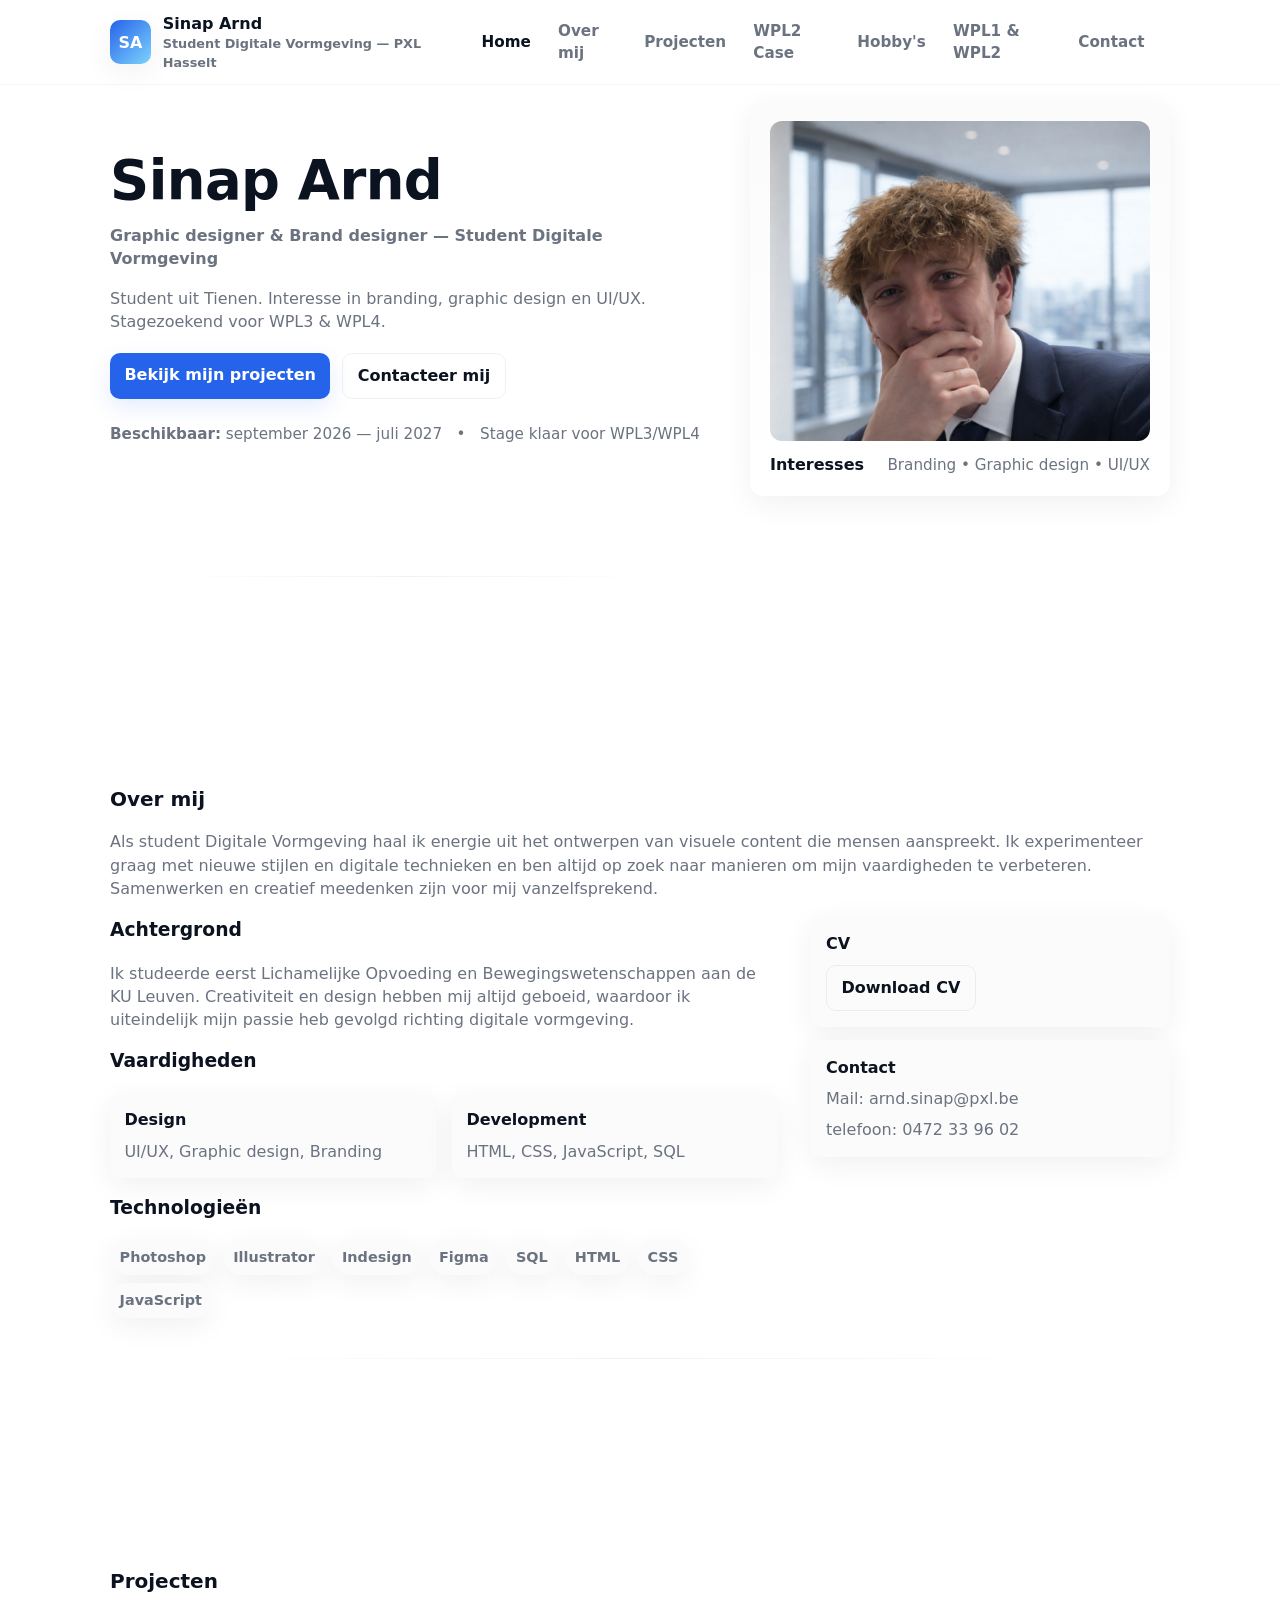
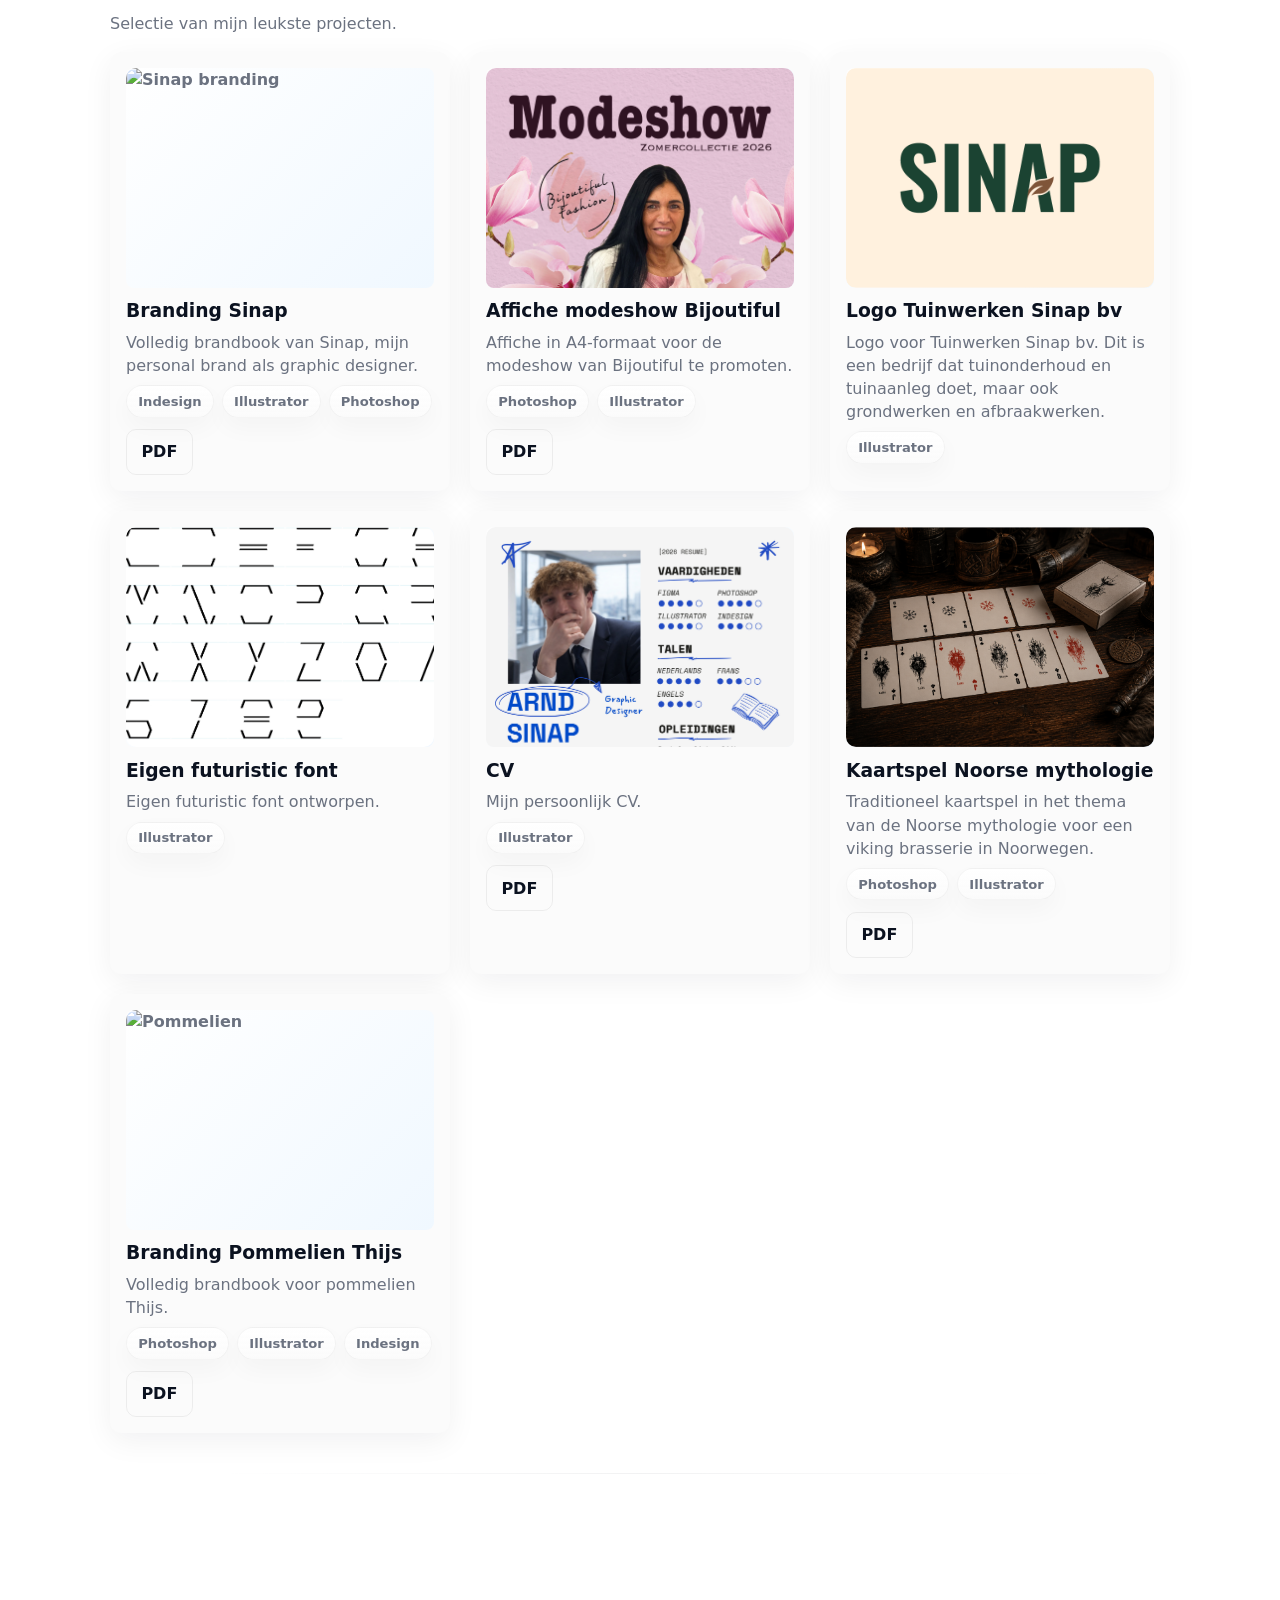
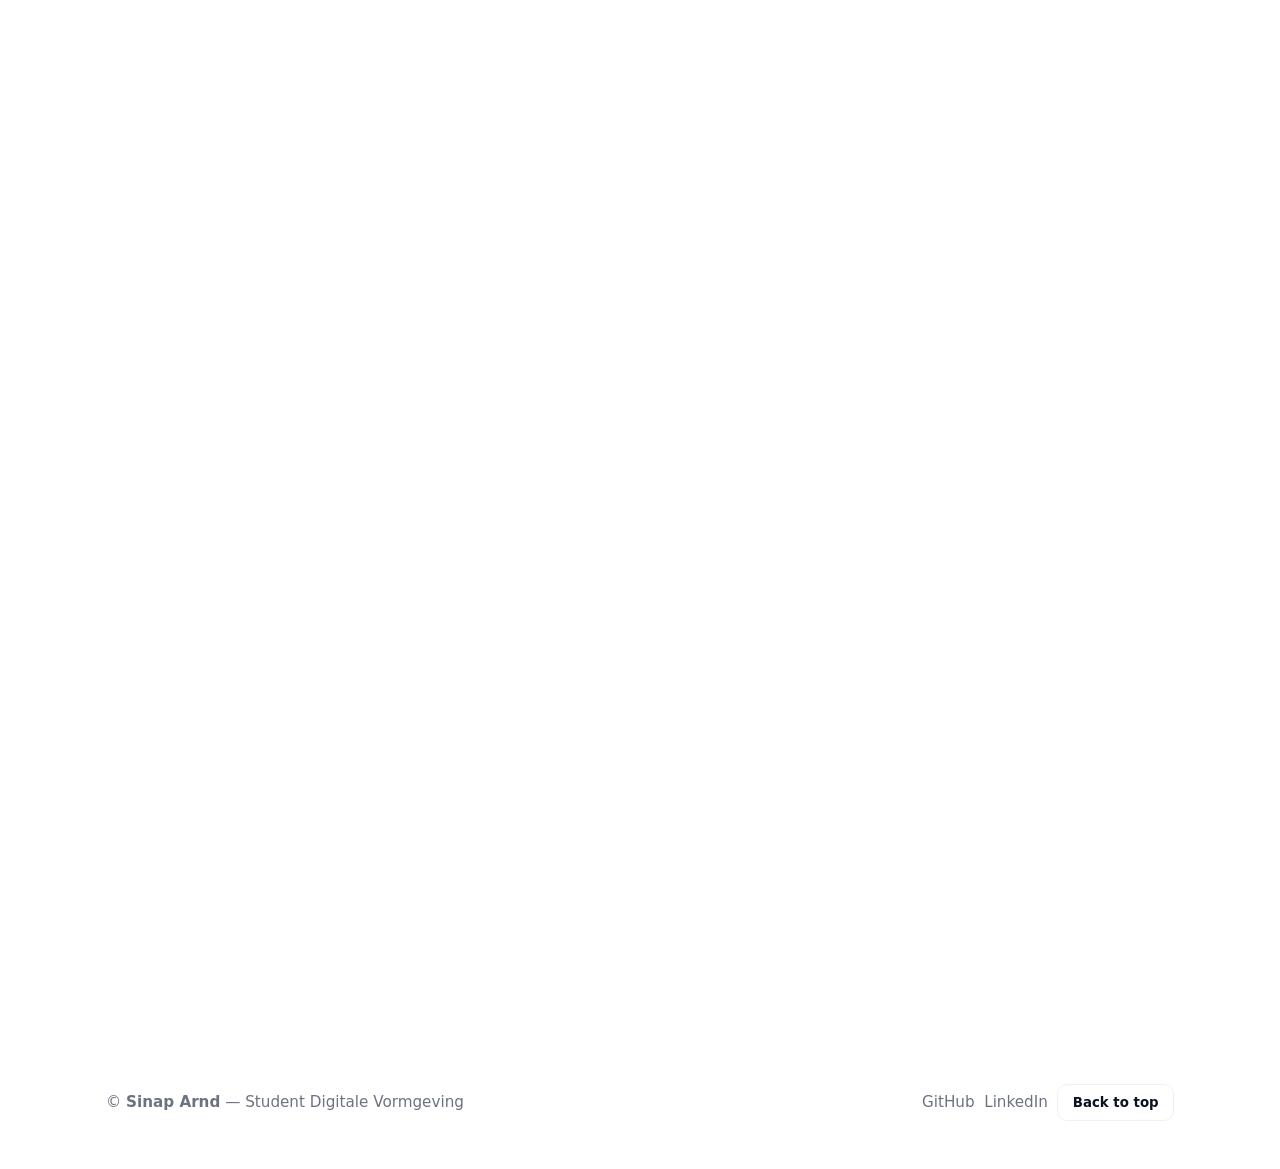
==== Index.html @ 15c5077a "Add files via upload" ====
<!doctype html>
<!-- File: `Index.html` - Volledige portfolio single-page (Nederlands) -->
<html lang="nl">
<head>
  <meta charset="utf-8" />
  <meta name="viewport" content="width=device-width,initial-scale=1" />
  <title>Sinap Arnd — Portfolio</title>
  <meta name="description" content="Portfolio van een student Digitale Vormgeving uit Tienen — PXL Hasselt. WPL2 & WPL3 stageklaar." />
  <!-- Basic SEO, theme colors -->
  <meta name="theme-color" content="#ffffff" />
  <link rel="icon" href="data:image/svg+xml,%3Csvg xmlns='http://www.w3.org/2000/svg' viewBox='0 0 100 100'%3E%3Ctext y='0.9em' font-size='90'%3E%F0%9F%92%BB%3C/text%3E%3C/svg%3E" />
  <!-- External stylesheet -->
  <link rel="stylesheet" href="Index.css">
</head>
<body>
  <a class="skip-link" href="#main">Skip to content</a>
  <!-- Scroll progress -->
  <div id="progress" aria-hidden="true"></div>

  <header role="banner">
    <div class="nav-inner" role="navigation" aria-label="Hoofd navigatie">
      <div class="brand" aria-hidden="false">
        <div class="logo" aria-hidden="true">SA</div>
        <div>
          <div style="font-weight:800">Sinap Arnd</div>
          <div style="font-size:0.8rem; color:var(--muted)">Student Digitale Vormgeving — PXL Hasselt</div>
        </div>
      </div>

      <nav>
        <div class="nav-links" id="navLinks">
          <a href="#hero" data-link>Home</a>
          <a href="#about" data-link>Over mij</a>
          <a href="#projects" data-link>Projecten</a>
          <a href="#wpl2" data-link>WPL2 Case</a>
          <a href="#free" data-link>Hobby's</a>
          <a href="#wpl" data-link>WPL1 &amp; WPL2</a>
          <a href="#contact" data-link>Contact</a>
        </div>
      </nav>

      <div class="controls">
        <!-- Removed theme toggle button to enforce a fully light-only theme -->
        <button id="menuToggle" class="hamburger" aria-expanded="false" aria-controls="mobileMenu" aria-label="Open menu">☰</button>
      </div>
    </div>

    <!-- Mobile menu -->
    <div id="mobileMenu" class="mobile-menu" role="menu" aria-hidden="true">
      <a href="#hero" role="menuitem">Home</a>
      <a href="#about" role="menuitem">Over mij</a>
      <a href="#projects" role="menuitem">Projecten</a>
      <a href="#wpl2" role="menuitem">WPL2 Case</a>
      <a href="#free" role="menuitem">Hobby's</a>
      <a href="#wpl" role="menuitem">WPL1 &amp; WPL2</a>
      <a href="#contact" role="menuitem">Contact</a>
    </div>
  </header>

  <main id="main">
    <section id="hero" class="container hero" aria-labelledby="heroHeading">
       <div>
        <h1 id="heroHeading">Sinap Arnd</h1>
        <p class="tagline">Graphic designer &amp; Brand designer — Student Digitale Vormgeving</p>
        <p class="lead">Student uit Tienen. Interesse in branding, graphic design en UI/UX. <br>Stagezoekend voor WPL3 &amp; WPL4.</p>
        <div class="cta">
          <a class="btn" href="#projects">Bekijk mijn projecten</a>
          <a class="btn secondary" href="#contact">Contacteer mij</a>
        </div>

        <div style="margin-top:1.5rem; color:var(--muted); font-size:0.95rem;">
          <strong>Beschikbaar:</strong> september 2026 — juli 2027 &nbsp; • &nbsp; Stage klaar voor WPL3/WPL4
        </div>
      </div>

      <aside class="hero-card" aria-label="Profiel kaart met foto">
        <div class="profile" role="img" aria-label="Professionele foto placeholder">
            <img src="assets/me.PNG" alt="Profile picture">
        </div>
        <div style="width:100%; display:flex; gap:0.6rem; justify-content:space-between; align-items:center;">
          <div style="font-weight:700">Interesses</div>
          <div style="color:var(--muted); font-size:0.95rem">Branding • Graphic design • UI/UX</div>
        </div>
      </aside>
    </section>

    <section id="about" class="container" aria-labelledby="aboutTitle">
      <h2 id="aboutTitle" class="section-title">Over mij</h2>
      <p class="lead">Als student Digitale Vormgeving haal ik energie uit het ontwerpen van visuele content die mensen aanspreekt. Ik experimenteer graag met nieuwe stijlen en digitale technieken en ben altijd op zoek naar manieren om mijn vaardigheden te verbeteren. Samenwerken en creatief meedenken zijn voor mij vanzelfsprekend.</p>

      <div class="about-grid">
        <div>
          <h3 style="margin-top:0">Achtergrond</h3>
          <p style="color:var(--muted)">Ik studeerde eerst Lichamelijke Opvoeding en Bewegingswetenschappen aan de KU Leuven. Creativiteit en design hebben mij altijd geboeid, waardoor ik uiteindelijk mijn passie heb gevolgd richting digitale vormgeving.</p>

          <h3 style="margin-top:1rem">Vaardigheden</h3>
          <div style="display:flex; gap:1rem; margin-bottom:1rem;">
            <div style="flex:1; background:var(--card); padding:0.9rem; border-radius:10px; box-shadow:var(--shadow);">
              <strong>Design</strong>
              <p style="margin:0.6rem 0 0 0; color:var(--muted)">UI/UX, Graphic design, Branding</p>
            </div>
            <div style="flex:1; background:var(--card); padding:0.9rem; border-radius:10px; box-shadow:var(--shadow);">
              <strong>Development</strong>
              <p style="margin:0.6rem 0 0 0; color:var(--muted)">HTML, CSS, JavaScript, SQL</p>
            </div>
          </div>

          <h3 style="margin-top:1rem">Technologieën</h3>
          <div class="skills" aria-hidden="false">

              <span class="skill">Photoshop</span>
              <span class="skill">Illustrator</span>
              <span class="skill">Indesign</span>
            <span class="skill">Figma</span>
              <span class="skill">SQL</span>
              <span class="skill">HTML</span>
              <span class="skill">CSS</span>
              <span class="skill">JavaScript</span>
          </div>
        </div>

        <aside aria-label="Highlights" style="display:flex; flex-direction:column; gap:0.8rem;">
          <div style="background:var(--card); padding:1rem; border-radius:12px; box-shadow:var(--shadow);">
            <strong>CV</strong>

            <div style="margin-top:0.6rem; display:flex; gap:0.5rem;">
              <a class="btn secondary" href="#" role="button" aria-label="Download CV (placeholder)">Download CV</a>
            </div>
          </div>

          <div style="background:var(--card); padding:1rem; border-radius:12px; box-shadow:var(--shadow);">
            <strong>Contact</strong>
            <p style="margin:0.5rem 0 0 0; color:var(--muted)">Mail: arnd.sinap@pxl.be</p>
              <p style="margin:0.5rem 0 0 0; color:var(--muted)">telefoon: 0472 33 96 02</p>
          </div>
        </aside>
      </div>
    </section>

    <section id="projects" class="container" aria-labelledby="projectsTitle">
      <h2 id="projectsTitle" class="section-title">Projecten</h2>
      <p class="lead">Selectie van mijn leukste projecten.</p>

      <div class="projects-grid" role="list">
        <!-- Project 1 -->
        <article class="project">
          <div class="thumb" aria-hidden="false">
              <img src="/assets/Sinap2.png" alt="Sinap branding">
          </div>
          <h3 id="p1" style="margin:0.6rem 0 0 0">Branding Sinap</h3>
          <p style="color:var(--muted); margin:0.4rem 0 0 0">Volledig brandbook van Sinap, mijn personal brand als graphic designer.</p>
          <div class="tags">
            <span class="tag">Indesign</span><span class="tag">Illustrator</span><span class="tag">Photoshop</span>
          </div>
          <div style="margin-top:0.7rem; display:flex; gap:0.5rem;">
            <a class="btn secondary" href="#" aria-label="Bekijk project 1">PDF</a>

          </div>
        </article>

        <!-- Project 2 -->
        <article class="project">
          <div class="thumb"><img src="/assets/Modeshow.jpg" alt="Affiche modeshow"></div>
          <h3 id="p2" style="margin:0.6rem 0 0 0">Affiche modeshow Bijoutiful</h3>
          <p style="color:var(--muted); margin:0.4rem 0 0 0">Affiche in A4-formaat voor de modeshow van Bijoutiful te promoten.</p>
          <div class="tags"><span class="tag">Photoshop</span><span class="tag">Illustrator</span></div>
          <div style="margin-top:0.7rem; display:flex; gap:0.5rem;">
            <a class="btn secondary" href="#" aria-label="Bekijk project 2">PDF</a>
          </div>
        </article>

        <!-- Project 3 -->
        <article class="project">
          <div class="thumb"><img src="/assets/SinapBV.png" alt="Logo  Tuinwerken Sinap bv"></div>
          <h3 id="p3" style="margin:0.6rem 0 0 0">Logo Tuinwerken Sinap bv</h3>
          <p style="color:var(--muted); margin:0.4rem 0 0 0">Logo voor Tuinwerken Sinap bv. Dit is een bedrijf dat tuinonderhoud en tuinaanleg doet, maar ook grondwerken en afbraakwerken.</p>
          <div class="tags"><span class="tag">Illustrator</span></div>
          <div style="margin-top:0.7rem; display:flex; gap:0.5rem;">
          </div>
        </article>

          <!-- Project 4 -->
          <article class="project">
              <div class="thumb"><img src="/assets/Font.jpg" alt=""></div>
              <h3 id="p4" style="margin:0.6rem 0 0 0">Eigen futuristic font</h3>
              <p style="color:var(--muted); margin:0.4rem 0 0 0">Eigen futuristic font ontworpen.</p>
              <div class="tags"><span class="tag">Illustrator</span></div>
              <div style="margin-top:0.7rem; display:flex; gap:0.5rem;">
              </div>
          </article>

          <!-- Project 5 -->
          <article class="project">
              <div class="thumb"><img src="/assets/CVsinap.jpg" alt="CV"></div>
              <h3 id="p5" style="margin:0.6rem 0 0 0">CV</h3>
              <p style="color:var(--muted); margin:0.4rem 0 0 0">Mijn persoonlijk CV.</p>
              <div class="tags"><span class="tag">Illustrator</span></div>
              <div style="margin-top:0.7rem; display:flex; gap:0.5rem;">
                  <a class="btn secondary" href="#" aria-label="Bekijk project 5">PDF</a>
              </div>
          </article>

          <!-- Project 6 -->
          <article class="project">
              <div class="thumb"><img src="/assets/Kaartspel.png" alt="Kaartspel"></div>
              <h3 id="p6" style="margin:0.6rem 0 0 0">Kaartspel Noorse mythologie</h3>
              <p style="color:var(--muted); margin:0.4rem 0 0 0">Traditioneel kaartspel in het thema van de Noorse mythologie voor een viking brasserie in Noorwegen. </p>
              <div class="tags"><span class="tag">Photoshop</span><span class="tag">Illustrator</span></div>
              <div style="margin-top:0.7rem; display:flex; gap:0.5rem;">
                  <a class="btn secondary" href="#" aria-label="Bekijk project 6">PDF</a>
              </div>
          </article>

          <!-- Project 7 -->
          <article class="project">
              <div class="thumb"><img src="/assets/Pommelien2.png" alt="Pommelien"></div>
              <h3 id="p7" style="margin:0.6rem 0 0 0">Branding Pommelien Thijs</h3>
              <p style="color:var(--muted); margin:0.4rem 0 0 0">Volledig brandbook voor pommelien Thijs.</p>
              <div class="tags"><span class="tag">Photoshop</span><span class="tag">Illustrator</span><span class="tag">Indesign</span></div>
              <div style="margin-top:0.7rem; display:flex; gap:0.5rem;">
                  <a class="btn secondary" href="#" aria-label="Bekijk project 7">PDF</a>
              </div>
          </article>

      </div>
    </section>

    <section id="wpl2" class="container" aria-labelledby="wpl2Title">
      <h2 id="wpl2Title" class="section-title">WPL2 Case</h2>
      <div class="case-grid">
        <div>
          <h3>Beschrijving van de case</h3>
          <p class="lead" style="margin-bottom:0.6rem; color:var(--muted)">Ruimte voor 150-400 woorden — beschrijf hier de uitdaging, context en doelstellingen van de case. Voorbeeldinhoud: Deze case onderzoekt de gebruikersbehoeften voor een lokale dienstverlener en ontwikkelt een digitale oplossing om de toegankelijkheid en conversie te verbeteren. Het project omvat research, wireframes, high-fidelity UI en een werkend prototype.</p>

          <h3 style="margin-top:1rem">Mijn aandeel</h3>
          <p style="color:var(--muted)">Ruimte voor 150-400 woorden — mijn rol: front-end ontwikkeling, interactieontwerp, visual design en projectcoördinatie binnen het team. Ik implementeerde componenten, verzorgde de responsive layout en schreef documentatie voor overdracht.</p>
          <h3 style="margin-top:1rem">Wat ik geleerd heb</h3>
          <ul style="color:var(--muted); margin-top:0.5rem;">
            <li>Technische skills: geavanceerd CSS, component-driven development, versiebeheer met Git.</li>
            <li>Samenwerken: taken opsplitsen, code reviews, pair-programming.</li>
            <li>Communicatie & planning: sprintplanning, user testing, feedback loops.</li>
          </ul>
        </div>

        <aside>
          <h3>Finale deliverables</h3>
          <div class="deliverables" role="list">
            <div class="doc-card" role="listitem">
              <div>
                <strong>Projectrapport (PDF)</strong>
                <div style="color:var(--muted); font-size:0.9rem">Samenvatting en resultaten</div>
              </div>
              <a class="btn" href="#" aria-label="Download PDF (placeholder)">PDF</a>
            </div>

            <div class="doc-card">
              <div>
                <strong>Slides</strong>
                <div style="color:var(--muted); font-size:0.9rem">Presentatie</div>
              </div>
              <a class="btn" href="#" aria-label="Bekijk slides (placeholder)">Slides</a>
            </div>

            <div class="doc-card">
              <div>
                <strong>Documentatie</strong>
                <div style="color:var(--muted); font-size:0.9rem">Code &amp; opdrachten</div>
              </div>
              <a class="btn secondary" href="#" aria-label="Open documentatie (placeholder)">Docs</a>
            </div>

            <div style="margin-top:0.6rem;">
              <a class="btn" href="#" aria-label="Bekijk eindresultaat (placeholder)">Eindresultaat</a>
            </div>
          </div>
        </aside>
      </div>
    </section>

    <section id="free" class="container" aria-labelledby="freeTitle">
      <h2 id="freeTitle" class="section-title">Hobby's</h2>
      <p class="lead">Ik boks regelmatig en ga vaak lopen — beiden helpen mij om mentaal en fysiek scherp te blijven. Boksen geeft me discipline en focus, terwijl hardlopen ruimte biedt om ideeën te verwerken en energie op te laden.</p>

      <div class="free-grid" aria-label="Hobby foto galerij">
        <figure>
          <img class="hobby-photo" src="assets/Boks2.jpg" alt="Boks kamp Boutersem">
          <figcaption class="muted">Boks kamp boutersem</figcaption>
        </figure>
        <figure>
          <img class="hobby-photo" src="assets/Boks1.jpg" alt="Boks kamp Mortsel">
          <figcaption class="muted">Boks kamp Mortsel</figcaption>
        </figure>
        <figure>
          <img class="hobby-photo" src="assets/marathon.PNG" alt="Marathon Leuven 2026">
          <figcaption class="muted">Marathon Leuven</figcaption>
        </figure>
      </div>
    </section>

    <section id="wpl" class="container" aria-labelledby="wplTitle">
      <h2 id="wplTitle" class="section-title">WPL1 &amp; WPL2</h2>
      <p class="lead">Eindreflectie, opdrachten en downloadlinks.</p>

      <div style="display:flex; gap:1rem; flex-wrap:wrap;">
        <div style="flex:1; min-width:220px;">
          <div style="background:var(--card); padding:1rem; border-radius:12px; box-shadow:var(--shadow);">
            <strong>Eindreflectie WPL2</strong>
            <p style="color:var(--muted); margin:0.5rem 0">Reflectie over proces en resultaten.</p>
            <a class="btn" href="#" aria-label="Download eindreflectie WPL2 (placeholder)">Download PDF</a>
          </div>
        </div>
        <div style="flex:1; min-width:220px;">
          <div style="background:var(--card); padding:1rem; border-radius:12px; box-shadow:var(--shadow);">
            <strong>WPL1 opdrachten</strong>
            <p style="color:var(--muted); margin:0.5rem 0">Overzicht en downloads (ZIP/PDF).</p>
            <div style="display:flex; gap:0.5rem;">
              <a class="btn secondary" href="#" aria-label="Download WPL1 ZIP (placeholder)">ZIP</a>
              <a class="btn" href="#" aria-label="Download WPL1 PDF (placeholder)">PDF</a>
            </div>
          </div>
        </div>
      </div>
    </section>

    <section id="contact" class="container" aria-labelledby="contactTitle">
      <h2 id="contactTitle" class="section-title">Contact</h2>


      <div class="contact-grid">
        <div class="contact-left">
          <div class="contact-card">
            <div>

              <div style="color:var(--muted); margin-top:0.4rem">Mail: <a href="mailto:arnd.sinap@pxl.be">arnd.sinap@pxl.be</a></div>
              <div style="color:var(--muted); margin-top:0.35rem">Telefoon: <a href="tel:+32472339602">0472 33 96 02</a></div>

              <div class="contact-actions" style="margin-top:0.8rem; display:flex; gap:0.5rem; flex-wrap:wrap;">
                <a class="btn" href="#" aria-label="LinkedIn">LinkedIn</a>
                <a class="btn" href="#" aria-label="Download CV">CV (PDF)</a>
              </div>
            </div>
          </div>

          <div class="contact-info-cards">
            <div class="mini-card">
              <strong>Locatie</strong>
              <div class="muted">Tienen, België</div>
            </div>
            <div class="mini-card">
              <strong>Beschikbaarheid</strong>
              <div class="muted">Stage: WPL3 &amp; WPL4</div>
            </div>
          </div>
        </div>
      </div>
    </section>
  </main>

  <footer>
    <div style="max-width:var(--max-width); margin:0 auto; padding:1rem;">
      <div style="display:flex; justify-content:space-between; align-items:center; gap:1rem; flex-wrap:wrap;">
        <div>© <strong>Sinap Arnd</strong> — Student Digitale Vormgeving</div>
        <div class="socials" style="display:flex; gap:0.6rem; align-items:center;">
          <a href="#" class="secondary" aria-label="GitHub (placeholder)">GitHub</a>
          <a href="#" class="secondary" aria-label="LinkedIn (placeholder)">LinkedIn</a>
          <button id="backTop" class="btn secondary" aria-label="Back to top">Back to top</button>
        </div>
      </div>
    </div>
  </footer>

  <!-- Back to top floating button -->
  <button id="toTop" aria-label="Terug naar boven" title="Terug naar boven">↑</button>

  <!-- External JS -->
  <script src="Index.js"></script>
</body>
</html>
---- Index.css ----
/* ============================
   Variables & Base (moved from Index.html)
   ============================ */
:root{
  --bg:#ffffff;
  --card:#fbfbfb;
  --muted:#6b7280;
  --text:#0b1220;
  --accent:#2563eb; /* blue accent */
  --glass: rgba(255,255,255,0.6);
  --shadow: 0 8px 30px rgba(11,18,32,0.06);
  --radius:14px;
  --max-width:1100px;
  /* Revert font stacks to system defaults (no external fonts) */
  --font-title: ui-sans-serif, system-ui, -apple-system, 'Segoe UI', Roboto, 'Helvetica Neue', Arial, sans-serif;
  --font-body: ui-sans-serif, system-ui, -apple-system, 'Segoe UI', Roboto, 'Helvetica Neue', Arial, sans-serif;
}
html { box-sizing: border-box; font-family: var(--font-body), sans-serif; scroll-behavior: smooth; }
*,*::before,*::after{ box-sizing: inherit; }
body{
  margin:0;
  /* Use a solid background color (no gradient on scroll) */
  background: var(--bg);
  color:var(--text);
  -webkit-font-smoothing:antialiased;
  -moz-osx-font-smoothing:grayscale;
  line-height:1.45;
  min-height:100vh;
}
a{ color:inherit; text-decoration:none; }
img{ max-width:100%; display:block; height:auto; }
.container{ max-width:var(--max-width); margin:0 auto; padding:6.5rem 1.25rem; }

/* ============================
   Skip link
   ============================ */
.skip-link{
  position: absolute;
  left: -999px;
  top:auto;
  width:1px;
  height:1px;
  overflow:hidden;
}
.skip-link:focus{
  left:1rem;
  top:1rem;
  width:auto;
  height:auto;
  padding:0.5rem 1rem;
  background:var(--card);
  border-radius:8px;
  z-index:9999;
  box-shadow:var(--shadow);
}

/* ============================
   Header / Nav
   ============================ */
header{
  position:sticky;
  top:0;
  z-index:50;
  backdrop-filter: blur(6px);
  /* Use a solid background color based on the CSS variable to avoid background changes while scrolling */
  background: var(--bg);
  border-bottom:1px solid rgba(0,0,0,0.03);
}
.nav-inner{ display:flex; align-items:center; justify-content:space-between; gap:1rem; max-width:var(--max-width); margin:0 auto; padding:0.75rem 1.25rem; }
.brand{ display:flex; align-items:center; gap:0.75rem; font-weight:700; font-size:1rem; }
.brand .logo{
  width:44px;height:44px;border-radius:10px;background:linear-gradient(135deg,var(--accent), #7dd3fc);
  display:grid;place-items:center;color:white;font-weight:700;
  box-shadow:var(--shadow);
}
nav{ display:flex; gap:1rem; align-items:center; }
.nav-links{ display:flex; gap:0.5rem; align-items:center; }
.nav-links a{ padding:0.5rem 0.6rem; border-radius:8px; color:var(--muted); font-weight:600; font-size:0.95rem; }
.nav-links a[aria-current="true"], .nav-links a:hover{ color:var(--text); background:var(--glass); }
.controls{ display:flex; gap:0.5rem; align-items:center; }

/* hamburger (mobile) */
.hamburger{ display:none; width:44px;height:44px;border-radius:10px;background:var(--card); align-items:center; justify-content:center; border:0; box-shadow:var(--shadow); }
.hamburger:focus{ outline:3px solid rgba(37,99,235,0.15); }

/* mobile menu */
.mobile-menu{ display:none; position:absolute; right:1.25rem; top:70px; width:280px; background:var(--card); border-radius:12px; padding:1rem; box-shadow:var(--shadow); }
.mobile-menu a{ display:block; padding:0.6rem 0.5rem; border-radius:8px; color:var(--muted); }
.mobile-menu a:hover{ color:var(--text); background:var(--glass); }

/* ============================
   Hero (restored to previous light, editorial style)
   ============================ */
.hero{
  display:grid;
  grid-template-columns: 1fr 420px;
  gap:2.5rem;
  align-items:center;
  padding-top:1rem;
}
.hero h1{ font-size: clamp(2rem, 4.4vw, 3.4rem); margin:0 0 0.35rem 0; line-height:1.02; letter-spacing:-0.01em; }
.tagline{ color:var(--muted); margin-bottom:1rem; font-weight:600; }
.hero .cta{ display:flex; gap:0.75rem; margin-top:1.25rem; flex-wrap:wrap; }
.btn{
  background:var(--accent);
  color:white;
  padding:0.65rem 0.9rem;
  border-radius:10px;
  box-shadow: 0 8px 22px rgba(37,99,235,0.12);
  border:0; font-weight:700; cursor:pointer;
}
.btn.secondary{ background:transparent; color:var(--text); border:1px solid rgba(0,0,0,0.06); box-shadow:none; }
.hero-card{
  background:linear-gradient(180deg,var(--card),rgba(255,255,255,0.6));
  border-radius:var(--radius);
  padding:1.25rem;
  box-shadow:var(--shadow);
  display:flex; flex-direction:column; gap:0.75rem; align-items:center;
}
.profile{
  width:100%;
  height:320px;
  border-radius:12px;
  overflow:hidden;
  background:linear-gradient(135deg,#eef2ff,#ecfeff);
  display:grid; place-items:center;
  color: var(--muted);
  font-weight:700;
  font-size:0.95rem;
}

/* Headings use the title font for a clear typographic hierarchy */
h1,h2,h3,h4,h5,h6, .section-title { font-weight:700; }

/* Slightly lighter weight for smaller headings */
h2, h3 { font-weight:600; }

/* Ensure brand/logo and buttons use the title font for stronger presence */
.brand, .brand .logo, .btn {
  font-family: var(--font-title), sans-serif;
}

/* Body and paragraph text use the body font (inherit from html) */
body, p, li, a, input, textarea, button { font-family: var(--font-body), sans-serif; }

/* Keep small UI text using the body font */
.muted, .lead, .skill, .tag, .project .tag { font-family: var(--font-body), sans-serif; }

/* Responsive tweaks for hero (restored) */
@media (max-width:980px){
  .hero{ grid-template-columns:1fr; }
  .about-grid{ grid-template-columns:1fr; }
  .case-grid{ grid-template-columns:1fr; }
  .nav-links{ display:none; }
  .hamburger{ display:flex; }
  .mobile-menu{ display:none; }
  .container{ padding-top:5.25rem; }
}
@media (max-width:520px){
  .hero-card .profile{ height:220px; }
  .brand .logo{ width:40px;height:40px; }
}

/* ============================
   Sections
   ============================ */
section{ padding:4rem 0; }
h2.section-title{ font-size:1.25rem; margin:0 0 1rem 0; }
.lead{ color:var(--muted); margin:0 0 1rem 0; }

/* About cards / skills */
.about-grid{ display:grid; grid-template-columns:1fr 360px; gap:2rem; align-items:start; }
.skills{ display:flex; gap:0.5rem; flex-wrap:wrap; }
.skill{ background:var(--card); padding:0.45rem 0.6rem; border-radius:999px; color:var(--muted); font-weight:700; box-shadow:var(--shadow); font-size:0.9rem; }

/* Projects grid */
.projects-grid{ display:grid; grid-template-columns: repeat(3, 1fr); gap:1.25rem; }
/* Ensure responsive behavior: 2 columns for medium screens, 1 for small */
@media (max-width:980px){
  .projects-grid{ grid-template-columns: repeat(2, 1fr); }
}
@media (max-width:520px){
  .projects-grid{ grid-template-columns: 1fr; }
}
.project{
  background:var(--card); border-radius:12px; padding:1rem; box-shadow:var(--shadow); transition:transform .28s ease, box-shadow .28s;
}
.project:hover{ transform:translateY(-6px); box-shadow: 0 18px 40px rgba(2,6,23,0.08); }
.project .thumb{ /* reduced height for balanced visual presence */
  height:220px; border-radius:8px; overflow:hidden; background:linear-gradient(135deg,#fff,#f0f8ff); display:grid; place-items:center; color:var(--muted); font-weight:700; }
/* Ensure project images have a subtle corner radius */
.project .thumb img,
.project .thumb picture img,
.project .thumb video{
  width:100%;
  height:100%;
  object-fit:cover;
  display:block;
  border-radius:10px; /* light corner radius */
}
/* Responsive tweaks for project thumbs */
@media (max-width:980px){
  .project .thumb{ height:200px; }
}
@media (max-width:520px){
  .project .thumb{ height:160px; }
}

/* WPL2 Case */
.case-grid{ display:grid; grid-template-columns: 1fr 320px; gap:1.5rem; align-items:start; }
.deliverables{ display:flex; flex-direction:column; gap:0.6rem; }
.doc-card{ padding:0.8rem; background:var(--card); border-radius:10px; display:flex; justify-content:space-between; gap:0.75rem; align-items:center; box-shadow:var(--shadow); }

/* Free Section */
.free-grid{ display:grid; grid-template-columns: repeat(auto-fit,minmax(180px,1fr)); gap:1rem; }

/* Free section / hobby gallery tweaks */
.free-grid{ display:grid; grid-template-columns: repeat(3, 1fr); gap:1rem; align-items:start; }
.free-grid figure{ margin:0; display:flex; flex-direction:column; gap:0.5rem; overflow:hidden; border-radius:12px; }
.hobby-photo{ width:100%; height:520px; object-fit:cover; border-radius:12px; box-shadow:var(--shadow); border:1px solid rgba(0,0,0,0.04); display:block; }
.free-grid figcaption{ color:var(--muted); font-size:0.9rem; margin-top:0.45rem; }

@media (max-width:980px){
  .free-grid{ grid-template-columns: repeat(2, 1fr); }
  .hobby-photo{ height:460px; }
}
@media (max-width:520px){
  .free-grid{ grid-template-columns: 1fr; }
  .hobby-photo{ height:440px; }
}

/* Contact card */
.contact-card{ display:flex; gap:1rem; background:linear-gradient(180deg,var(--card), rgba(255,255,255,0.6)); padding:1rem; border-radius:12px; box-shadow:var(--shadow); align-items:center; justify-content:space-between; }
.socials{ display:flex; gap:0.6rem; }

/* Contact section layout and form */
.contact-grid{ display:grid; grid-template-columns: 1fr 520px; gap:1.5rem; align-items:start; }
.contact-left{ display:flex; flex-direction:column; gap:0.9rem; }
.contact-left .contact-card{ padding:1rem; border-radius:12px; background:linear-gradient(180deg,var(--card), rgba(255,255,255,0.9)); box-shadow:var(--shadow); }
.contact-actions .btn{ padding:0.5rem 0.8rem; font-weight:700; }
.contact-info-cards{ display:flex; gap:0.75rem; margin-top:0.85rem; }
.contact-info-cards .mini-card{ flex:1; padding:0.8rem; border-radius:10px; background:var(--card); box-shadow:var(--shadow); }

.contact-right .contact-form{ background:transparent; padding:0; }
.form-row{ display:flex; flex-direction:column; margin-bottom:0.75rem; }
.form-row label{ margin-bottom:0.35rem; font-weight:700; }
.form-row input, .form-row textarea{ width:100%; padding:0.7rem 0.8rem; border-radius:10px; border:1px solid rgba(11,18,32,0.06); background:white; font-size:0.95rem; }
.form-row input:focus, .form-row textarea:focus{ outline:3px solid rgba(37,99,235,0.08); }
.contact-form .btn{ padding:0.65rem 0.9rem; }

#formStatus{ font-size:0.95rem; }

@media (max-width:980px){
  .contact-grid{ grid-template-columns:1fr; }
  .contact-right{ order:-1; }
}

/* Footer */
footer{ padding:2rem 0; text-align:center; color:var(--muted); font-size:0.95rem; }

/* Scroll progress bar */
#progress{ position:fixed; top:0; left:0; height:3px; background:var(--accent); width:0; z-index:1000; transition:width .12s linear; }

/* Back to top */
#toTop{ position:fixed; right:1rem; bottom:1.1rem; display:grid; place-items:center; width:48px;height:48px;border-radius:12px; background:var(--card); box-shadow:var(--shadow); border:0; opacity:0; transform:translateY(8px); transition:all .2s; }
/* Use data-visible attribute (set by JS) to toggle visibility - avoids unused-class linter warnings */
#toTop[data-visible="true"]{ opacity:1; transform:translateY(0); }

/* Subtle section separators: visual cue between chapters (not intrusive) */
section:not(:last-of-type){ position:relative; }
section:not(:last-of-type)::after{
  content: '';
  display:block;
  width: min(80%, 900px);
  height:1px;
  margin:2.5rem auto 0;
  border-radius:1px;
  background: linear-gradient(90deg, rgba(11,18,32,0) 0%, rgba(11,18,32,0.06) 50%, rgba(11,18,32,0) 100%);
  pointer-events:none;
  opacity:0.95;
}
@media (max-width:520px){
  section:not(:last-of-type)::after{ width:90%; margin-top:1.75rem; }
}

/* Responsive */
@media (max-width:980px){
  .hero{ grid-template-columns:1fr; }
  .about-grid{ grid-template-columns:1fr; }
  .case-grid{ grid-template-columns:1fr; }
  .nav-links{ display:none; }
  .hamburger{ display:flex; }
  .mobile-menu{ display:none; }
  .container{ padding-top:5.25rem; }
}
@media (max-width:520px){
  .hero-card .profile{ height:220px; }
  .brand .logo{ width:40px;height:40px; }
}

/* Accessibility - focus states */
a:focus, button:focus, input:focus{ outline:3px solid rgba(37,99,235,0.12); outline-offset:2px; border-radius:8px; }
.tags{ display:flex; gap:0.5rem; margin-top:0.5rem; flex-wrap:wrap; align-items:center; }
.tag{
  display:inline-block;
  font-size:0.82rem;
  color:var(--muted);
  background:var(--card);
  padding:0.32rem 0.6rem;
  border-radius:999px;
  border:0;
  box-shadow: 0 8px 20px rgba(11,18,32,0.04);
  font-weight:700;
}
.tag:hover{ transform:translateY(-3px); transition:transform .18s ease; }

/* Ensure project tags are always styled as visible pills */
.project .tags{ display:flex; gap:0.5rem; margin-top:0.5rem; flex-wrap:wrap; align-items:center; }
.project .tag{
  display:inline-block;
  font-size:0.82rem;
  color:var(--muted);
  background: linear-gradient(180deg, rgba(255,255,255,0.9), var(--card));
  padding:0.36rem 0.7rem;
  border-radius:999px;
  border:1px solid rgba(0,0,0,0.04);
  box-shadow: 0 10px 24px rgba(11,18,32,0.03);
  font-weight:700;
}
.project .tag:hover{ transform:translateY(-3px); transition:transform .18s ease; }
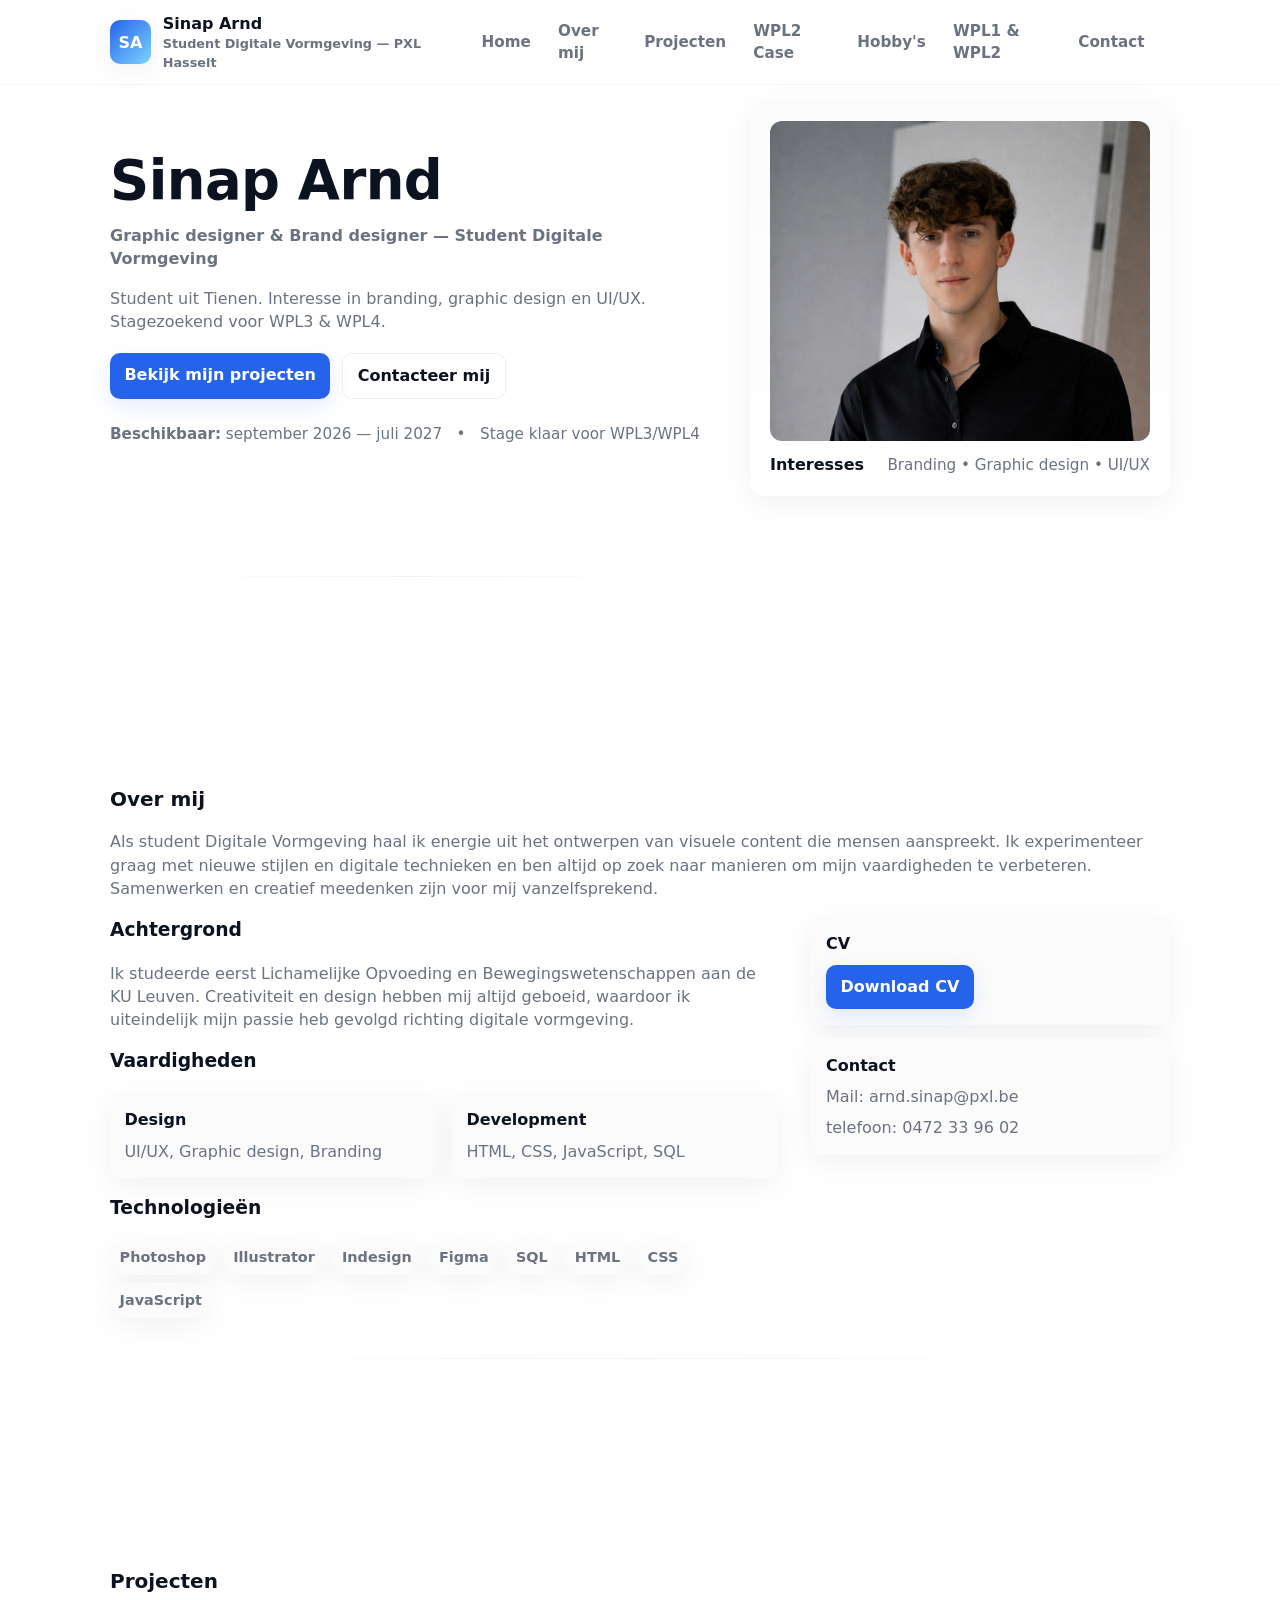
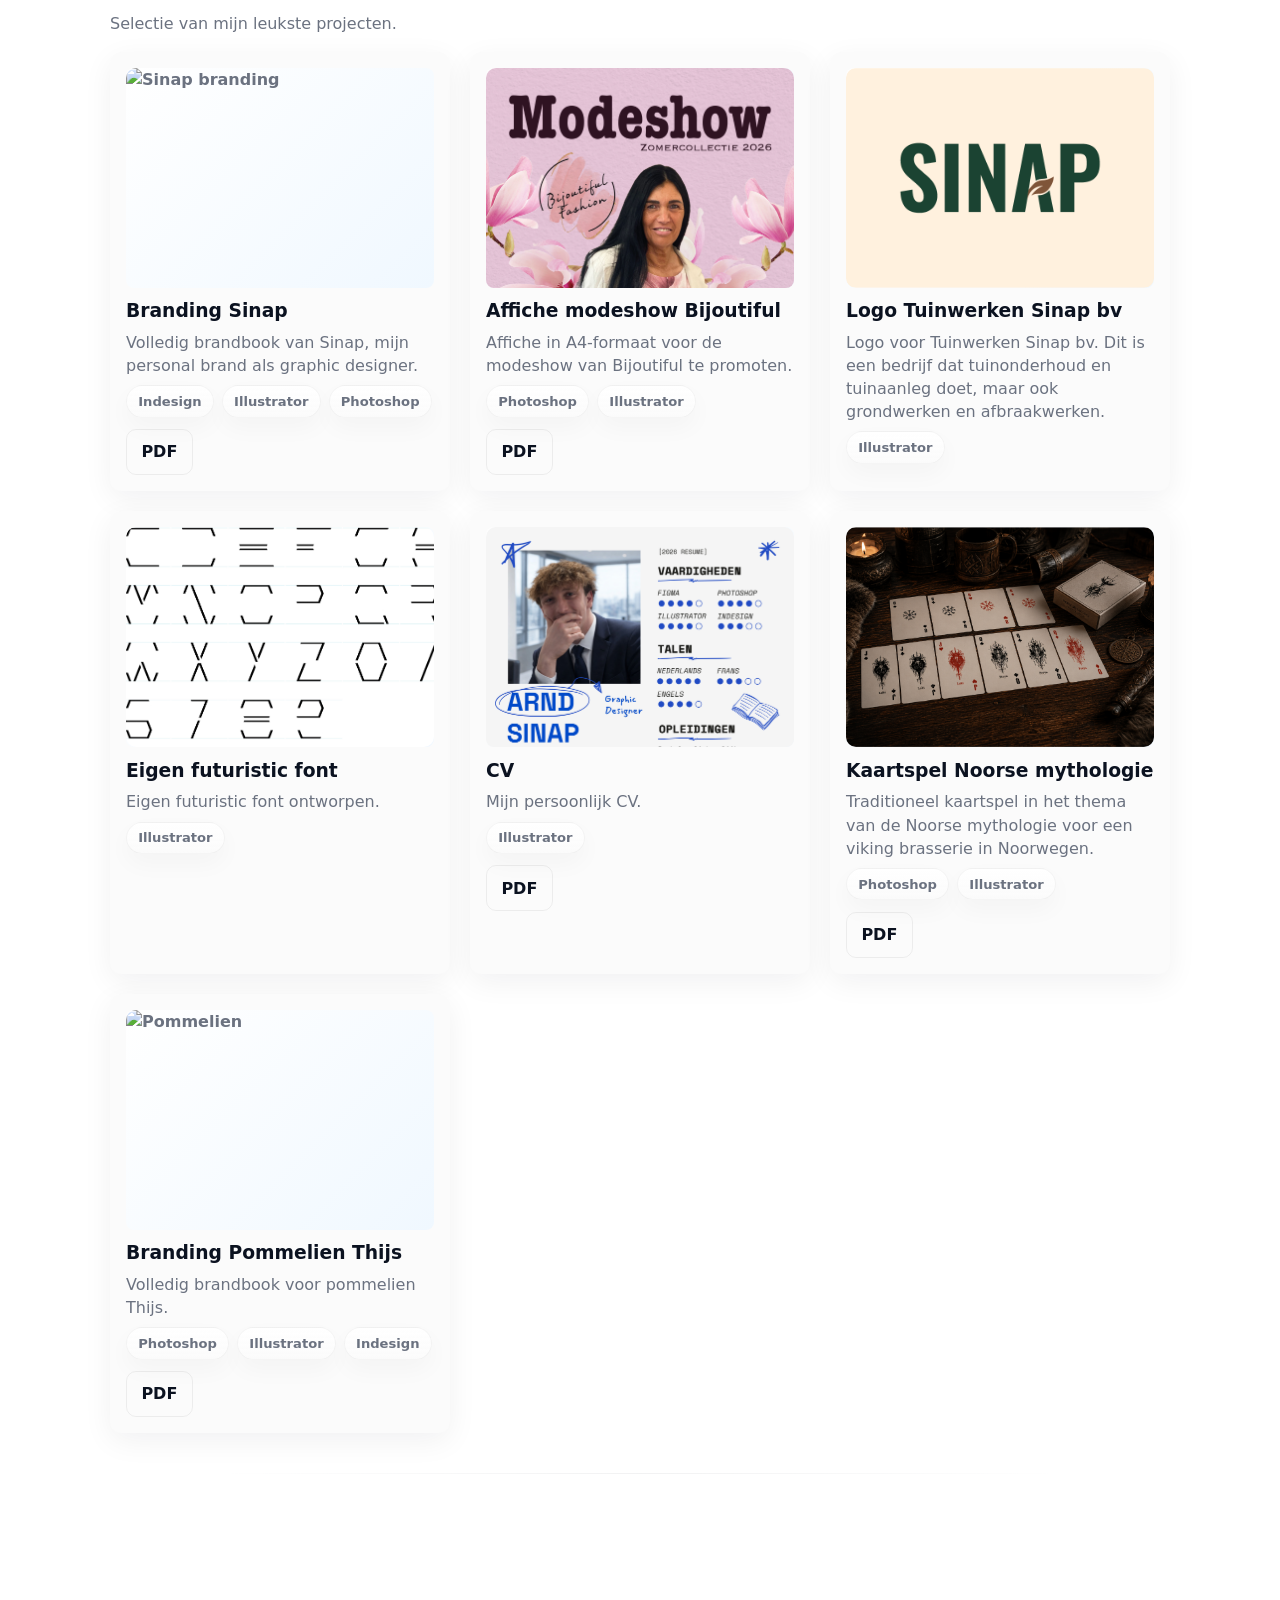
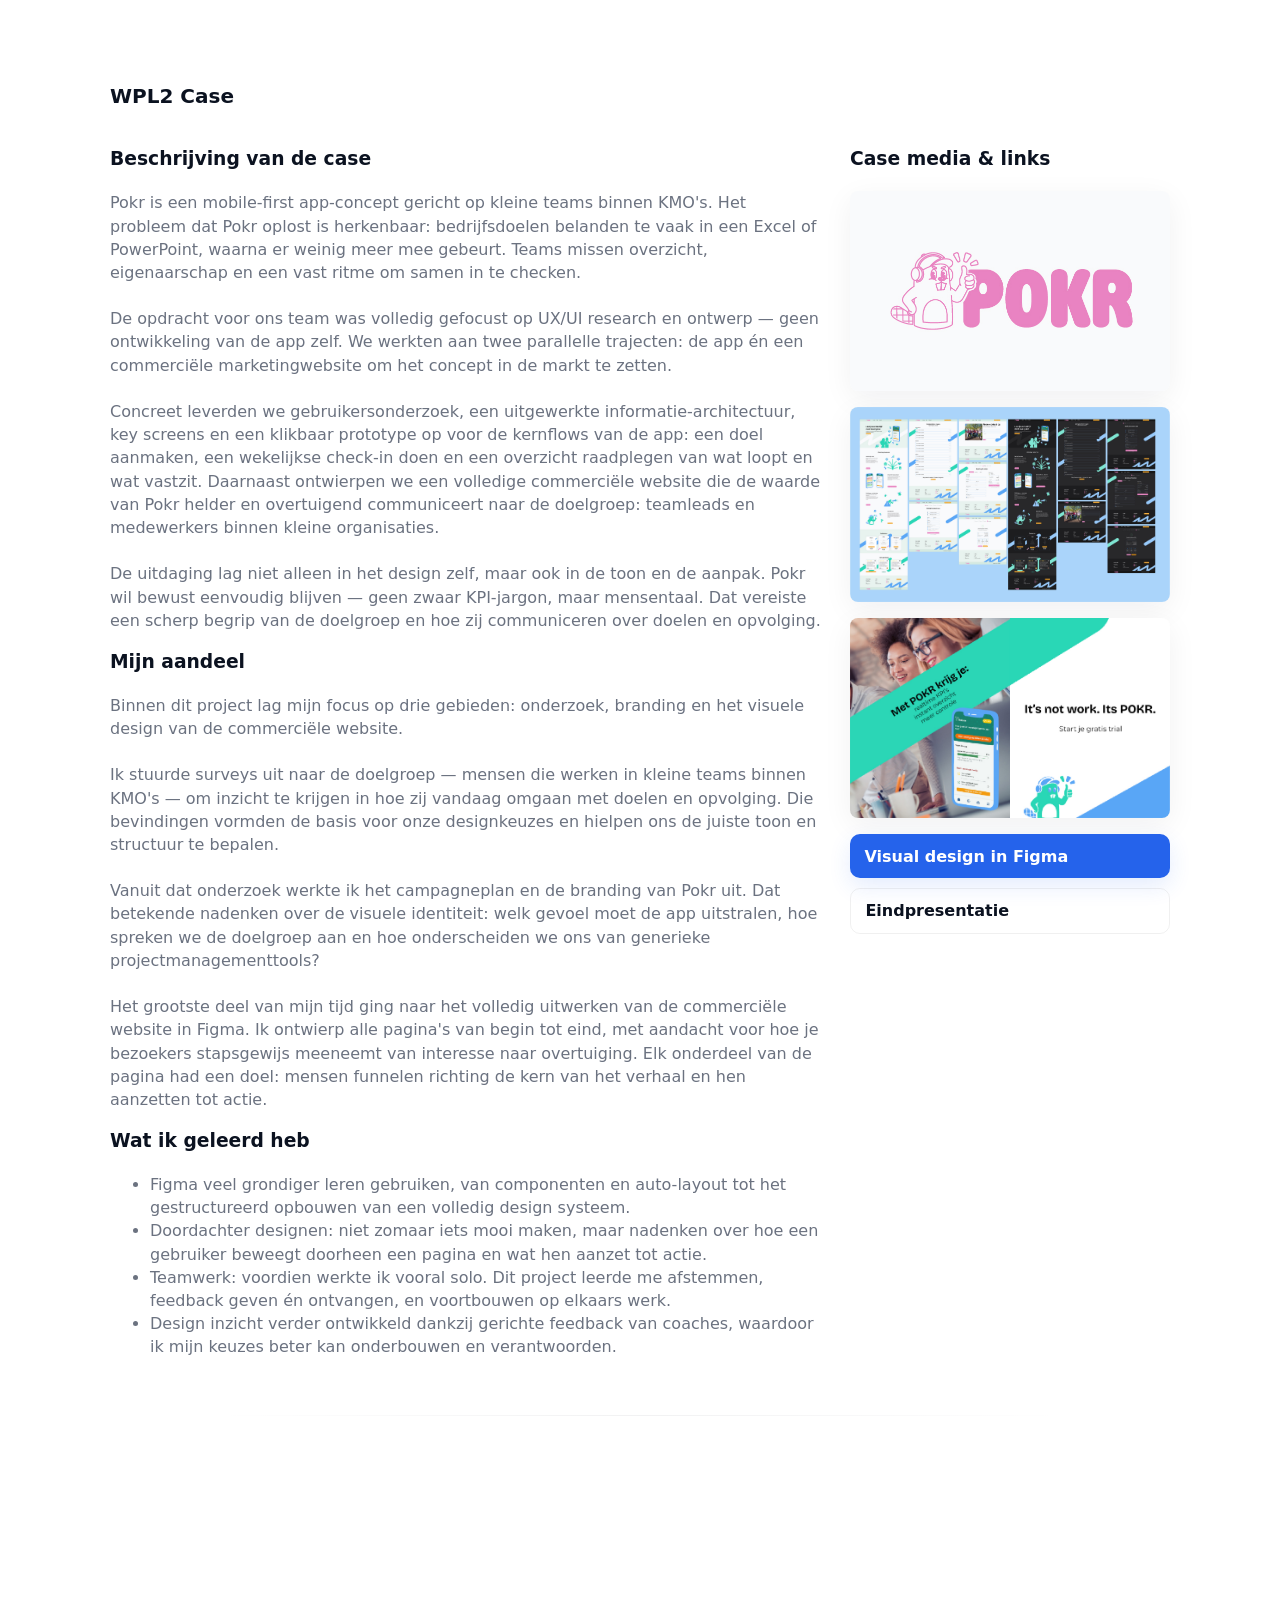
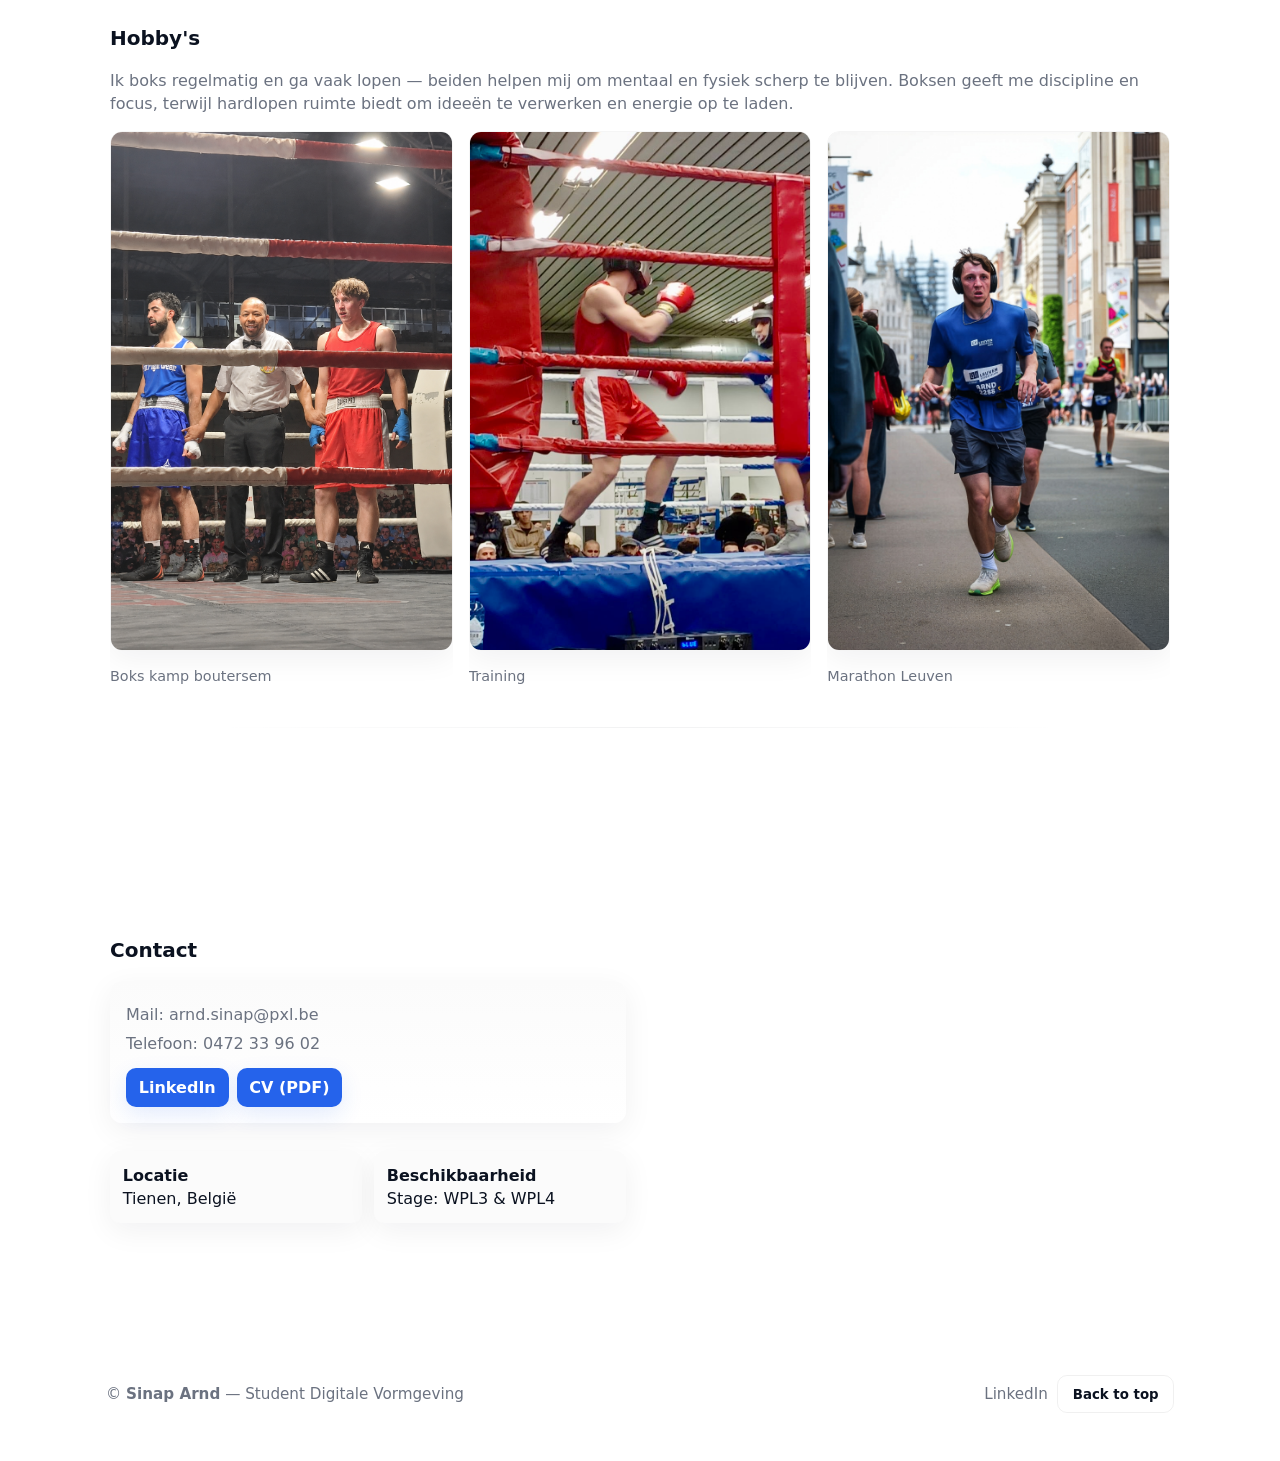
==== commit 42681a88: "Add files via upload" ====
--- a/Index.html
+++ b/Index.html
@@ -34,7 +34,7 @@
           <a href="#projects" data-link>Projecten</a>
           <a href="#wpl2" data-link>WPL2 Case</a>
           <a href="#free" data-link>Hobby's</a>
-          <a href="#wpl" data-link>WPL1 &amp; WPL2</a>
+          <a href="WPL1%20%26%20WPL2.html" data-link>WPL1 &amp; WPL2</a>
           <a href="#contact" data-link>Contact</a>
         </div>
       </nav>
@@ -52,7 +52,7 @@
       <a href="#projects" role="menuitem">Projecten</a>
       <a href="#wpl2" role="menuitem">WPL2 Case</a>
       <a href="#free" role="menuitem">Hobby's</a>
-      <a href="#wpl" role="menuitem">WPL1 &amp; WPL2</a>
+      <a href="WPL1%20%26%20WPL2.html" role="menuitem">WPL1 &amp; WPL2</a>
       <a href="#contact" role="menuitem">Contact</a>
     </div>
   </header>
@@ -75,7 +75,7 @@
 
       <aside class="hero-card" aria-label="Profiel kaart met foto">
         <div class="profile" role="img" aria-label="Professionele foto placeholder">
-            <img src="assets/me.PNG" alt="Profile picture">
+            <img src="assets/me2.png" alt="Profile picture">
         </div>
         <div style="width:100%; display:flex; gap:0.6rem; justify-content:space-between; align-items:center;">
           <div style="font-weight:700">Interesses</div>
@@ -90,6 +90,7 @@
 
       <div class="about-grid">
         <div>
+
           <h3 style="margin-top:0">Achtergrond</h3>
           <p style="color:var(--muted)">Ik studeerde eerst Lichamelijke Opvoeding en Bewegingswetenschappen aan de KU Leuven. Creativiteit en design hebben mij altijd geboeid, waardoor ik uiteindelijk mijn passie heb gevolgd richting digitale vormgeving.</p>
 
@@ -124,7 +125,7 @@
             <strong>CV</strong>
 
             <div style="margin-top:0.6rem; display:flex; gap:0.5rem;">
-              <a class="btn secondary" href="#" role="button" aria-label="Download CV (placeholder)">Download CV</a>
+              <a class="btn primary" href="downloads/CV_Sinap_Arnd.pdf" role="button" target="_blank" rel="noopener noreferrer" aria-label="Download CV">Download CV</a>
             </div>
           </div>
 
@@ -153,7 +154,7 @@
             <span class="tag">Indesign</span><span class="tag">Illustrator</span><span class="tag">Photoshop</span>
           </div>
           <div style="margin-top:0.7rem; display:flex; gap:0.5rem;">
-            <a class="btn secondary" href="#" aria-label="Bekijk project 1">PDF</a>
+            <a class="btn secondary" href="downloads/Brandbook_Sinap.pdf" target="_blank" rel="noopener noreferrer" aria-label="Download Brandbook Sinap">PDF</a>
 
           </div>
         </article>
@@ -165,7 +166,7 @@
           <p style="color:var(--muted); margin:0.4rem 0 0 0">Affiche in A4-formaat voor de modeshow van Bijoutiful te promoten.</p>
           <div class="tags"><span class="tag">Photoshop</span><span class="tag">Illustrator</span></div>
           <div style="margin-top:0.7rem; display:flex; gap:0.5rem;">
-            <a class="btn secondary" href="#" aria-label="Bekijk project 2">PDF</a>
+            <a class="btn secondary" href="downloads/modeshow_bijoutiful.pdf" target="_blank" rel="noopener noreferrer" aria-label="Download affiche modeshow Bijoutiful">PDF</a>
           </div>
         </article>
 
@@ -196,7 +197,7 @@
               <p style="color:var(--muted); margin:0.4rem 0 0 0">Mijn persoonlijk CV.</p>
               <div class="tags"><span class="tag">Illustrator</span></div>
               <div style="margin-top:0.7rem; display:flex; gap:0.5rem;">
-                  <a class="btn secondary" href="#" aria-label="Bekijk project 5">PDF</a>
+                  <a class="btn secondary" href="downloads/CV_Sinap_Arnd.pdf" target="_blank" rel="noopener noreferrer" aria-label="Download CV">PDF</a>
               </div>
           </article>
 
@@ -207,7 +208,7 @@
               <p style="color:var(--muted); margin:0.4rem 0 0 0">Traditioneel kaartspel in het thema van de Noorse mythologie voor een viking brasserie in Noorwegen. </p>
               <div class="tags"><span class="tag">Photoshop</span><span class="tag">Illustrator</span></div>
               <div style="margin-top:0.7rem; display:flex; gap:0.5rem;">
-                  <a class="btn secondary" href="#" aria-label="Bekijk project 6">PDF</a>
+                  <a class="btn secondary" href="download2/kaartspel_Noorse_mythologie.pdf" target="_blank" rel="noopener noreferrer" aria-label="Download kaartspel Noorse mythologie">PDF</a>
               </div>
           </article>
 
@@ -218,7 +219,7 @@
               <p style="color:var(--muted); margin:0.4rem 0 0 0">Volledig brandbook voor pommelien Thijs.</p>
               <div class="tags"><span class="tag">Photoshop</span><span class="tag">Illustrator</span><span class="tag">Indesign</span></div>
               <div style="margin-top:0.7rem; display:flex; gap:0.5rem;">
-                  <a class="btn secondary" href="#" aria-label="Bekijk project 7">PDF</a>
+                  <a class="btn secondary" href="downloads/brandbook_Pommelien.pdf" target="_blank" rel="noopener noreferrer" aria-label="Download brandbook Pommelien Thijs">PDF</a>
               </div>
           </article>
 
@@ -230,48 +231,54 @@
       <div class="case-grid">
         <div>
           <h3>Beschrijving van de case</h3>
-          <p class="lead" style="margin-bottom:0.6rem; color:var(--muted)">Ruimte voor 150-400 woorden — beschrijf hier de uitdaging, context en doelstellingen van de case. Voorbeeldinhoud: Deze case onderzoekt de gebruikersbehoeften voor een lokale dienstverlener en ontwikkelt een digitale oplossing om de toegankelijkheid en conversie te verbeteren. Het project omvat research, wireframes, high-fidelity UI en een werkend prototype.</p>
+          <p class="lead" style="margin-bottom:0.6rem; color:var(--muted)">Pokr is een mobile-first app-concept gericht op kleine teams binnen KMO's. Het probleem dat Pokr oplost is herkenbaar: bedrijfsdoelen belanden te vaak in een Excel of PowerPoint, waarna er weinig meer mee gebeurt. Teams missen overzicht, eigenaarschap en een vast ritme om samen in te checken.
+              <br> <br>
+              De opdracht voor ons team was volledig gefocust op UX/UI research en ontwerp — geen ontwikkeling van de app zelf. We werkten aan twee parallelle trajecten: de app én een commerciële marketingwebsite om het concept in de markt te zetten.
+              <br> <br>
+              Concreet leverden we gebruikersonderzoek, een uitgewerkte informatie-architectuur, key screens en een klikbaar prototype op voor de kernflows van de app: een doel aanmaken, een wekelijkse check-in doen en een overzicht raadplegen van wat loopt en wat vastzit. Daarnaast ontwierpen we een volledige commerciële website die de waarde van Pokr helder en overtuigend communiceert naar de doelgroep: teamleads en medewerkers binnen kleine organisaties.
+              <br> <br>
+              De uitdaging lag niet alleen in het design zelf, maar ook in de toon en de aanpak. Pokr wil bewust eenvoudig blijven — geen zwaar KPI-jargon, maar mensentaal. Dat vereiste een scherp begrip van de doelgroep en hoe zij communiceren over doelen en opvolging.</p>
 
           <h3 style="margin-top:1rem">Mijn aandeel</h3>
-          <p style="color:var(--muted)">Ruimte voor 150-400 woorden — mijn rol: front-end ontwikkeling, interactieontwerp, visual design en projectcoördinatie binnen het team. Ik implementeerde componenten, verzorgde de responsive layout en schreef documentatie voor overdracht.</p>
+          <p style="color:var(--muted)">Binnen dit project lag mijn focus op drie gebieden: onderzoek, branding en het visuele design van de commerciële website.
+              <br> <br>
+              Ik stuurde surveys uit naar de doelgroep — mensen die werken in kleine teams binnen KMO's — om inzicht te krijgen in hoe zij vandaag omgaan met doelen en opvolging. Die bevindingen vormden de basis voor onze designkeuzes en hielpen ons de juiste toon en structuur te bepalen.
+              <br> <br>
+              Vanuit dat onderzoek werkte ik het campagneplan en de branding van Pokr uit. Dat betekende nadenken over de visuele identiteit: welk gevoel moet de app uitstralen, hoe spreken we de doelgroep aan en hoe onderscheiden we ons van generieke projectmanagementtools?
+              <br> <br>
+              Het grootste deel van mijn tijd ging naar het volledig uitwerken van de commerciële website in Figma. Ik ontwierp alle pagina's van begin tot eind, met aandacht voor hoe je bezoekers stapsgewijs meeneemt van interesse naar overtuiging. Elk onderdeel van de pagina had een doel: mensen funnelen richting de kern van het verhaal en hen aanzetten tot actie.</p>
           <h3 style="margin-top:1rem">Wat ik geleerd heb</h3>
           <ul style="color:var(--muted); margin-top:0.5rem;">
-            <li>Technische skills: geavanceerd CSS, component-driven development, versiebeheer met Git.</li>
-            <li>Samenwerken: taken opsplitsen, code reviews, pair-programming.</li>
-            <li>Communicatie & planning: sprintplanning, user testing, feedback loops.</li>
+
+            <li>Figma veel grondiger leren gebruiken, van componenten en auto-layout tot het gestructureerd opbouwen van een volledig design systeem.</li>
+            <li>Doordachter designen: niet zomaar iets mooi maken, maar nadenken over hoe een gebruiker beweegt doorheen een pagina en wat hen aanzet tot actie.</li>
+            <li>Teamwerk: voordien werkte ik vooral solo. Dit project leerde me afstemmen, feedback geven én ontvangen, en voortbouwen op elkaars werk.</li>
+            <li>Design inzicht verder ontwikkeld dankzij gerichte feedback van coaches, waardoor ik mijn keuzes beter kan onderbouwen en verantwoorden.</li>
           </ul>
         </div>
 
         <aside>
-          <h3>Finale deliverables</h3>
-          <div class="deliverables" role="list">
-            <div class="doc-card" role="listitem">
-              <div>
-                <strong>Projectrapport (PDF)</strong>
-                <div style="color:var(--muted); font-size:0.9rem">Samenvatting en resultaten</div>
-              </div>
-              <a class="btn" href="#" aria-label="Download PDF (placeholder)">PDF</a>
-            </div>
-
-            <div class="doc-card">
-              <div>
-                <strong>Slides</strong>
-                <div style="color:var(--muted); font-size:0.9rem">Presentatie</div>
-              </div>
-              <a class="btn" href="#" aria-label="Bekijk slides (placeholder)">Slides</a>
-            </div>
-
-            <div class="doc-card">
-              <div>
-                <strong>Documentatie</strong>
-                <div style="color:var(--muted); font-size:0.9rem">Code &amp; opdrachten</div>
-              </div>
-              <a class="btn secondary" href="#" aria-label="Open documentatie (placeholder)">Docs</a>
-            </div>
-
-            <div style="margin-top:0.6rem;">
-              <a class="btn" href="#" aria-label="Bekijk eindresultaat (placeholder)">Eindresultaat</a>
-            </div>
+          <h3>Case media &amp; links</h3>
+
+          <!-- Case photo: replace the `src` with your WPL2 image inside `assets/` -->
+          <figure class="case-photo" style="margin:0 0 1rem 0;">
+            <img src="assets/POKR3.jpg" alt="WPL2 case beeld" style="width:100%; border-radius:8px; box-shadow:var(--shadow);">
+          </figure>
+
+            <figure class="case-photo" style="margin:0 0 1rem 0;">
+            <img src="assets/POKR2.jpg" alt="WPL2 case beeld" style="width:100%; border-radius:8px; box-shadow:var(--shadow);">
+          </figure>
+
+            <figure class="case-photo" style="margin:0 0 1rem 0;">
+            <img src="assets/POKR4.jpg" alt="WPL2 case beeld" style="width:100%; border-radius:8px; box-shadow:var(--shadow);">
+          </figure>
+
+          <div style="display:flex; flex-direction:column; gap:0.6rem;">
+            <!-- Visual design Figma -->
+            <a class="btn" href="https://www.figma.com/design/r89VdJLnKsn6oNMBHhCTRI/Pokr?node-id=1104-4111&t=zCTfnrEPbS6AyiNB-1" target="_blank" rel="noopener noreferrer" aria-label="Open Figma visual design">Visual design in Figma</a>
+
+            <!-- Eindpresentatie (Figma deck) -->
+            <a class="btn secondary" href="https://www.figma.com/deck/RO5c1Kqaucs8JlU7NDIeO6" target="_blank" rel="noopener noreferrer" aria-label="Open Figma eindpresentatie">Eindpresentatie</a>
           </div>
         </aside>
       </div>
@@ -283,12 +290,12 @@
 
       <div class="free-grid" aria-label="Hobby foto galerij">
         <figure>
-          <img class="hobby-photo" src="assets/Boks2.jpg" alt="Boks kamp Boutersem">
+          <img class="hobby-photo" src="assets/Boks3.png" alt="Boks kamp Boutersem">
           <figcaption class="muted">Boks kamp boutersem</figcaption>
         </figure>
         <figure>
-          <img class="hobby-photo" src="assets/Boks1.jpg" alt="Boks kamp Mortsel">
-          <figcaption class="muted">Boks kamp Mortsel</figcaption>
+          <img class="hobby-photo" src="assets/Boks1.jpg" alt="Mortsel">
+          <figcaption class="muted">Training</figcaption>
         </figure>
         <figure>
           <img class="hobby-photo" src="assets/marathon.PNG" alt="Marathon Leuven 2026">
@@ -297,31 +304,6 @@
       </div>
     </section>
 
-    <section id="wpl" class="container" aria-labelledby="wplTitle">
-      <h2 id="wplTitle" class="section-title">WPL1 &amp; WPL2</h2>
-      <p class="lead">Eindreflectie, opdrachten en downloadlinks.</p>
-
-      <div style="display:flex; gap:1rem; flex-wrap:wrap;">
-        <div style="flex:1; min-width:220px;">
-          <div style="background:var(--card); padding:1rem; border-radius:12px; box-shadow:var(--shadow);">
-            <strong>Eindreflectie WPL2</strong>
-            <p style="color:var(--muted); margin:0.5rem 0">Reflectie over proces en resultaten.</p>
-            <a class="btn" href="#" aria-label="Download eindreflectie WPL2 (placeholder)">Download PDF</a>
-          </div>
-        </div>
-        <div style="flex:1; min-width:220px;">
-          <div style="background:var(--card); padding:1rem; border-radius:12px; box-shadow:var(--shadow);">
-            <strong>WPL1 opdrachten</strong>
-            <p style="color:var(--muted); margin:0.5rem 0">Overzicht en downloads (ZIP/PDF).</p>
-            <div style="display:flex; gap:0.5rem;">
-              <a class="btn secondary" href="#" aria-label="Download WPL1 ZIP (placeholder)">ZIP</a>
-              <a class="btn" href="#" aria-label="Download WPL1 PDF (placeholder)">PDF</a>
-            </div>
-          </div>
-        </div>
-      </div>
-    </section>
-
     <section id="contact" class="container" aria-labelledby="contactTitle">
       <h2 id="contactTitle" class="section-title">Contact</h2>
 
@@ -335,8 +317,8 @@
               <div style="color:var(--muted); margin-top:0.35rem">Telefoon: <a href="tel:+32472339602">0472 33 96 02</a></div>
 
               <div class="contact-actions" style="margin-top:0.8rem; display:flex; gap:0.5rem; flex-wrap:wrap;">
-                <a class="btn" href="#" aria-label="LinkedIn">LinkedIn</a>
-                <a class="btn" href="#" aria-label="Download CV">CV (PDF)</a>
+                <a class="btn" href="https://www.linkedin.com/in/arnd-sinap-761924314/?skipRedirect=true" target="_blank" rel="noopener noreferrer" aria-label="LinkedIn">LinkedIn</a>
+                <a class="btn" href="downloads/CV_Sinap_Arnd.pdf" target="_blank" rel="noopener noreferrer" aria-label="Download CV">CV (PDF)</a>
               </div>
             </div>
           </div>
@@ -361,8 +343,7 @@
       <div style="display:flex; justify-content:space-between; align-items:center; gap:1rem; flex-wrap:wrap;">
         <div>© <strong>Sinap Arnd</strong> — Student Digitale Vormgeving</div>
         <div class="socials" style="display:flex; gap:0.6rem; align-items:center;">
-          <a href="#" class="secondary" aria-label="GitHub (placeholder)">GitHub</a>
-          <a href="#" class="secondary" aria-label="LinkedIn (placeholder)">LinkedIn</a>
+          <a href="https://www.linkedin.com/in/arnd-sinap-761924314/?skipRedirect=true" class="secondary" target="_blank" rel="noopener noreferrer" aria-label="LinkedIn">LinkedIn</a>
           <button id="backTop" class="btn secondary" aria-label="Back to top">Back to top</button>
         </div>
       </div>
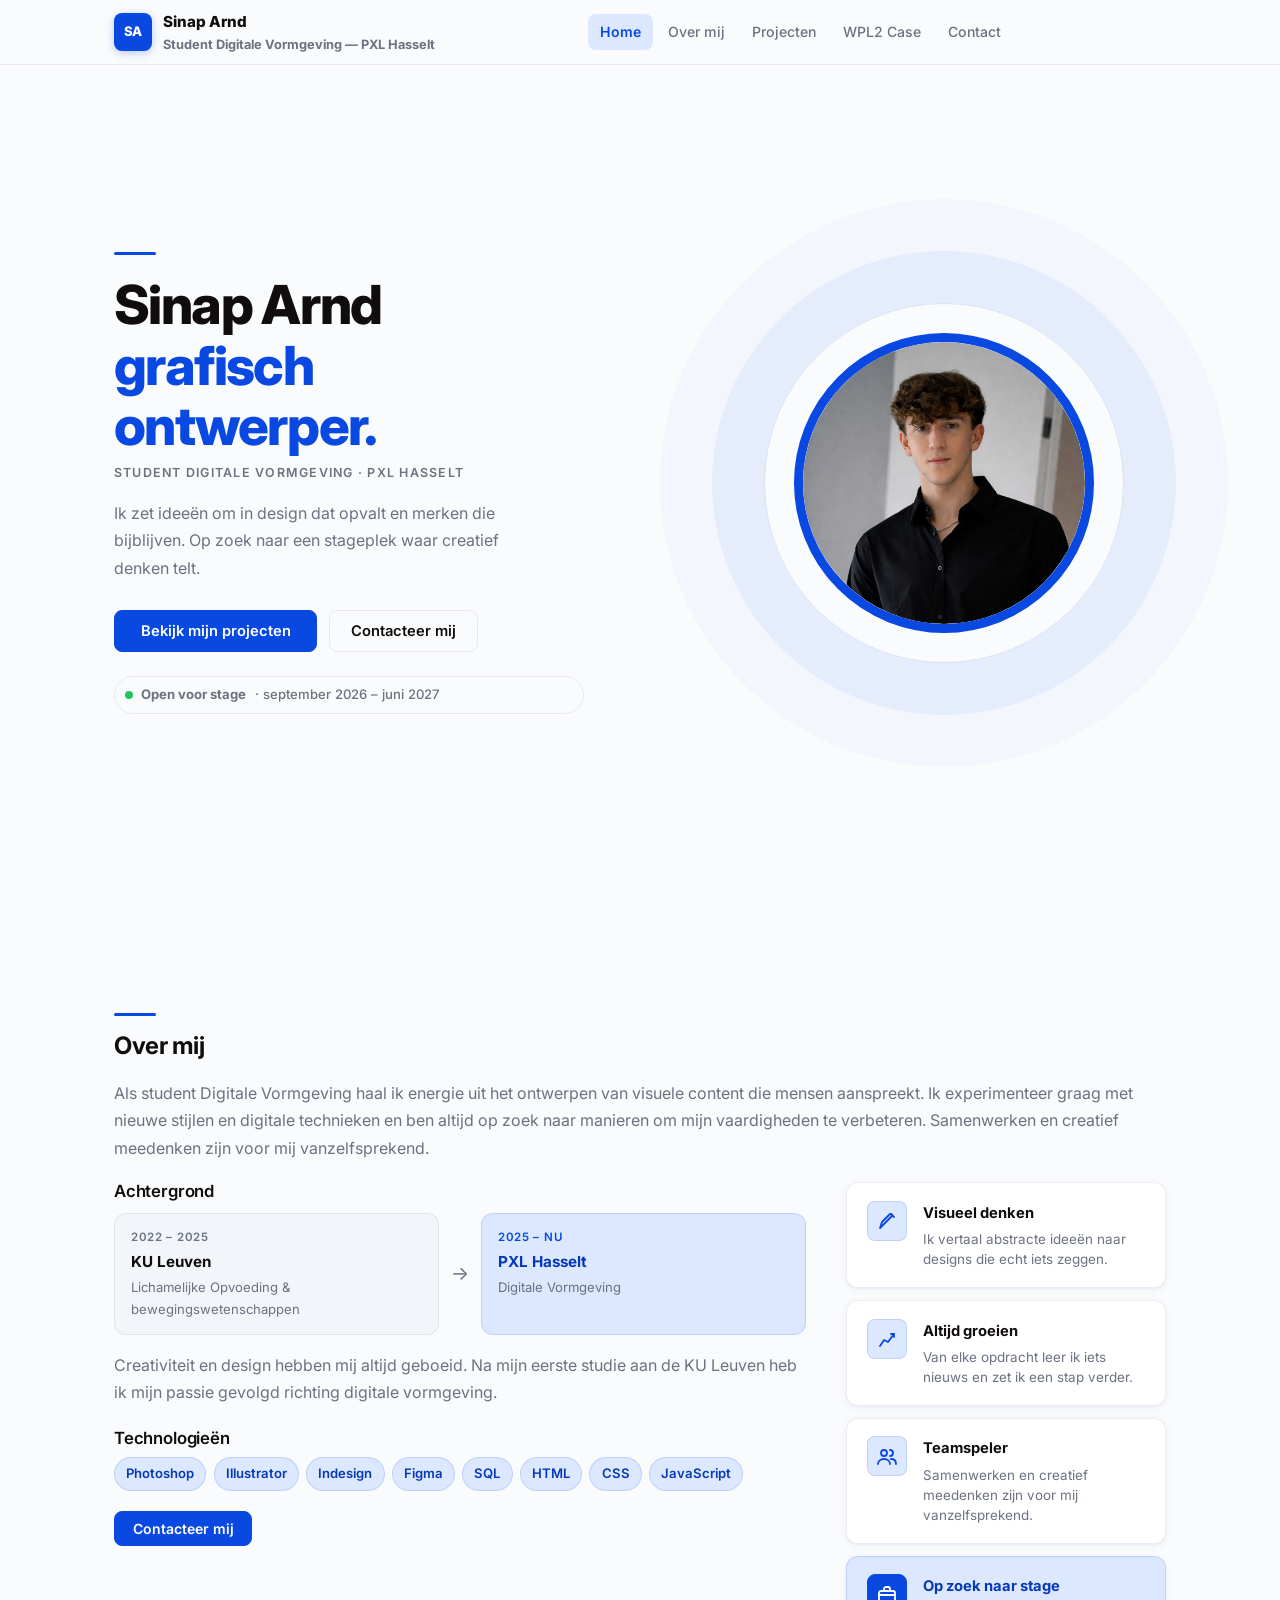
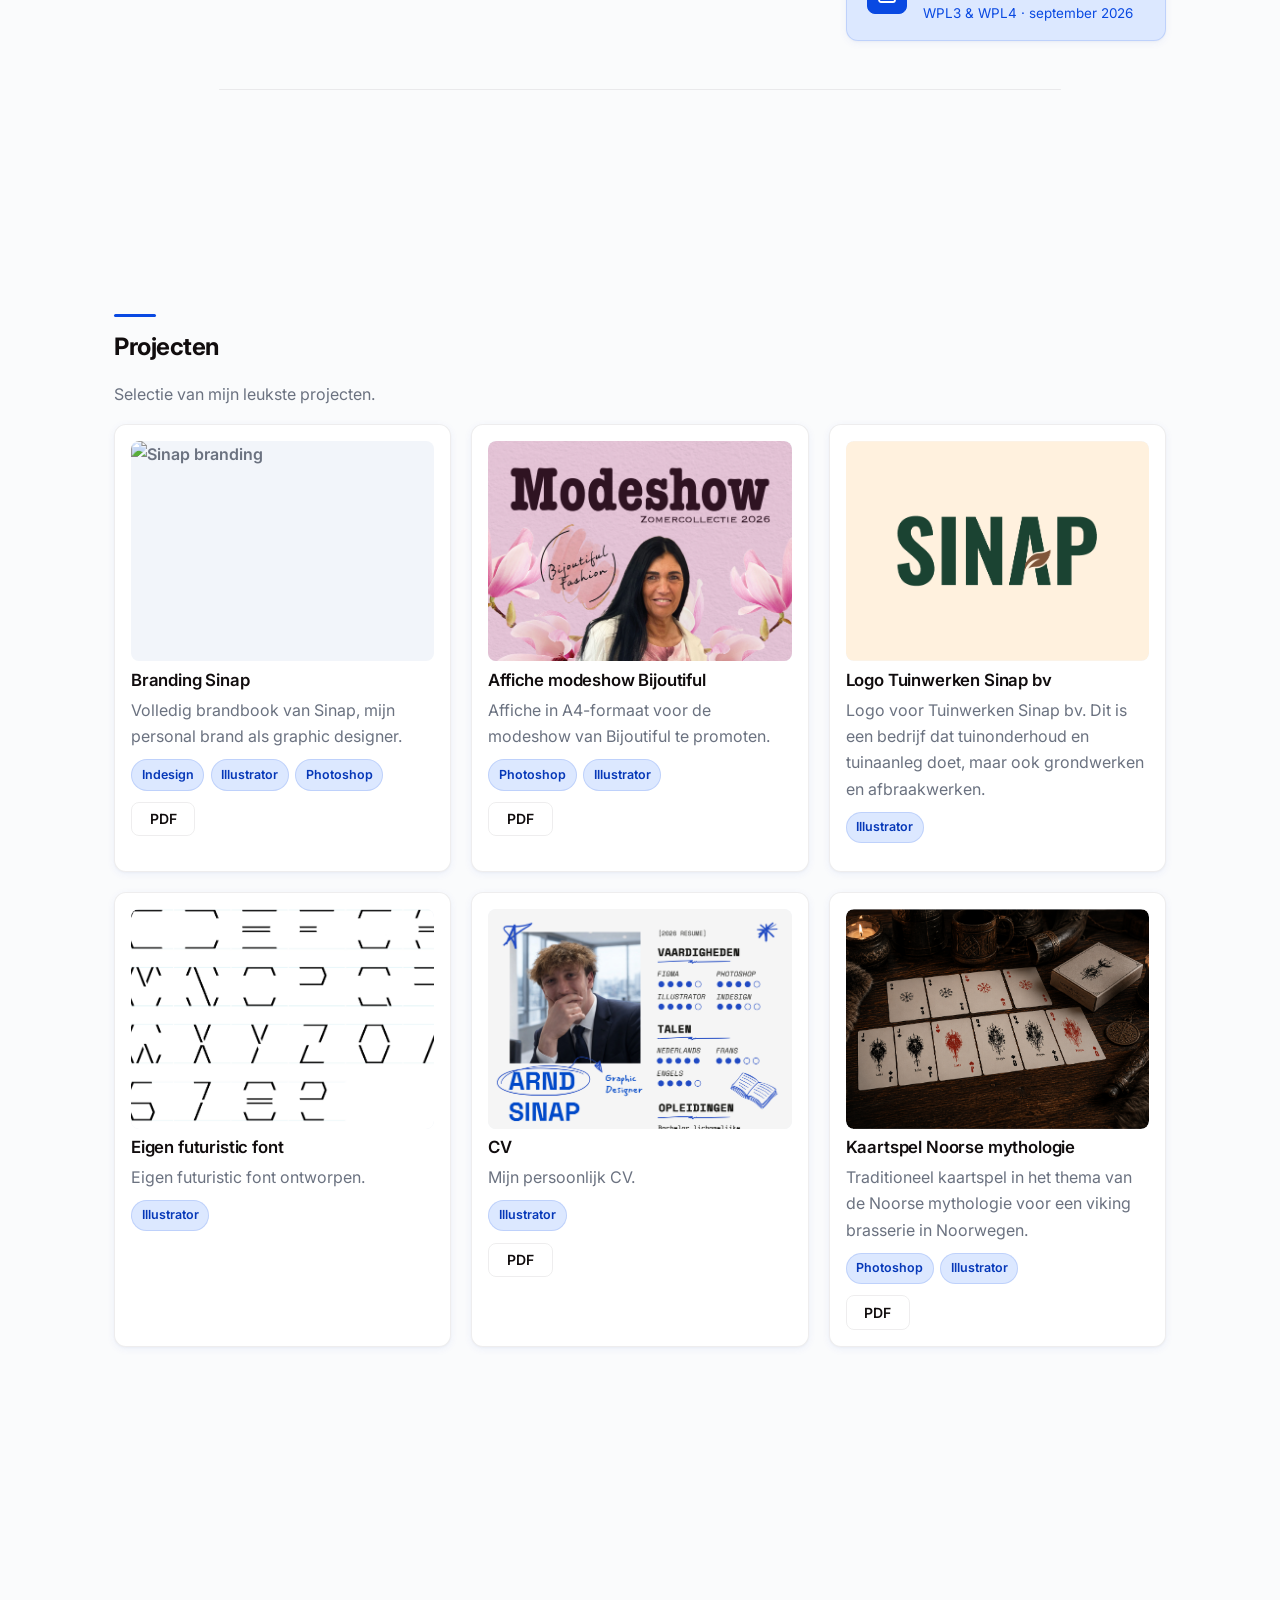
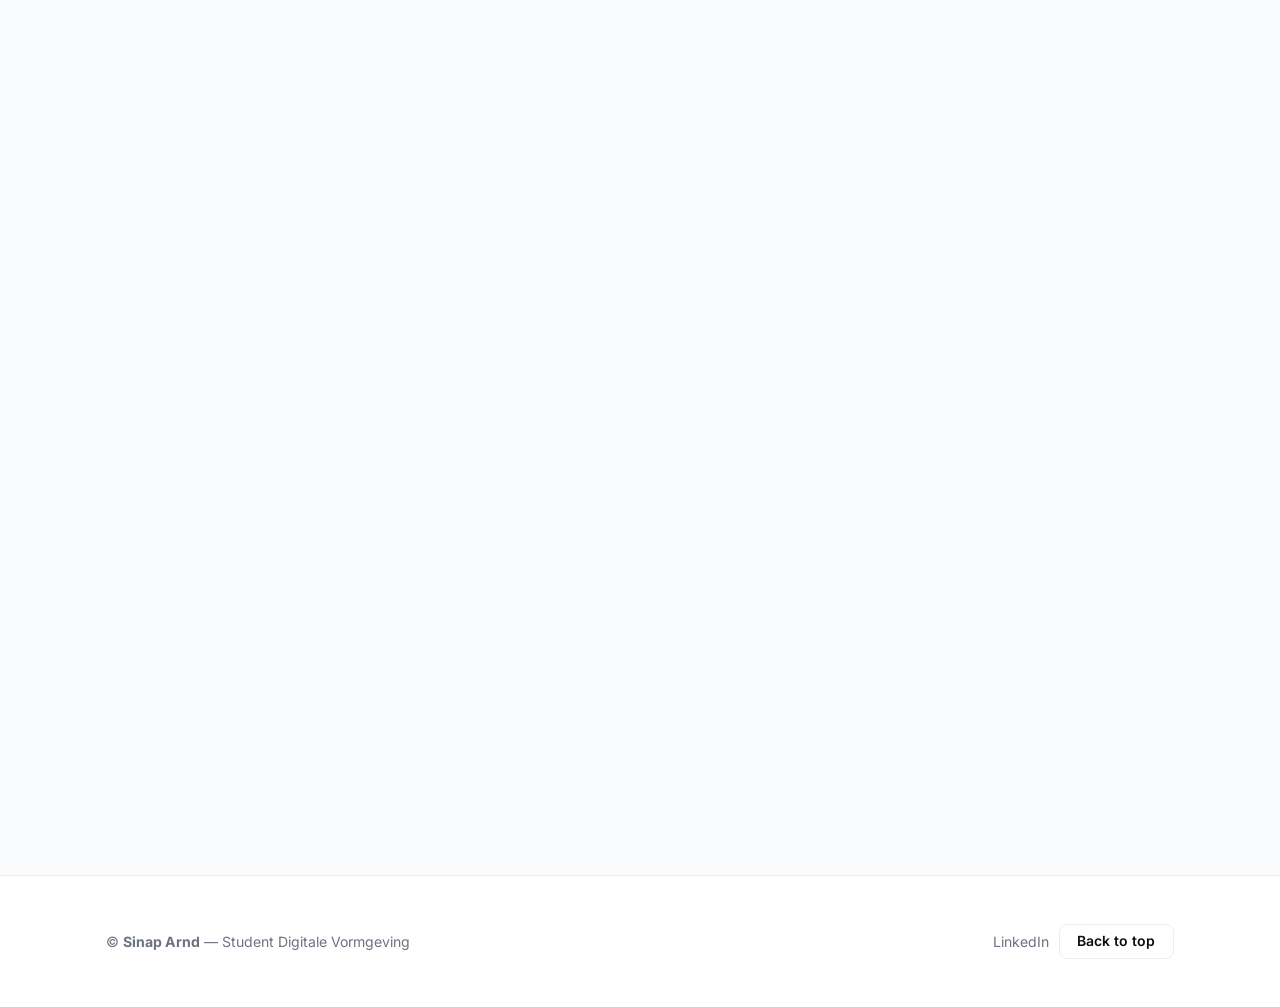
==== commit b9c458d2: "update 26/06" ====
--- a/Index.html
+++ b/Index.html
@@ -5,7 +5,7 @@
   <meta charset="utf-8" />
   <meta name="viewport" content="width=device-width,initial-scale=1" />
   <title>Sinap Arnd — Portfolio</title>
-  <meta name="description" content="Portfolio van een student Digitale Vormgeving uit Tienen — PXL Hasselt. WPL2 & WPL3 stageklaar." />
+  <meta name="description" content="Portfolio van een student Digitale Vormgeving uit Glabbeek — PXL Hasselt. WPL2 & WPL3 stageklaar." />
   <!-- Basic SEO, theme colors -->
   <meta name="theme-color" content="#ffffff" />
   <link rel="icon" href="data:image/svg+xml,%3Csvg xmlns='http://www.w3.org/2000/svg' viewBox='0 0 100 100'%3E%3Ctext y='0.9em' font-size='90'%3E%F0%9F%92%BB%3C/text%3E%3C/svg%3E" />
@@ -33,8 +33,6 @@
           <a href="#about" data-link>Over mij</a>
           <a href="#projects" data-link>Projecten</a>
           <a href="#wpl2" data-link>WPL2 Case</a>
-          <a href="#free" data-link>Hobby's</a>
-          <a href="WPL1%20%26%20WPL2.html" data-link>WPL1 &amp; WPL2</a>
           <a href="#contact" data-link>Contact</a>
         </div>
       </nav>
@@ -51,25 +49,23 @@
       <a href="#about" role="menuitem">Over mij</a>
       <a href="#projects" role="menuitem">Projecten</a>
       <a href="#wpl2" role="menuitem">WPL2 Case</a>
-      <a href="#free" role="menuitem">Hobby's</a>
-      <a href="WPL1%20%26%20WPL2.html" role="menuitem">WPL1 &amp; WPL2</a>
       <a href="#contact" role="menuitem">Contact</a>
     </div>
   </header>
 
   <main id="main">
-    <section id="hero" class="container hero" aria-labelledby="heroHeading">
-       <div>
-        <h1 id="heroHeading">Sinap Arnd</h1>
-        <p class="tagline">Graphic designer &amp; Brand designer — Student Digitale Vormgeving</p>
-        <p class="lead">Student uit Tienen. Interesse in branding, graphic design en UI/UX. <br>Stagezoekend voor WPL3 &amp; WPL4.</p>
+    <section id="hero" class="hero" aria-labelledby="heroHeading">
+       <div class="hero-text">
+        <h1 id="heroHeading">Sinap Arnd<br><span class="accent-word">grafisch ontwerper.</span></h1>
+        <p class="tagline">Student Digitale Vormgeving · PXL Hasselt</p>
+        <p class="lead">Ik zet ideeën om in design dat opvalt en merken die bijblijven. Op zoek naar een stageplek waar creatief denken telt.</p>
         <div class="cta">
           <a class="btn" href="#projects">Bekijk mijn projecten</a>
           <a class="btn secondary" href="#contact">Contacteer mij</a>
         </div>
 
         <div style="margin-top:1.5rem; color:var(--muted); font-size:0.95rem;">
-          <strong>Beschikbaar:</strong> september 2026 — juli 2027 &nbsp; • &nbsp; Stage klaar voor WPL3/WPL4
+          <strong>Open voor stage</strong> · september 2026 – juni 2027 
         </div>
       </div>
 
@@ -78,61 +74,108 @@
             <img src="assets/me2.png" alt="Profile picture">
         </div>
         <div style="width:100%; display:flex; gap:0.6rem; justify-content:space-between; align-items:center;">
-          <div style="font-weight:700">Interesses</div>
-          <div style="color:var(--muted); font-size:0.95rem">Branding • Graphic design • UI/UX</div>
+          <div style="font-weight:700">Stage</div>
+          <div style="color:var(--muted); font-size:0.95rem">WPL3 &amp; WPL4 · sept. 2026</div>
         </div>
       </aside>
     </section>
 
     <section id="about" class="container" aria-labelledby="aboutTitle">
       <h2 id="aboutTitle" class="section-title">Over mij</h2>
-      <p class="lead">Als student Digitale Vormgeving haal ik energie uit het ontwerpen van visuele content die mensen aanspreekt. Ik experimenteer graag met nieuwe stijlen en digitale technieken en ben altijd op zoek naar manieren om mijn vaardigheden te verbeteren. Samenwerken en creatief meedenken zijn voor mij vanzelfsprekend.</p>
+
+<p class="lead">Als student Digitale Vormgeving haal ik energie uit het ontwerpen van visuele content die mensen aanspreekt. Ik experimenteer graag met nieuwe stijlen en digitale technieken en ben altijd op zoek naar manieren om mijn vaardigheden te verbeteren. Samenwerken en creatief meedenken zijn voor mij vanzelfsprekend.</p>
 
       <div class="about-grid">
         <div>
-
           <h3 style="margin-top:0">Achtergrond</h3>
-          <p style="color:var(--muted)">Ik studeerde eerst Lichamelijke Opvoeding en Bewegingswetenschappen aan de KU Leuven. Creativiteit en design hebben mij altijd geboeid, waardoor ik uiteindelijk mijn passie heb gevolgd richting digitale vormgeving.</p>
-
-          <h3 style="margin-top:1rem">Vaardigheden</h3>
-          <div style="display:flex; gap:1rem; margin-bottom:1rem;">
-            <div style="flex:1; background:var(--card); padding:0.9rem; border-radius:10px; box-shadow:var(--shadow);">
-              <strong>Design</strong>
-              <p style="margin:0.6rem 0 0 0; color:var(--muted)">UI/UX, Graphic design, Branding</p>
-            </div>
-            <div style="flex:1; background:var(--card); padding:0.9rem; border-radius:10px; box-shadow:var(--shadow);">
-              <strong>Development</strong>
-              <p style="margin:0.6rem 0 0 0; color:var(--muted)">HTML, CSS, JavaScript, SQL</p>
-            </div>
-          </div>
-
-          <h3 style="margin-top:1rem">Technologieën</h3>
+
+          <div class="edu-path" aria-label="Studietraject">
+            <div class="edu-step">
+              <span class="edu-year">2022 &ndash; 2025</span>
+              <strong>KU Leuven</strong>
+              <span>Lichamelijke Opvoeding & bewegingswetenschappen</span>
+            </div>
+            <span class="edu-connector" aria-hidden="true">&#8594;</span>
+            <div class="edu-step edu-step--active">
+              <span class="edu-year">2025 &ndash; nu</span>
+              <strong>PXL Hasselt</strong>
+              <span>Digitale Vormgeving</span>
+            </div>
+          </div>
+
+          <p style="color:var(--muted)">Creativiteit en design hebben mij altijd geboeid. Na mijn eerste studie aan de KU Leuven heb ik mijn passie gevolgd richting digitale vormgeving.</p>
+
+          <h3 style="margin-top:1.5rem">Technologie&euml;n</h3>
           <div class="skills" aria-hidden="false">
-
-              <span class="skill">Photoshop</span>
-              <span class="skill">Illustrator</span>
-              <span class="skill">Indesign</span>
+            <span class="skill">Photoshop</span>
+            <span class="skill">Illustrator</span>
+            <span class="skill">Indesign</span>
             <span class="skill">Figma</span>
-              <span class="skill">SQL</span>
-              <span class="skill">HTML</span>
-              <span class="skill">CSS</span>
-              <span class="skill">JavaScript</span>
-          </div>
-        </div>
-
-        <aside aria-label="Highlights" style="display:flex; flex-direction:column; gap:0.8rem;">
-          <div style="background:var(--card); padding:1rem; border-radius:12px; box-shadow:var(--shadow);">
-            <strong>CV</strong>
-
-            <div style="margin-top:0.6rem; display:flex; gap:0.5rem;">
-              <a class="btn primary" href="downloads/CV_Sinap_Arnd.pdf" role="button" target="_blank" rel="noopener noreferrer" aria-label="Download CV">Download CV</a>
-            </div>
-          </div>
-
-          <div style="background:var(--card); padding:1rem; border-radius:12px; box-shadow:var(--shadow);">
-            <strong>Contact</strong>
-            <p style="margin:0.5rem 0 0 0; color:var(--muted)">Mail: arnd.sinap@pxl.be</p>
-              <p style="margin:0.5rem 0 0 0; color:var(--muted)">telefoon: 0472 33 96 02</p>
+            <span class="skill">SQL</span>
+            <span class="skill">HTML</span>
+            <span class="skill">CSS</span>
+            <span class="skill">JavaScript</span>
+          </div>
+
+          <div style="margin-top:1.25rem;">
+            <a class="btn" href="#contact">Contacteer mij</a>
+          </div>
+        </div>
+
+        <aside class="trait-cards">
+          <div class="trait-card">
+            <div class="trait-icon">
+              <svg viewBox="0 0 20 20" fill="none" stroke="currentColor" stroke-width="1.8" stroke-linecap="round" stroke-linejoin="round" width="20" height="20" aria-hidden="true">
+                <path d="M3 17l4-4 8-8a1.5 1.5 0 0 0-2-2L5 11 3 17z"/>
+                <path d="M14 3l3 3"/>
+              </svg>
+            </div>
+            <div class="trait-card-body">
+              <strong>Visueel denken</strong>
+              <p>Ik vertaal abstracte idee&euml;n naar designs die echt iets zeggen.</p>
+            </div>
+          </div>
+
+          <div class="trait-card">
+            <div class="trait-icon">
+              <svg viewBox="0 0 20 20" fill="none" stroke="currentColor" stroke-width="1.8" stroke-linecap="round" stroke-linejoin="round" width="20" height="20" aria-hidden="true">
+                <polyline points="3 17 7 11 11 13 17 5"/>
+                <polyline points="14 5 17 5 17 8"/>
+              </svg>
+            </div>
+            <div class="trait-card-body">
+              <strong>Altijd groeien</strong>
+              <p>Van elke opdracht leer ik iets nieuws en zet ik een stap verder.</p>
+            </div>
+          </div>
+
+          <div class="trait-card">
+            <div class="trait-icon">
+              <svg viewBox="0 0 20 20" fill="none" stroke="currentColor" stroke-width="1.8" stroke-linecap="round" stroke-linejoin="round" width="20" height="20" aria-hidden="true">
+                <circle cx="7" cy="7" r="3"/>
+                <path d="M1 18c0-3 2.5-5 6-5s6 2 6 5"/>
+                <path d="M13 10a3 3 0 1 0 0-6"/>
+                <path d="M19 18c0-3-2-5-5-5"/>
+              </svg>
+            </div>
+            <div class="trait-card-body">
+              <strong>Teamspeler</strong>
+              <p>Samenwerken en creatief meedenken zijn voor mij vanzelfsprekend.</p>
+            </div>
+          </div>
+
+          <div class="trait-card trait-card--highlight">
+            <div class="trait-icon">
+              <svg viewBox="0 0 20 20" fill="none" stroke="currentColor" stroke-width="1.8" stroke-linecap="round" stroke-linejoin="round" width="20" height="20" aria-hidden="true">
+                <rect x="2" y="7" width="16" height="11" rx="2"/>
+                <path d="M7 7V5a2 2 0 0 1 2-2h2a2 2 0 0 1 2 2v2"/>
+                <line x1="2" y1="11" x2="18" y2="11"/>
+              </svg>
+            </div>
+            <div class="trait-card-body">
+              <strong>Op zoek naar stage</strong>
+              <p>WPL3 &amp; WPL4 &middot; september 2026</p>
+            </div>
           </div>
         </aside>
       </div>
@@ -284,26 +327,6 @@
       </div>
     </section>
 
-    <section id="free" class="container" aria-labelledby="freeTitle">
-      <h2 id="freeTitle" class="section-title">Hobby's</h2>
-      <p class="lead">Ik boks regelmatig en ga vaak lopen — beiden helpen mij om mentaal en fysiek scherp te blijven. Boksen geeft me discipline en focus, terwijl hardlopen ruimte biedt om ideeën te verwerken en energie op te laden.</p>
-
-      <div class="free-grid" aria-label="Hobby foto galerij">
-        <figure>
-          <img class="hobby-photo" src="assets/Boks3.png" alt="Boks kamp Boutersem">
-          <figcaption class="muted">Boks kamp boutersem</figcaption>
-        </figure>
-        <figure>
-          <img class="hobby-photo" src="assets/Boks1.jpg" alt="Mortsel">
-          <figcaption class="muted">Training</figcaption>
-        </figure>
-        <figure>
-          <img class="hobby-photo" src="assets/marathon.PNG" alt="Marathon Leuven 2026">
-          <figcaption class="muted">Marathon Leuven</figcaption>
-        </figure>
-      </div>
-    </section>
-
     <section id="contact" class="container" aria-labelledby="contactTitle">
       <h2 id="contactTitle" class="section-title">Contact</h2>
 
@@ -313,7 +336,7 @@
           <div class="contact-card">
             <div>
 
-              <div style="color:var(--muted); margin-top:0.4rem">Mail: <a href="mailto:arnd.sinap@pxl.be">arnd.sinap@pxl.be</a></div>
+              <div style="color:var(--muted); margin-top:0.4rem">Mail: <a href="mailto:arnd.sinap@student.pxl.be">arnd.sinap@student.pxl.be</a></div>
               <div style="color:var(--muted); margin-top:0.35rem">Telefoon: <a href="tel:+32472339602">0472 33 96 02</a></div>
 
               <div class="contact-actions" style="margin-top:0.8rem; display:flex; gap:0.5rem; flex-wrap:wrap;">
@@ -326,14 +349,15 @@
           <div class="contact-info-cards">
             <div class="mini-card">
               <strong>Locatie</strong>
-              <div class="muted">Tienen, België</div>
+              <div class="muted">Glabbeek, België</div>
             </div>
             <div class="mini-card">
               <strong>Beschikbaarheid</strong>
-              <div class="muted">Stage: WPL3 &amp; WPL4</div>
-            </div>
-          </div>
-        </div>
+              <div class="muted availability-status">Open voor stage · september 2026 – juni 2027</div>
+            </div>
+          </div>
+        </div>
+
       </div>
     </section>
   </main>
--- a/Index.css
+++ b/Index.css
@@ -1,330 +1,1223 @@
 /* ============================
-   Variables & Base (moved from Index.html)
-   ============================ */
-:root{
-  --bg:#ffffff;
-  --card:#fbfbfb;
-  --muted:#6b7280;
-  --text:#0b1220;
-  --accent:#2563eb; /* blue accent */
-  --glass: rgba(255,255,255,0.6);
-  --shadow: 0 8px 30px rgba(11,18,32,0.06);
-  --radius:14px;
-  --max-width:1100px;
-  /* Revert font stacks to system defaults (no external fonts) */
-  --font-title: ui-sans-serif, system-ui, -apple-system, 'Segoe UI', Roboto, 'Helvetica Neue', Arial, sans-serif;
-  --font-body: ui-sans-serif, system-ui, -apple-system, 'Segoe UI', Roboto, 'Helvetica Neue', Arial, sans-serif;
-}
-html { box-sizing: border-box; font-family: var(--font-body), sans-serif; scroll-behavior: smooth; }
-*,*::before,*::after{ box-sizing: inherit; }
-body{
-  margin:0;
-  /* Use a solid background color (no gradient on scroll) */
+   Google Font
+   ============================ */
+@import url('https://fonts.googleapis.com/css2?family=Inter:wght@400;500;600;700;800;900&display=swap');
+
+/* ============================
+   Design Tokens
+   ============================ */
+:root {
+  /* Brand palette */
+  --bg:           #fafbfc;
+  --card:         #ffffff;       /* referenced in HTML inline styles */
+  --surface-2:    #f2f5fa;
+  --text:         #110d0e;
+  --muted:        #6b7280;       /* referenced in HTML inline styles */
+  --accent:       #0949e2;
+  --accent-dark:  #0638b8;
+  --accent-light: #dce8ff;
+  --glass:        rgba(255, 255, 255, 0.85); /* referenced in HTML inline styles */
+
+  /* Shadows — referenced as var(--shadow) in inline styles */
+  --shadow:    0 2px 8px rgba(9, 73, 226, 0.06), 0 1px 3px rgba(17, 13, 14, 0.04);
+  --shadow-md: 0 6px 20px rgba(9, 73, 226, 0.09), 0 2px 6px rgba(17, 13, 14, 0.04);
+  --shadow-lg: 0 14px 40px rgba(9, 73, 226, 0.12), 0 4px 12px rgba(17, 13, 14, 0.05);
+
+  /* Shape */
+  --radius:    12px;             /* referenced in HTML inline styles */
+  --radius-sm: 8px;
+  --radius-lg: 16px;
+
+  /* Border */
+  --border:        rgba(17, 13, 14, 0.07);
+  --border-accent: rgba(9, 73, 226, 0.14);
+
+  /* Layout */
+  --max-width: 1100px;           /* referenced in HTML inline styles */
+
+  /* Font — single stack */
+  --font:       'Inter', ui-sans-serif, system-ui, -apple-system, 'Segoe UI', Roboto, sans-serif;
+  --font-title: var(--font);
+  --font-body:  var(--font);
+
+  /* Motion */
+  --ease: cubic-bezier(0.4, 0, 0.2, 1);
+  --t:    180ms;
+}
+
+/* ============================
+   Reset & Base
+   ============================ */
+*, *::before, *::after { box-sizing: border-box; margin: 0; padding: 0; }
+
+html {
+  font-family: var(--font);
+  font-size: 16px;
+  scroll-behavior: smooth;
+  -webkit-text-size-adjust: 100%;
+}
+
+body {
   background: var(--bg);
-  color:var(--text);
-  -webkit-font-smoothing:antialiased;
-  -moz-osx-font-smoothing:grayscale;
-  line-height:1.45;
-  min-height:100vh;
-}
-a{ color:inherit; text-decoration:none; }
-img{ max-width:100%; display:block; height:auto; }
-.container{ max-width:var(--max-width); margin:0 auto; padding:6.5rem 1.25rem; }
-
-/* ============================
-   Skip link
-   ============================ */
-.skip-link{
+  color: var(--text);
+  -webkit-font-smoothing: antialiased;
+  -moz-osx-font-smoothing: grayscale;
+  line-height: 1.65;
+  min-height: 100vh;
+}
+
+a      { color: inherit; text-decoration: none; }
+img    { max-width: 100%; display: block; height: auto; }
+button { cursor: pointer; font-family: inherit; }
+
+.container {
+  max-width: var(--max-width);
+  margin: 0 auto;
+  padding: 7rem 1.5rem;
+}
+
+/* ============================
+   Skip Link
+   ============================ */
+.skip-link {
   position: absolute;
-  left: -999px;
-  top:auto;
-  width:1px;
-  height:1px;
-  overflow:hidden;
-}
-.skip-link:focus{
-  left:1rem;
-  top:1rem;
-  width:auto;
-  height:auto;
-  padding:0.5rem 1rem;
-  background:var(--card);
-  border-radius:8px;
-  z-index:9999;
-  box-shadow:var(--shadow);
+  left: -9999px;
+  top: auto;
+  width: 1px;
+  height: 1px;
+  overflow: hidden;
+}
+.skip-link:focus {
+  left: 1rem;
+  top: 1rem;
+  width: auto;
+  height: auto;
+  padding: 0.6rem 1.2rem;
+  background: var(--card);
+  border-radius: var(--radius-sm);
+  z-index: 9999;
+  box-shadow: var(--shadow-md);
+  font-weight: 600;
+  color: var(--accent);
+}
+
+/* ============================
+   Scroll Progress
+   ============================ */
+#progress {
+  position: fixed;
+  top: 0;
+  left: 0;
+  height: 2px;
+  background: linear-gradient(90deg, var(--accent) 0%, #4d7fff 100%);
+  width: 0;
+  z-index: 1000;
+  transition: width 0.1s linear;
 }
 
 /* ============================
    Header / Nav
    ============================ */
-header{
-  position:sticky;
-  top:0;
-  z-index:50;
-  backdrop-filter: blur(6px);
-  /* Use a solid background color based on the CSS variable to avoid background changes while scrolling */
+header {
+  position: sticky;
+  top: 0;
+  z-index: 100;
+  background: rgba(250, 251, 252, 0.94);
+  backdrop-filter: blur(14px);
+  -webkit-backdrop-filter: blur(14px);
+  border-bottom: 1px solid var(--border);
+}
+
+.nav-inner {
+  display: flex;
+  align-items: center;
+  justify-content: space-between;
+  gap: 1.5rem;
+  max-width: var(--max-width);
+  margin: 0 auto;
+  padding: 0 1.5rem;
+  height: 64px;
+}
+
+/* Brand */
+.brand {
+  display: flex;
+  align-items: center;
+  gap: 0.7rem;
+  font-weight: 700;
+  font-size: 0.95rem;
+  white-space: nowrap;
+}
+
+.brand .logo {
+  width: 38px;
+  height: 38px;
+  border-radius: var(--radius-sm);
+  background: var(--accent);
+  display: grid;
+  place-items: center;
+  color: white;
+  font-weight: 800;
+  font-size: 0.82rem;
+  letter-spacing: -0.02em;
+  flex-shrink: 0;
+  box-shadow: 0 2px 8px rgba(9, 73, 226, 0.28);
+}
+
+/* Desktop nav links */
+.nav-links {
+  display: flex;
+  gap: 0.2rem;
+  align-items: center;
+}
+
+.nav-links a {
+  padding: 0.42rem 0.75rem;
+  border-radius: var(--radius-sm);
+  color: var(--muted);
+  font-weight: 500;
+  font-size: 0.88rem;
+  transition: color var(--t) var(--ease), background var(--t) var(--ease);
+}
+
+.nav-links a:hover {
+  color: var(--text);
+  background: var(--surface-2);
+}
+
+.nav-links a[aria-current="true"] {
+  color: var(--accent);
+  background: var(--accent-light);
+  font-weight: 600;
+}
+
+.controls { display: flex; gap: 0.5rem; align-items: center; }
+
+/* Hamburger (mobile) */
+.hamburger {
+  display: none;
+  width: 40px;
+  height: 40px;
+  border-radius: var(--radius-sm);
+  background: var(--card);
+  align-items: center;
+  justify-content: center;
+  border: 1px solid var(--border);
+  font-size: 1.1rem;
+  color: var(--text);
+  transition: background var(--t) var(--ease);
+}
+.hamburger:hover { background: var(--surface-2); }
+.hamburger:focus { outline: 3px solid var(--accent-light); outline-offset: 1px; }
+
+/* Mobile menu */
+.mobile-menu {
+  display: none;
+  position: absolute;
+  right: 1.5rem;
+  top: 72px;
+  width: 230px;
+  background: var(--card);
+  border-radius: var(--radius);
+  padding: 0.6rem;
+  box-shadow: var(--shadow-lg);
+  border: 1px solid var(--border);
+}
+
+.mobile-menu a {
+  display: block;
+  padding: 0.55rem 0.75rem;
+  border-radius: var(--radius-sm);
+  color: var(--muted);
+  font-weight: 500;
+  font-size: 0.92rem;
+  transition: color var(--t) var(--ease), background var(--t) var(--ease);
+}
+
+.mobile-menu a:hover {
+  color: var(--text);
+  background: var(--surface-2);
+}
+
+/* ============================
+   Buttons
+   ============================ */
+.btn {
+  display: inline-flex;
+  align-items: center;
+  justify-content: center;
+  gap: 0.4rem;
+  background: var(--accent);
+  color: white;
+  padding: 0.58rem 1.1rem;
+  border-radius: var(--radius-sm);
+  font-family: var(--font);
+  font-weight: 600;
+  font-size: 0.875rem;
+  border: 1.5px solid var(--accent);
+  transition:
+    background var(--t) var(--ease),
+    border-color var(--t) var(--ease),
+    transform var(--t) var(--ease),
+    box-shadow var(--t) var(--ease);
+  text-decoration: none;
+  white-space: nowrap;
+  line-height: 1;
+}
+
+.btn:hover {
+  background: var(--accent-dark);
+  border-color: var(--accent-dark);
+  transform: translateY(-2px);
+  box-shadow: 0 6px 20px rgba(9, 73, 226, 0.28);
+  color: white;
+}
+
+.btn:active { transform: translateY(0); }
+
+.btn.secondary {
+  background: transparent;
+  color: var(--text);
+  border-color: var(--border);
+  box-shadow: none;
+}
+
+.btn.secondary:hover {
+  background: var(--surface-2);
+  border-color: rgba(17, 13, 14, 0.15);
+  box-shadow: none;
+  color: var(--text);
+  transform: translateY(-1px);
+}
+
+.btn.primary {
+  background: var(--accent);
+  color: white;
+  border-color: var(--accent);
+}
+
+/* ============================
+   Typography
+   ============================ */
+h1, h2, h3, h4, h5, h6 {
+  font-family: var(--font-title);
+  font-weight: 700;
+  line-height: 1.15;
+  letter-spacing: -0.02em;
+  color: var(--text);
+}
+
+h1 { font-size: clamp(2.2rem, 5vw, 3.75rem); font-weight: 800; }
+h2 { font-size: 1.5rem; font-weight: 700; }
+h3 { font-size: 1.05rem; font-weight: 600; letter-spacing: -0.01em; }
+
+.section-title {
+  font-size: 1.5rem;
+  font-weight: 700;
+  margin: 0 0 1.25rem 0;
+  letter-spacing: -0.02em;
+}
+
+.section-title::before {
+  content: '';
+  display: block;
+  width: 42px;
+  height: 3px;
+  background: var(--accent);
+  border-radius: 2px;
+  margin-bottom: 1rem;
+}
+
+.lead {
+  color: var(--muted);
+  font-size: 1rem;
+  line-height: 1.72;
+  margin: 0 0 1rem 0;
+}
+
+.tagline {
+  color: var(--muted);
+  font-weight: 500;
+  font-size: 1.05rem;
+  margin-bottom: 0.75rem;
+  line-height: 1.45;
+}
+
+/* ============================
+   Hero — Circulaire portretstijl
+   ============================ */
+
+@keyframes pulse-dot {
+  0%, 100% { box-shadow: 0 0 0 0 rgba(34, 197, 94, 0.55); }
+  60%       { box-shadow: 0 0 0 7px rgba(34, 197, 94, 0); }
+}
+
+section#hero { padding: 0; }
+section#hero::after { display: none; }
+
+/* Gelijke kolommen: tekst links, cirkel rechts */
+.hero {
+  display: grid;
+  grid-template-columns: 1fr 1fr;
+  align-items: center;
+  min-height: calc(100vh - 64px);
+  overflow: hidden;
   background: var(--bg);
-  border-bottom:1px solid rgba(0,0,0,0.03);
-}
-.nav-inner{ display:flex; align-items:center; justify-content:space-between; gap:1rem; max-width:var(--max-width); margin:0 auto; padding:0.75rem 1.25rem; }
-.brand{ display:flex; align-items:center; gap:0.75rem; font-weight:700; font-size:1rem; }
-.brand .logo{
-  width:44px;height:44px;border-radius:10px;background:linear-gradient(135deg,var(--accent), #7dd3fc);
-  display:grid;place-items:center;color:white;font-weight:700;
-  box-shadow:var(--shadow);
-}
-nav{ display:flex; gap:1rem; align-items:center; }
-.nav-links{ display:flex; gap:0.5rem; align-items:center; }
-.nav-links a{ padding:0.5rem 0.6rem; border-radius:8px; color:var(--muted); font-weight:600; font-size:0.95rem; }
-.nav-links a[aria-current="true"], .nav-links a:hover{ color:var(--text); background:var(--glass); }
-.controls{ display:flex; gap:0.5rem; align-items:center; }
-
-/* hamburger (mobile) */
-.hamburger{ display:none; width:44px;height:44px;border-radius:10px;background:var(--card); align-items:center; justify-content:center; border:0; box-shadow:var(--shadow); }
-.hamburger:focus{ outline:3px solid rgba(37,99,235,0.15); }
-
-/* mobile menu */
-.mobile-menu{ display:none; position:absolute; right:1.25rem; top:70px; width:280px; background:var(--card); border-radius:12px; padding:1rem; box-shadow:var(--shadow); }
-.mobile-menu a{ display:block; padding:0.6rem 0.5rem; border-radius:8px; color:var(--muted); }
-.mobile-menu a:hover{ color:var(--text); background:var(--glass); }
-
-/* ============================
-   Hero (restored to previous light, editorial style)
-   ============================ */
-.hero{
-  display:grid;
-  grid-template-columns: 1fr 420px;
-  gap:2.5rem;
-  align-items:center;
-  padding-top:1rem;
-}
-.hero h1{ font-size: clamp(2rem, 4.4vw, 3.4rem); margin:0 0 0.35rem 0; line-height:1.02; letter-spacing:-0.01em; }
-.tagline{ color:var(--muted); margin-bottom:1rem; font-weight:600; }
-.hero .cta{ display:flex; gap:0.75rem; margin-top:1.25rem; flex-wrap:wrap; }
-.btn{
-  background:var(--accent);
-  color:white;
-  padding:0.65rem 0.9rem;
-  border-radius:10px;
-  box-shadow: 0 8px 22px rgba(37,99,235,0.12);
-  border:0; font-weight:700; cursor:pointer;
-}
-.btn.secondary{ background:transparent; color:var(--text); border:1px solid rgba(0,0,0,0.06); box-shadow:none; }
-.hero-card{
-  background:linear-gradient(180deg,var(--card),rgba(255,255,255,0.6));
-  border-radius:var(--radius);
-  padding:1.25rem;
-  box-shadow:var(--shadow);
-  display:flex; flex-direction:column; gap:0.75rem; align-items:center;
-}
-.profile{
-  width:100%;
-  height:320px;
-  border-radius:12px;
-  overflow:hidden;
-  background:linear-gradient(135deg,#eef2ff,#ecfeff);
-  display:grid; place-items:center;
-  color: var(--muted);
-  font-weight:700;
-  font-size:0.95rem;
-}
-
-/* Headings use the title font for a clear typographic hierarchy */
-h1,h2,h3,h4,h5,h6, .section-title { font-weight:700; }
-
-/* Slightly lighter weight for smaller headings */
-h2, h3 { font-weight:600; }
-
-/* Ensure brand/logo and buttons use the title font for stronger presence */
-.brand, .brand .logo, .btn {
-  font-family: var(--font-title), sans-serif;
-}
-
-/* Body and paragraph text use the body font (inherit from html) */
-body, p, li, a, input, textarea, button { font-family: var(--font-body), sans-serif; }
-
-/* Keep small UI text using the body font */
-.muted, .lead, .skill, .tag, .project .tag { font-family: var(--font-body), sans-serif; }
-
-/* Responsive tweaks for hero (restored) */
-@media (max-width:980px){
-  .hero{ grid-template-columns:1fr; }
-  .about-grid{ grid-template-columns:1fr; }
-  .case-grid{ grid-template-columns:1fr; }
-  .nav-links{ display:none; }
-  .hamburger{ display:flex; }
-  .mobile-menu{ display:none; }
-  .container{ padding-top:5.25rem; }
-}
-@media (max-width:520px){
-  .hero-card .profile{ height:220px; }
-  .brand .logo{ width:40px;height:40px; }
-}
+}
+
+/* ─── Tekst-kolom (links) ──────────────────────────────── */
+
+.hero-text {
+  order: 1;
+  display: flex;
+  flex-direction: column;
+  justify-content: center;
+  padding: 5rem 3.5rem 5rem;
+  padding-left: max(2rem, calc((100vw - var(--max-width)) / 2 + 1.5rem));
+}
+
+/* Korte blauwe lijn boven de naam — zelfde truc als in de referentie */
+.hero-text::before {
+  content: '';
+  display: block;
+  width: 42px;
+  height: 3px;
+  background: var(--accent);
+  border-radius: 2px;
+  margin-bottom: 1.25rem;
+  flex-shrink: 0;
+}
+
+/* Naam (regel 1) + beroep (regel 2 in blauw) */
+.hero h1 {
+  font-size: clamp(2.8rem, 4.2vw, 4rem);
+  font-weight: 800;
+  line-height: 1.12;
+  letter-spacing: -0.03em;
+  color: var(--text);
+  margin: 0 0 0.5rem;
+  background: none;
+  -webkit-text-fill-color: var(--text);
+}
+
+.hero h1::after { display: none; }
+
+.hero h1 .accent-word {
+  color: var(--accent);
+  -webkit-text-fill-color: var(--accent);
+}
+
+/* Tagline: kleine meta-info onder h1 */
+.hero .tagline {
+  order: 0;
+  font-size: 0.78rem;
+  font-weight: 600;
+  text-transform: uppercase;
+  letter-spacing: 0.10em;
+  color: var(--muted);
+  margin: 0 0 1.1rem;
+}
+
+.hero .lead {
+  font-size: 1rem;
+  line-height: 1.72;
+  color: var(--muted);
+  max-width: 44ch;
+  margin: 0;
+}
+
+.hero .cta {
+  display: flex;
+  gap: 0.75rem;
+  margin-top: 1.75rem;
+  flex-wrap: wrap;
+}
+
+.hero .cta .btn:not(.secondary) { padding: 0.78rem 1.6rem; font-size: 0.92rem; }
+.hero .cta .btn.secondary        { padding: 0.78rem 1.3rem; font-size: 0.92rem; }
+
+/* Beschikbaarheid badge */
+.hero-text > div[style*="margin-top:1.5rem"] {
+  display: inline-flex !important;
+  align-items: center;
+  gap: 0.55rem;
+  padding: 0.44rem 0.9rem 0.44rem 0.6rem;
+  background: transparent !important;
+  border: 1px solid var(--border);
+  border-radius: 999px;
+  font-size: 0.82rem !important;
+  color: var(--muted) !important;
+  font-weight: 500;
+  margin-top: 1.5rem !important;
+}
+
+.hero-text > div[style*="margin-top:1.5rem"]::before {
+  content: '';
+  width: 8px;
+  height: 8px;
+  background: #22c55e;
+  border-radius: 50%;
+  flex-shrink: 0;
+  animation: pulse-dot 2.4s ease-in-out infinite;
+}
+
+/* ─── Foto-kolom (rechts) ──────────────────────────────── */
+
+.hero-card {
+  order: 2;
+  display: flex;
+  align-items: center;
+  justify-content: center;
+  position: relative;
+  background: none;
+  border: none;
+  box-shadow: none;
+  border-radius: 0;
+  margin: 0;
+  padding: 3rem 4rem 3rem 2rem;
+  overflow: visible;
+  flex-direction: column;
+  gap: 0;
+  transition: none;
+}
+
+.hero-card:hover { transform: none; box-shadow: none; }
+
+/* Decoratieve concentrische ringen — zelfde effect als in de referentie */
+.hero-card::before {
+  content: '';
+  position: absolute;
+  width: 360px;
+  height: 360px;
+  border-radius: 50%;
+  border: 1.5px solid rgba(9, 73, 226, 0.14);
+  box-shadow:
+    0 0 0 52px rgba(9, 73, 226, 0.06),
+    0 0 0 104px rgba(9, 73, 226, 0.028);
+  pointer-events: none;
+  z-index: 0;
+}
+
+/* Circulaire profielfoto met blauwe ring */
+.profile {
+  width: 300px;
+  height: 300px;
+  border-radius: 50%;
+  overflow: hidden;
+  border: 9px solid var(--accent);
+  flex: none;
+  position: relative;
+  z-index: 1;
+  background: var(--surface-2);
+  display: block;
+}
+
+.profile::after { display: none; }
+
+.profile img {
+  width: 100%;
+  height: 100%;
+  object-fit: cover;
+  object-position: center top;
+  display: block;
+  border-radius: 50%;
+}
+
+/* Strip onder foto verborgen */
+.hero-card > div[style*="display:flex"] { display: none !important; }
 
 /* ============================
    Sections
    ============================ */
-section{ padding:4rem 0; }
-h2.section-title{ font-size:1.25rem; margin:0 0 1rem 0; }
-.lead{ color:var(--muted); margin:0 0 1rem 0; }
-
-/* About cards / skills */
-.about-grid{ display:grid; grid-template-columns:1fr 360px; gap:2rem; align-items:start; }
-.skills{ display:flex; gap:0.5rem; flex-wrap:wrap; }
-.skill{ background:var(--card); padding:0.45rem 0.6rem; border-radius:999px; color:var(--muted); font-weight:700; box-shadow:var(--shadow); font-size:0.9rem; }
-
-/* Projects grid */
-.projects-grid{ display:grid; grid-template-columns: repeat(3, 1fr); gap:1.25rem; }
-/* Ensure responsive behavior: 2 columns for medium screens, 1 for small */
-@media (max-width:980px){
-  .projects-grid{ grid-template-columns: repeat(2, 1fr); }
-}
-@media (max-width:520px){
-  .projects-grid{ grid-template-columns: 1fr; }
-}
-.project{
-  background:var(--card); border-radius:12px; padding:1rem; box-shadow:var(--shadow); transition:transform .28s ease, box-shadow .28s;
-}
-.project:hover{ transform:translateY(-6px); box-shadow: 0 18px 40px rgba(2,6,23,0.08); }
-.project .thumb{ /* reduced height for balanced visual presence */
-  height:220px; border-radius:8px; overflow:hidden; background:linear-gradient(135deg,#fff,#f0f8ff); display:grid; place-items:center; color:var(--muted); font-weight:700; }
-/* Ensure project images have a subtle corner radius */
+section { padding: 5rem 0; }
+
+/* Subtle dividers between sections */
+section:not(:last-of-type) { position: relative; }
+section:not(:last-of-type)::after {
+  content: '';
+  display: block;
+  width: min(80%, 860px);
+  height: 1px;
+  margin: 3rem auto 0;
+  background: var(--border);
+  border-radius: 1px;
+}
+
+/* ============================
+   About
+   ============================ */
+.about-grid {
+  display: grid;
+  grid-template-columns: 1fr 320px;
+  gap: 2.5rem;
+  align-items: start;
+  margin-top: 1.25rem;
+}
+
+/* Skill mini-cards (Design / Development) — override inline styles */
+.about-grid > div > div[style*="gap:1rem"] > div {
+  background: var(--card) !important;
+  border: 1px solid var(--border) !important;
+  border-radius: var(--radius) !important;
+  box-shadow: var(--shadow) !important;
+  transition: box-shadow var(--t) var(--ease);
+}
+
+.about-grid > div > div[style*="gap:1rem"] > div:hover {
+  box-shadow: var(--shadow-md) !important;
+}
+
+/* About — stats strip */
+.about-stats {
+  display: grid;
+  grid-template-columns: repeat(4, 1fr);
+  gap: 1rem;
+  margin: 1.75rem 0 2rem;
+}
+
+.stat-item {
+  background: var(--card);
+  border: 1px solid var(--border);
+  border-radius: var(--radius);
+  padding: 1.25rem 1rem;
+  text-align: center;
+  box-shadow: var(--shadow);
+  transition: transform var(--t) var(--ease), box-shadow var(--t) var(--ease);
+  position: relative;
+  overflow: hidden;
+}
+
+.stat-item::before {
+  content: '';
+  position: absolute;
+  top: 0; left: 0; right: 0;
+  height: 3px;
+  background: var(--accent);
+}
+
+.stat-item:hover {
+  transform: translateY(-4px);
+  box-shadow: var(--shadow-md);
+}
+
+.stat-number {
+  display: block;
+  font-size: 2rem;
+  font-weight: 800;
+  color: var(--accent);
+  letter-spacing: -0.04em;
+  line-height: 1;
+}
+
+.stat-label {
+  display: block;
+  font-size: 0.78rem;
+  color: var(--muted);
+  font-weight: 600;
+  margin-top: 0.4rem;
+  text-transform: uppercase;
+  letter-spacing: 0.06em;
+}
+
+/* About — education path */
+.edu-path {
+  display: flex;
+  align-items: stretch;
+  gap: 0.75rem;
+  margin: 0.75rem 0 1.1rem;
+  flex-wrap: wrap;
+}
+
+.edu-step {
+  flex: 1;
+  min-width: 140px;
+  padding: 0.85rem 1rem;
+  background: var(--surface-2);
+  border: 1px solid var(--border);
+  border-radius: var(--radius);
+  display: flex;
+  flex-direction: column;
+  gap: 0.15rem;
+}
+
+.edu-step--active {
+  background: var(--accent-light);
+  border-color: var(--border-accent);
+}
+
+.edu-year {
+  font-size: 0.72rem;
+  font-weight: 600;
+  color: var(--muted);
+  text-transform: uppercase;
+  letter-spacing: 0.06em;
+}
+
+.edu-step strong {
+  font-size: 0.95rem;
+  color: var(--text);
+}
+
+.edu-step span:last-child {
+  font-size: 0.82rem;
+  color: var(--muted);
+}
+
+.edu-step--active .edu-year  { color: var(--accent); }
+.edu-step--active strong     { color: var(--accent-dark); }
+
+.edu-connector {
+  color: var(--muted);
+  font-size: 1.2rem;
+  flex-shrink: 0;
+  display: flex;
+  align-items: center;
+}
+
+/* About — trait cards (right column) */
+.trait-cards {
+  display: flex;
+  flex-direction: column;
+  gap: 0.75rem;
+  position: sticky;
+  top: 88px;
+}
+
+.trait-card {
+  background: var(--card);
+  border: 1px solid var(--border);
+  border-radius: var(--radius);
+  padding: 1.1rem 1.25rem;
+  display: flex;
+  gap: 1rem;
+  align-items: flex-start;
+  box-shadow: var(--shadow);
+  transition: transform var(--t) var(--ease), box-shadow var(--t) var(--ease), border-color var(--t) var(--ease);
+}
+
+.trait-card:hover {
+  transform: translateX(5px);
+  box-shadow: var(--shadow-md);
+  border-color: var(--border-accent);
+}
+
+.trait-card--highlight {
+  border-color: var(--border-accent);
+  background: var(--accent-light);
+}
+
+.trait-icon {
+  width: 40px;
+  height: 40px;
+  min-width: 40px;
+  display: grid;
+  place-items: center;
+  background: var(--accent-light);
+  border-radius: var(--radius-sm);
+  color: var(--accent);
+  border: 1px solid var(--border-accent);
+  flex-shrink: 0;
+}
+
+.trait-card--highlight .trait-icon {
+  background: var(--accent);
+  color: white;
+  border-color: var(--accent);
+}
+
+.trait-card-body strong {
+  display: block;
+  font-size: 0.92rem;
+  font-weight: 700;
+  margin-bottom: 0.25rem;
+  color: var(--text);
+}
+
+.trait-card-body p {
+  color: var(--muted);
+  font-size: 0.84rem;
+  line-height: 1.5;
+  margin: 0;
+}
+
+.trait-card--highlight .trait-card-body strong { color: var(--accent-dark); }
+.trait-card--highlight .trait-card-body p { color: var(--accent); }
+
+/* Skills pills */
+.skills {
+  display: flex;
+  gap: 0.45rem;
+  flex-wrap: wrap;
+  margin-top: 0.5rem;
+}
+
+.skill {
+  background: var(--accent-light);
+  color: var(--accent-dark);
+  padding: 0.35rem 0.7rem;
+  border-radius: 999px;
+  font-weight: 600;
+  font-size: 0.82rem;
+  border: 1px solid var(--border-accent);
+  transition: background var(--t) var(--ease), transform var(--t) var(--ease);
+  box-shadow: none;
+}
+
+.skill:hover {
+  background: rgba(9, 73, 226, 0.16);
+  transform: translateY(-2px);
+}
+
+/* ============================
+   Projects
+   ============================ */
+.projects-grid {
+  display: grid;
+  grid-template-columns: repeat(3, 1fr);
+  gap: 1.25rem;
+  margin-top: 0.5rem;
+}
+
+.project {
+  background: var(--card);
+  border-radius: var(--radius);
+  padding: 1rem;
+  border: 1px solid var(--border);
+  box-shadow: var(--shadow);
+  transition: transform 0.24s var(--ease), box-shadow 0.24s var(--ease);
+}
+
+.project:hover {
+  transform: translateY(-6px);
+  box-shadow: var(--shadow-lg);
+}
+
+.project .thumb {
+  height: 220px;
+  border-radius: var(--radius-sm);
+  overflow: hidden;
+  background: var(--surface-2);
+  display: grid;
+  place-items: center;
+  color: var(--muted);
+  font-weight: 600;
+}
+
 .project .thumb img,
 .project .thumb picture img,
-.project .thumb video{
-  width:100%;
-  height:100%;
-  object-fit:cover;
-  display:block;
-  border-radius:10px; /* light corner radius */
-}
-/* Responsive tweaks for project thumbs */
-@media (max-width:980px){
-  .project .thumb{ height:200px; }
-}
-@media (max-width:520px){
-  .project .thumb{ height:160px; }
-}
-
-/* WPL2 Case */
-.case-grid{ display:grid; grid-template-columns: 1fr 320px; gap:1.5rem; align-items:start; }
-.deliverables{ display:flex; flex-direction:column; gap:0.6rem; }
-.doc-card{ padding:0.8rem; background:var(--card); border-radius:10px; display:flex; justify-content:space-between; gap:0.75rem; align-items:center; box-shadow:var(--shadow); }
-
-/* Free Section */
-.free-grid{ display:grid; grid-template-columns: repeat(auto-fit,minmax(180px,1fr)); gap:1rem; }
-
-/* Free section / hobby gallery tweaks */
-.free-grid{ display:grid; grid-template-columns: repeat(3, 1fr); gap:1rem; align-items:start; }
-.free-grid figure{ margin:0; display:flex; flex-direction:column; gap:0.5rem; overflow:hidden; border-radius:12px; }
-.hobby-photo{ width:100%; height:520px; object-fit:cover; border-radius:12px; box-shadow:var(--shadow); border:1px solid rgba(0,0,0,0.04); display:block; }
-.free-grid figcaption{ color:var(--muted); font-size:0.9rem; margin-top:0.45rem; }
-
-@media (max-width:980px){
-  .free-grid{ grid-template-columns: repeat(2, 1fr); }
-  .hobby-photo{ height:460px; }
-}
-@media (max-width:520px){
-  .free-grid{ grid-template-columns: 1fr; }
-  .hobby-photo{ height:440px; }
-}
-
-/* Contact card */
-.contact-card{ display:flex; gap:1rem; background:linear-gradient(180deg,var(--card), rgba(255,255,255,0.6)); padding:1rem; border-radius:12px; box-shadow:var(--shadow); align-items:center; justify-content:space-between; }
-.socials{ display:flex; gap:0.6rem; }
-
-/* Contact section layout and form */
-.contact-grid{ display:grid; grid-template-columns: 1fr 520px; gap:1.5rem; align-items:start; }
-.contact-left{ display:flex; flex-direction:column; gap:0.9rem; }
-.contact-left .contact-card{ padding:1rem; border-radius:12px; background:linear-gradient(180deg,var(--card), rgba(255,255,255,0.9)); box-shadow:var(--shadow); }
-.contact-actions .btn{ padding:0.5rem 0.8rem; font-weight:700; }
-.contact-info-cards{ display:flex; gap:0.75rem; margin-top:0.85rem; }
-.contact-info-cards .mini-card{ flex:1; padding:0.8rem; border-radius:10px; background:var(--card); box-shadow:var(--shadow); }
-
-.contact-right .contact-form{ background:transparent; padding:0; }
-.form-row{ display:flex; flex-direction:column; margin-bottom:0.75rem; }
-.form-row label{ margin-bottom:0.35rem; font-weight:700; }
-.form-row input, .form-row textarea{ width:100%; padding:0.7rem 0.8rem; border-radius:10px; border:1px solid rgba(11,18,32,0.06); background:white; font-size:0.95rem; }
-.form-row input:focus, .form-row textarea:focus{ outline:3px solid rgba(37,99,235,0.08); }
-.contact-form .btn{ padding:0.65rem 0.9rem; }
-
-#formStatus{ font-size:0.95rem; }
-
-@media (max-width:980px){
-  .contact-grid{ grid-template-columns:1fr; }
-  .contact-right{ order:-1; }
-}
-
-/* Footer */
-footer{ padding:2rem 0; text-align:center; color:var(--muted); font-size:0.95rem; }
-
-/* Scroll progress bar */
-#progress{ position:fixed; top:0; left:0; height:3px; background:var(--accent); width:0; z-index:1000; transition:width .12s linear; }
-
-/* Back to top */
-#toTop{ position:fixed; right:1rem; bottom:1.1rem; display:grid; place-items:center; width:48px;height:48px;border-radius:12px; background:var(--card); box-shadow:var(--shadow); border:0; opacity:0; transform:translateY(8px); transition:all .2s; }
-/* Use data-visible attribute (set by JS) to toggle visibility - avoids unused-class linter warnings */
-#toTop[data-visible="true"]{ opacity:1; transform:translateY(0); }
-
-/* Subtle section separators: visual cue between chapters (not intrusive) */
-section:not(:last-of-type){ position:relative; }
-section:not(:last-of-type)::after{
+.project .thumb video {
+  width: 100%;
+  height: 100%;
+  object-fit: cover;
+  display: block;
+  border-radius: var(--radius-sm);
+}
+
+/* Tags */
+.tags {
+  display: flex;
+  gap: 0.4rem;
+  margin-top: 0.6rem;
+  flex-wrap: wrap;
+  align-items: center;
+}
+
+.tag {
+  display: inline-block;
+  font-size: 0.78rem;
+  color: var(--accent-dark);
+  background: var(--accent-light);
+  padding: 0.28rem 0.6rem;
+  border-radius: 999px;
+  font-weight: 600;
+  border: 1px solid var(--border-accent);
+  box-shadow: none;
+  transition: transform 0.15s var(--ease);
+}
+
+.tag:hover { transform: translateY(-2px); }
+
+.project .tags { display: flex; gap: 0.4rem; margin-top: 0.6rem; flex-wrap: wrap; align-items: center; }
+
+/* ============================
+   WPL2 Case
+   ============================ */
+.case-grid {
+  display: grid;
+  grid-template-columns: 1fr 300px;
+  gap: 2rem;
+  align-items: start;
+  margin-top: 0.5rem;
+}
+
+.case-photo img {
+  border-radius: var(--radius) !important;
+  box-shadow: var(--shadow-md) !important;
+}
+
+.deliverables { display: flex; flex-direction: column; gap: 0.6rem; }
+
+.doc-card {
+  padding: 0.8rem 1rem;
+  background: var(--card);
+  border-radius: var(--radius-sm);
+  border: 1px solid var(--border);
+  display: flex;
+  justify-content: space-between;
+  align-items: center;
+  gap: 0.75rem;
+  box-shadow: var(--shadow);
+  transition: box-shadow var(--t) var(--ease);
+}
+
+.doc-card:hover { box-shadow: var(--shadow-md); }
+
+/* ============================
+   Hobbies / Free
+   ============================ */
+.free-grid {
+  display: grid;
+  grid-template-columns: repeat(3, 1fr);
+  gap: 1.25rem;
+  align-items: start;
+  margin-top: 0.5rem;
+}
+
+.free-grid figure {
+  margin: 0;
+  display: flex;
+  flex-direction: column;
+  gap: 0.5rem;
+  overflow: hidden;
+  border-radius: var(--radius);
+}
+
+.hobby-photo {
+  width: 100%;
+  height: 480px;
+  object-fit: cover;
+  border-radius: var(--radius);
+  box-shadow: var(--shadow);
+  border: 1px solid var(--border);
+  display: block;
+  transition: transform 0.3s var(--ease), box-shadow 0.3s var(--ease);
+}
+
+.hobby-photo:hover {
+  transform: scale(1.015);
+  box-shadow: var(--shadow-lg);
+}
+
+.free-grid figcaption {
+  color: var(--muted);
+  font-size: 0.85rem;
+  font-weight: 500;
+  margin-top: 0.35rem;
+}
+
+/* ============================
+   Contact
+   ============================ */
+.contact-grid {
+  display: grid;
+  grid-template-columns: 1fr;
+  gap: 2rem;
+  align-items: center;
+  margin-top: 0.5rem;
+}
+
+/* Contact visual column — mirrors hero-card */
+.contact-visual {
+  display: flex;
+  align-items: center;
+  justify-content: center;
+  position: relative;
+  padding: 3rem 2rem;
+  overflow: visible;
+}
+
+.contact-visual::before {
   content: '';
-  display:block;
-  width: min(80%, 900px);
-  height:1px;
-  margin:2.5rem auto 0;
-  border-radius:1px;
-  background: linear-gradient(90deg, rgba(11,18,32,0) 0%, rgba(11,18,32,0.06) 50%, rgba(11,18,32,0) 100%);
-  pointer-events:none;
-  opacity:0.95;
-}
-@media (max-width:520px){
-  section:not(:last-of-type)::after{ width:90%; margin-top:1.75rem; }
-}
-
-/* Responsive */
-@media (max-width:980px){
-  .hero{ grid-template-columns:1fr; }
-  .about-grid{ grid-template-columns:1fr; }
-  .case-grid{ grid-template-columns:1fr; }
-  .nav-links{ display:none; }
-  .hamburger{ display:flex; }
-  .mobile-menu{ display:none; }
-  .container{ padding-top:5.25rem; }
-}
-@media (max-width:520px){
-  .hero-card .profile{ height:220px; }
-  .brand .logo{ width:40px;height:40px; }
-}
-
-/* Accessibility - focus states */
-a:focus, button:focus, input:focus{ outline:3px solid rgba(37,99,235,0.12); outline-offset:2px; border-radius:8px; }
-.tags{ display:flex; gap:0.5rem; margin-top:0.5rem; flex-wrap:wrap; align-items:center; }
-.tag{
-  display:inline-block;
-  font-size:0.82rem;
-  color:var(--muted);
-  background:var(--card);
-  padding:0.32rem 0.6rem;
-  border-radius:999px;
-  border:0;
-  box-shadow: 0 8px 20px rgba(11,18,32,0.04);
-  font-weight:700;
-}
-.tag:hover{ transform:translateY(-3px); transition:transform .18s ease; }
-
-/* Ensure project tags are always styled as visible pills */
-.project .tags{ display:flex; gap:0.5rem; margin-top:0.5rem; flex-wrap:wrap; align-items:center; }
-.project .tag{
-  display:inline-block;
-  font-size:0.82rem;
-  color:var(--muted);
-  background: linear-gradient(180deg, rgba(255,255,255,0.9), var(--card));
-  padding:0.36rem 0.7rem;
-  border-radius:999px;
-  border:1px solid rgba(0,0,0,0.04);
-  box-shadow: 0 10px 24px rgba(11,18,32,0.03);
-  font-weight:700;
-}
-.project .tag:hover{ transform:translateY(-3px); transition:transform .18s ease; }
+  position: absolute;
+  width: 240px;
+  height: 240px;
+  border-radius: 50%;
+  border: 1.5px solid rgba(9, 73, 226, 0.14);
+  box-shadow:
+    0 0 0 40px rgba(9, 73, 226, 0.06),
+    0 0 0 80px rgba(9, 73, 226, 0.028);
+  pointer-events: none;
+  z-index: 0;
+}
+
+.contact-circle {
+  width: 180px;
+  height: 180px;
+  border-radius: 50%;
+  border: 8px solid var(--accent);
+  display: flex;
+  flex-direction: column;
+  align-items: center;
+  justify-content: center;
+  gap: 0.3rem;
+  color: var(--accent);
+  background: var(--bg);
+  position: relative;
+  z-index: 1;
+  text-align: center;
+  padding: 1rem;
+  flex-shrink: 0;
+}
+
+.contact-circle-top {
+  font-size: 1.8rem;
+  font-weight: 800;
+  letter-spacing: -0.04em;
+  line-height: 1;
+}
+
+.contact-circle-sub {
+  font-size: 0.72rem;
+  font-weight: 600;
+  text-transform: uppercase;
+  letter-spacing: 0.06em;
+  color: var(--muted);
+}
+
+.contact-left { display: flex; flex-direction: column; gap: 1rem; }
+
+.contact-card {
+  display: flex;
+  gap: 1rem;
+  background: var(--card);
+  padding: 1.25rem;
+  border-radius: var(--radius);
+  border: 1px solid var(--border);
+  box-shadow: var(--shadow);
+  align-items: flex-start;
+  justify-content: space-between;
+}
+
+.contact-actions { display: flex; gap: 0.5rem; flex-wrap: wrap; margin-top: 0.8rem; }
+.contact-actions .btn { padding: 0.5rem 0.9rem; font-size: 0.85rem; }
+
+.contact-info-cards {
+  display: flex;
+  gap: 0.75rem;
+  margin-top: 0.85rem;
+}
+
+.mini-card {
+  flex: 1;
+  padding: 0.9rem 1rem;
+  border-radius: var(--radius-sm);
+  background: var(--card);
+  border: 1px solid var(--border);
+  box-shadow: var(--shadow);
+}
+
+.mini-card strong {
+  font-size: 0.8rem;
+  font-weight: 700;
+  color: var(--text);
+  display: block;
+  margin-bottom: 0.3rem;
+  letter-spacing: 0.02em;
+  text-transform: uppercase;
+}
+
+.mini-card .muted { color: var(--muted); font-size: 0.875rem; }
+
+.availability-status {
+  display: flex;
+  align-items: center;
+  gap: 0.45rem;
+}
+
+.availability-status::before {
+  content: '';
+  width: 8px;
+  height: 8px;
+  background: #22c55e;
+  border-radius: 50%;
+  flex-shrink: 0;
+  animation: pulse-dot 2.4s ease-in-out infinite;
+}
+
+/* Contact form */
+.contact-right .contact-form { background: transparent; padding: 0; }
+
+.form-row {
+  display: flex;
+  flex-direction: column;
+  margin-bottom: 0.85rem;
+}
+
+.form-row label {
+  margin-bottom: 0.35rem;
+  font-weight: 600;
+  font-size: 0.875rem;
+}
+
+.form-row input,
+.form-row textarea {
+  width: 100%;
+  padding: 0.65rem 0.9rem;
+  border-radius: var(--radius-sm);
+  border: 1.5px solid var(--border);
+  background: var(--card);
+  font-size: 0.92rem;
+  font-family: var(--font);
+  color: var(--text);
+  transition: border-color var(--t) var(--ease), box-shadow var(--t) var(--ease);
+}
+
+.form-row input:focus,
+.form-row textarea:focus {
+  outline: none;
+  border-color: var(--accent);
+  box-shadow: 0 0 0 3px var(--accent-light);
+}
+
+.contact-form .btn { padding: 0.65rem 1.1rem; }
+#formStatus { font-size: 0.9rem; }
+
+/* Links inside contact section */
+.contact-card a:not(.btn),
+.contact-left a[href^="mailto"],
+.contact-left a[href^="tel"] {
+  color: var(--accent);
+  font-weight: 500;
+  transition: color var(--t) var(--ease);
+}
+
+.contact-card a:not(.btn):hover,
+.contact-left a[href^="mailto"]:hover,
+.contact-left a[href^="tel"]:hover {
+  color: var(--accent-dark);
+}
+
+.socials { display: flex; gap: 0.6rem; }
+
+/* ============================
+   Footer
+   ============================ */
+footer {
+  padding: 2rem 0;
+  border-top: 1px solid var(--border);
+  background: var(--card);
+  color: var(--muted);
+  font-size: 0.88rem;
+}
+
+footer a:hover { color: var(--accent); }
+
+/* ============================
+   Back to Top
+   ============================ */
+#toTop {
+  position: fixed;
+  right: 1.5rem;
+  bottom: 1.5rem;
+  display: grid;
+  place-items: center;
+  width: 44px;
+  height: 44px;
+  border-radius: var(--radius-sm);
+  background: var(--accent);
+  color: white;
+  box-shadow: 0 4px 16px rgba(9, 73, 226, 0.32);
+  border: 0;
+  opacity: 0;
+  transform: translateY(8px);
+  transition: opacity 0.2s var(--ease), transform 0.2s var(--ease), background 0.2s var(--ease);
+  font-size: 1rem;
+}
+
+#toTop[data-visible="true"] { opacity: 1; transform: translateY(0); }
+#toTop:hover { background: var(--accent-dark); }
+
+/* ============================
+   Focus / Accessibility
+   ============================ */
+a:focus-visible,
+button:focus-visible {
+  outline: 3px solid var(--accent-light);
+  outline-offset: 2px;
+  border-radius: var(--radius-sm);
+}
+
+/* ============================
+   Responsive — Tablet (≤ 980px)
+   ============================ */
+@media (max-width: 980px) {
+  .container { padding-top: 5.5rem; }
+
+  /* Hero: cirkel boven, tekst onder */
+  .hero {
+    grid-template-columns: 1fr;
+    min-height: auto;
+  }
+  .hero-card {
+    order: 1;
+    padding: 4rem 2rem 2.5rem;
+  }
+  .hero-card::before {
+    width: 280px;
+    height: 280px;
+    box-shadow: 0 0 0 40px rgba(9,73,226,0.06), 0 0 0 80px rgba(9,73,226,0.028);
+  }
+  .profile {
+    width: 240px;
+    height: 240px;
+    border-width: 7px;
+  }
+  .hero-text {
+    order: 2;
+    padding: 2.5rem 1.5rem 3.5rem;
+    padding-left: 1.5rem;
+  }
+  .hero h1 { font-size: clamp(2.4rem, 7vw, 3.4rem); }
+
+  .about-grid    { grid-template-columns: 1fr; }
+  .about-stats   { grid-template-columns: repeat(2, 1fr); }
+  .trait-cards   { position: static; }
+  .case-grid     { grid-template-columns: 1fr; }
+  .contact-grid  { grid-template-columns: 1fr; }
+  .contact-visual { display: none; }
+
+  .projects-grid { grid-template-columns: repeat(2, 1fr); }
+
+  .nav-links   { display: none; }
+  .hamburger   { display: flex; }
+  .mobile-menu { display: none; }
+}
+
+/* ============================
+   Responsive — Mobile (≤ 520px)
+   ============================ */
+@media (max-width: 520px) {
+  .container {
+    padding-left: 1rem;
+    padding-right: 1rem;
+    padding-top: 5rem;
+  }
+
+  .hero-card::before {
+    width: 230px;
+    height: 230px;
+    box-shadow: 0 0 0 32px rgba(9,73,226,0.06), 0 0 0 64px rgba(9,73,226,0.025);
+  }
+  .profile    { width: 200px; height: 200px; border-width: 6px; }
+  .hero-text  { padding: 2rem 1.25rem 3rem; }
+  .hero h1    { font-size: clamp(2.2rem, 9vw, 3rem); }
+
+  .projects-grid { grid-template-columns: 1fr; }
+  .project .thumb { height: 180px; }
+
+  .contact-info-cards { flex-direction: column; }
+
+  section:not(:last-of-type)::after { width: 90%; margin-top: 2rem; }
+
+  .brand .logo { width: 34px; height: 34px; font-size: 0.75rem; }
+}
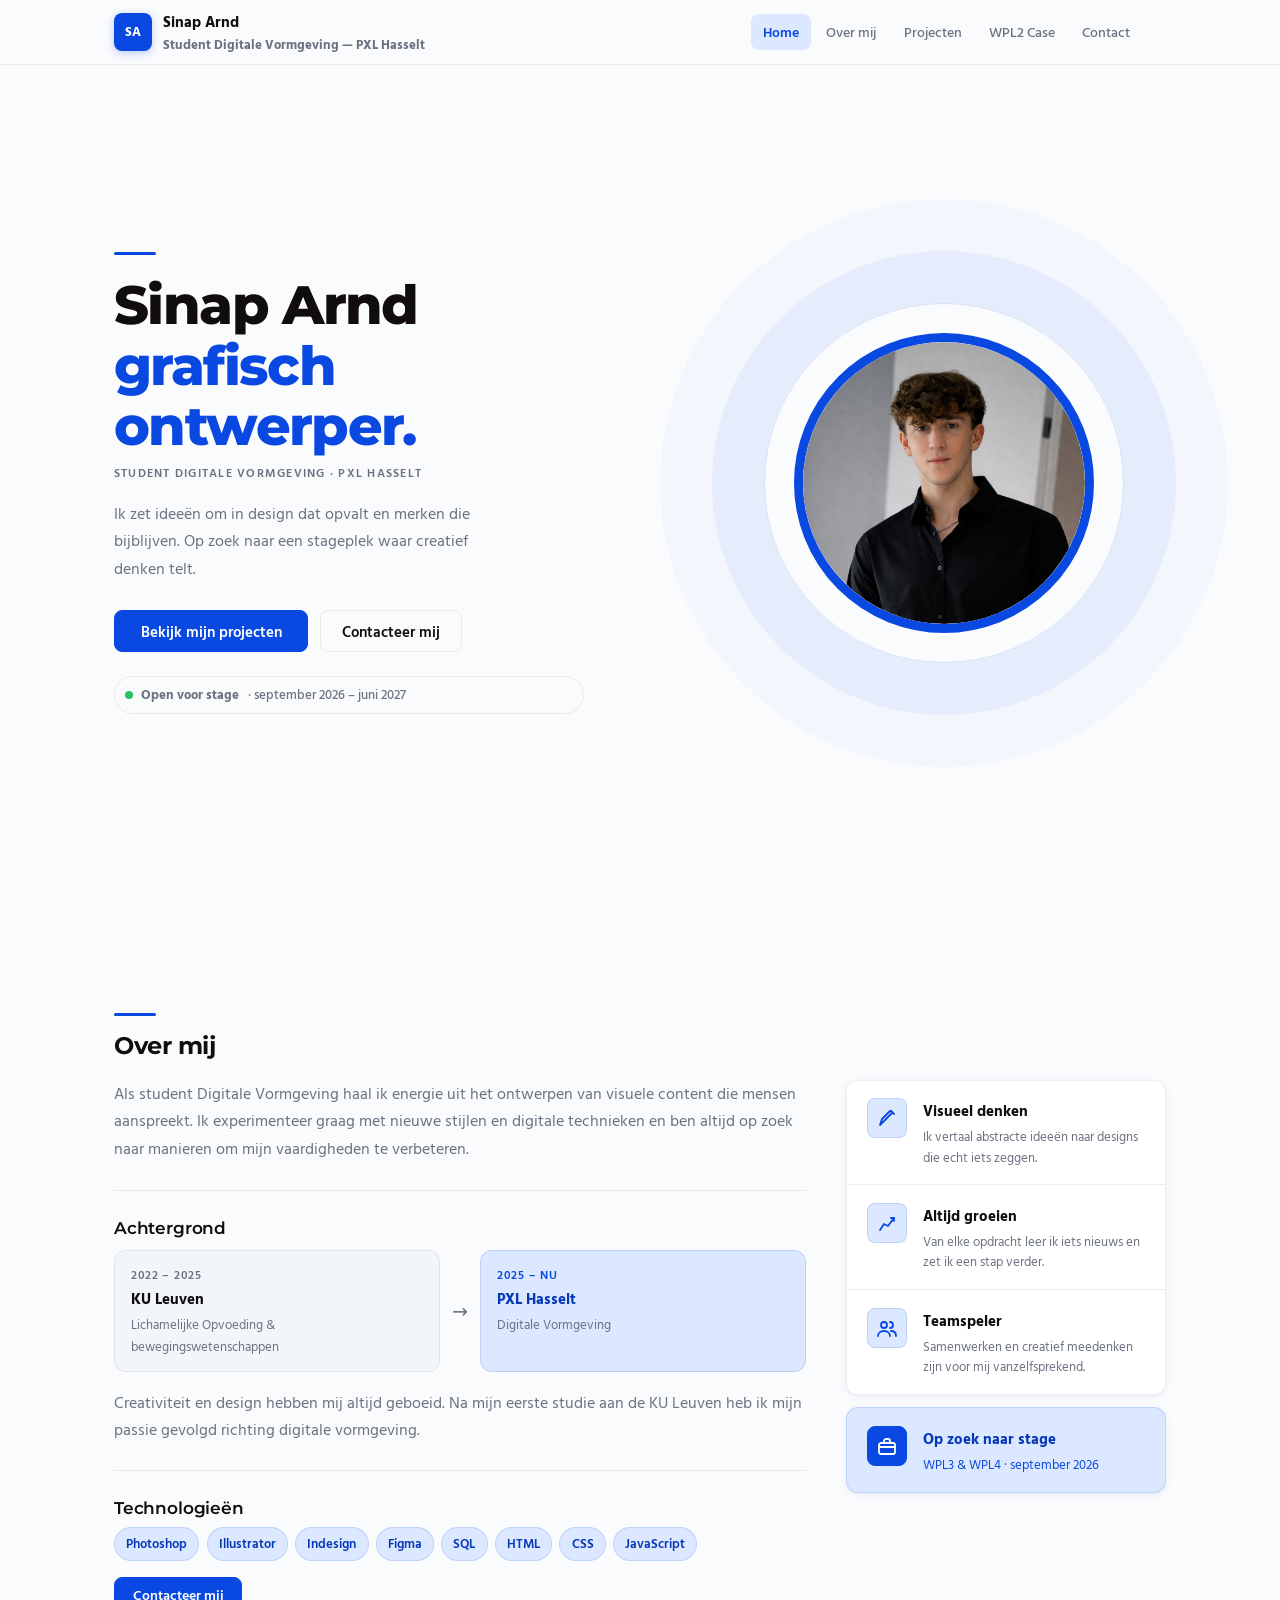
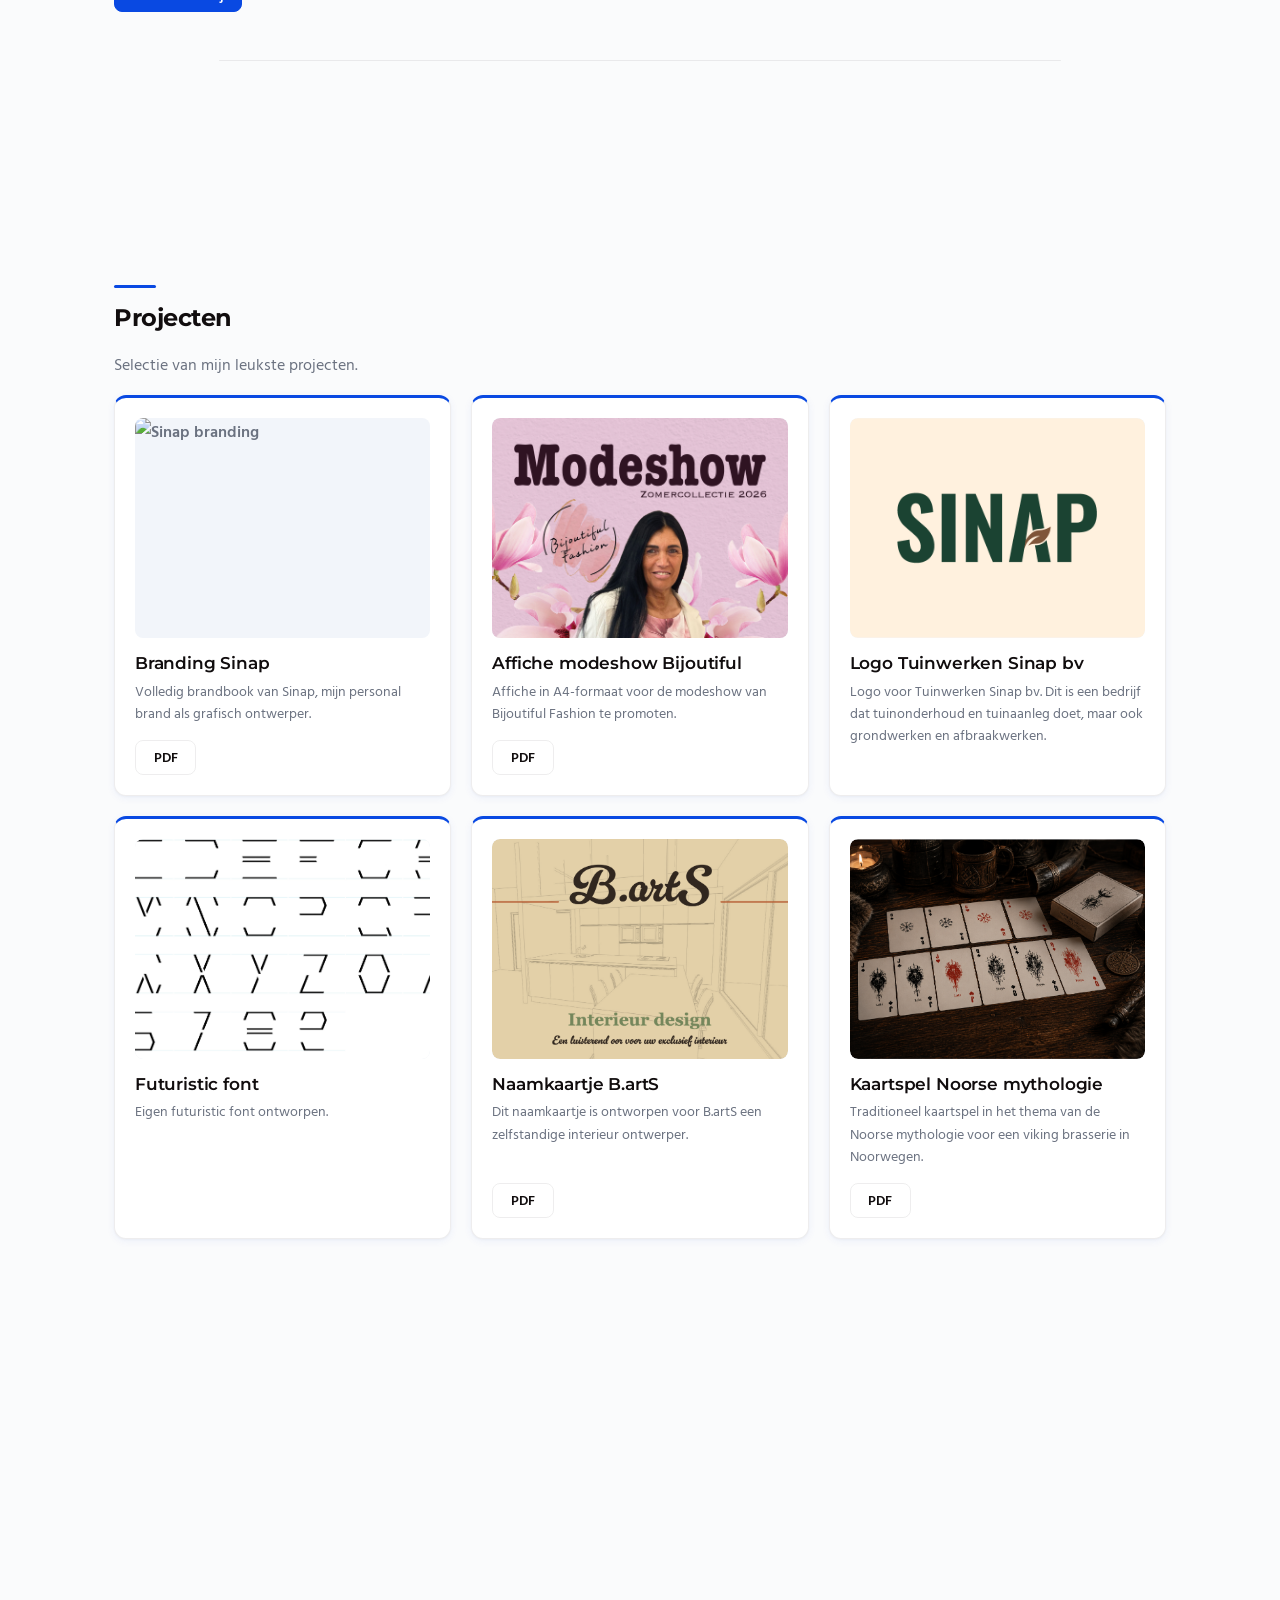
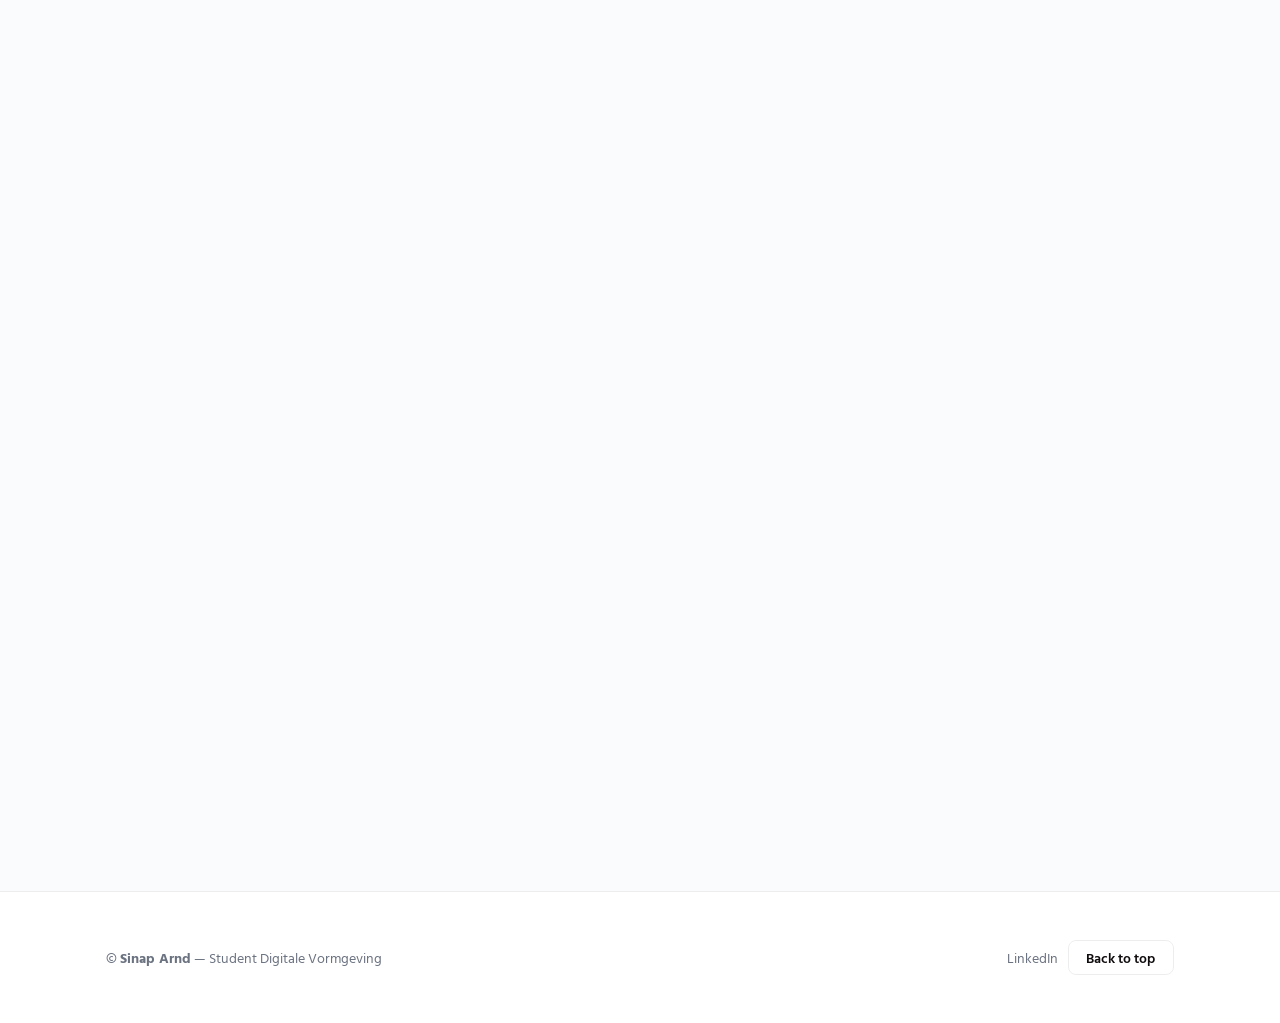
==== commit 6f6b575c: "30/06" ====
--- a/Index.html
+++ b/Index.html
@@ -83,84 +83,85 @@
     <section id="about" class="container" aria-labelledby="aboutTitle">
       <h2 id="aboutTitle" class="section-title">Over mij</h2>
 
-<p class="lead">Als student Digitale Vormgeving haal ik energie uit het ontwerpen van visuele content die mensen aanspreekt. Ik experimenteer graag met nieuwe stijlen en digitale technieken en ben altijd op zoek naar manieren om mijn vaardigheden te verbeteren. Samenwerken en creatief meedenken zijn voor mij vanzelfsprekend.</p>
-
       <div class="about-grid">
-        <div>
-          <h3 style="margin-top:0">Achtergrond</h3>
-
-          <div class="edu-path" aria-label="Studietraject">
-            <div class="edu-step">
-              <span class="edu-year">2022 &ndash; 2025</span>
-              <strong>KU Leuven</strong>
-              <span>Lichamelijke Opvoeding & bewegingswetenschappen</span>
-            </div>
-            <span class="edu-connector" aria-hidden="true">&#8594;</span>
-            <div class="edu-step edu-step--active">
-              <span class="edu-year">2025 &ndash; nu</span>
-              <strong>PXL Hasselt</strong>
-              <span>Digitale Vormgeving</span>
-            </div>
-          </div>
-
-          <p style="color:var(--muted)">Creativiteit en design hebben mij altijd geboeid. Na mijn eerste studie aan de KU Leuven heb ik mijn passie gevolgd richting digitale vormgeving.</p>
-
-          <h3 style="margin-top:1.5rem">Technologie&euml;n</h3>
-          <div class="skills" aria-hidden="false">
-            <span class="skill">Photoshop</span>
-            <span class="skill">Illustrator</span>
-            <span class="skill">Indesign</span>
-            <span class="skill">Figma</span>
-            <span class="skill">SQL</span>
-            <span class="skill">HTML</span>
-            <span class="skill">CSS</span>
-            <span class="skill">JavaScript</span>
-          </div>
-
-          <div style="margin-top:1.25rem;">
-            <a class="btn" href="#contact">Contacteer mij</a>
-          </div>
-        </div>
-
-        <aside class="trait-cards">
-          <div class="trait-card">
-            <div class="trait-icon">
-              <svg viewBox="0 0 20 20" fill="none" stroke="currentColor" stroke-width="1.8" stroke-linecap="round" stroke-linejoin="round" width="20" height="20" aria-hidden="true">
-                <path d="M3 17l4-4 8-8a1.5 1.5 0 0 0-2-2L5 11 3 17z"/>
-                <path d="M14 3l3 3"/>
-              </svg>
-            </div>
-            <div class="trait-card-body">
-              <strong>Visueel denken</strong>
-              <p>Ik vertaal abstracte idee&euml;n naar designs die echt iets zeggen.</p>
-            </div>
-          </div>
-
-          <div class="trait-card">
-            <div class="trait-icon">
-              <svg viewBox="0 0 20 20" fill="none" stroke="currentColor" stroke-width="1.8" stroke-linecap="round" stroke-linejoin="round" width="20" height="20" aria-hidden="true">
-                <polyline points="3 17 7 11 11 13 17 5"/>
-                <polyline points="14 5 17 5 17 8"/>
-              </svg>
-            </div>
-            <div class="trait-card-body">
-              <strong>Altijd groeien</strong>
-              <p>Van elke opdracht leer ik iets nieuws en zet ik een stap verder.</p>
-            </div>
-          </div>
-
-          <div class="trait-card">
-            <div class="trait-icon">
-              <svg viewBox="0 0 20 20" fill="none" stroke="currentColor" stroke-width="1.8" stroke-linecap="round" stroke-linejoin="round" width="20" height="20" aria-hidden="true">
-                <circle cx="7" cy="7" r="3"/>
-                <path d="M1 18c0-3 2.5-5 6-5s6 2 6 5"/>
-                <path d="M13 10a3 3 0 1 0 0-6"/>
-                <path d="M19 18c0-3-2-5-5-5"/>
-              </svg>
-            </div>
-            <div class="trait-card-body">
-              <strong>Teamspeler</strong>
-              <p>Samenwerken en creatief meedenken zijn voor mij vanzelfsprekend.</p>
+        <div class="about-main">
+          <p class="lead" style="margin-bottom:0">Als student Digitale Vormgeving haal ik energie uit het ontwerpen van visuele content die mensen aanspreekt. Ik experimenteer graag met nieuwe stijlen en digitale technieken en ben altijd op zoek naar manieren om mijn vaardigheden te verbeteren.</p>
+
+          <div class="about-section">
+            <h3>Achtergrond</h3>
+            <div class="edu-path" aria-label="Studietraject">
+              <div class="edu-step">
+                <span class="edu-year">2022 &ndash; 2025</span>
+                <strong>KU Leuven</strong>
+                <span>Lichamelijke Opvoeding &amp; bewegingswetenschappen</span>
+              </div>
+              <span class="edu-connector" aria-hidden="true">&#8594;</span>
+              <div class="edu-step edu-step--active">
+                <span class="edu-year">2025 &ndash; nu</span>
+                <strong>PXL Hasselt</strong>
+                <span>Digitale Vormgeving</span>
+              </div>
+            </div>
+            <p style="color:var(--muted); margin:0">Creativiteit en design hebben mij altijd geboeid. Na mijn eerste studie aan de KU Leuven heb ik mijn passie gevolgd richting digitale vormgeving.</p>
+          </div>
+
+          <div class="about-section">
+            <h3>Technologie&euml;n</h3>
+            <div class="skills" aria-hidden="false">
+              <span class="skill">Photoshop</span>
+              <span class="skill">Illustrator</span>
+              <span class="skill">Indesign</span>
+              <span class="skill">Figma</span>
+              <span class="skill">SQL</span>
+              <span class="skill">HTML</span>
+              <span class="skill">CSS</span>
+              <span class="skill">JavaScript</span>
+            </div>
+          </div>
+
+        </div>
+
+        <aside class="about-side">
+          <div class="trait-list">
+            <div class="trait-card">
+              <div class="trait-icon">
+                <svg viewBox="0 0 20 20" fill="none" stroke="currentColor" stroke-width="1.8" stroke-linecap="round" stroke-linejoin="round" width="20" height="20" aria-hidden="true">
+                  <path d="M3 17l4-4 8-8a1.5 1.5 0 0 0-2-2L5 11 3 17z"/>
+                  <path d="M14 3l3 3"/>
+                </svg>
+              </div>
+              <div class="trait-card-body">
+                <strong>Visueel denken</strong>
+                <p>Ik vertaal abstracte idee&euml;n naar designs die echt iets zeggen.</p>
+              </div>
+            </div>
+
+            <div class="trait-card">
+              <div class="trait-icon">
+                <svg viewBox="0 0 20 20" fill="none" stroke="currentColor" stroke-width="1.8" stroke-linecap="round" stroke-linejoin="round" width="20" height="20" aria-hidden="true">
+                  <polyline points="3 17 7 11 11 13 17 5"/>
+                  <polyline points="14 5 17 5 17 8"/>
+                </svg>
+              </div>
+              <div class="trait-card-body">
+                <strong>Altijd groeien</strong>
+                <p>Van elke opdracht leer ik iets nieuws en zet ik een stap verder.</p>
+              </div>
+            </div>
+
+            <div class="trait-card">
+              <div class="trait-icon">
+                <svg viewBox="0 0 20 20" fill="none" stroke="currentColor" stroke-width="1.8" stroke-linecap="round" stroke-linejoin="round" width="20" height="20" aria-hidden="true">
+                  <circle cx="7" cy="7" r="3"/>
+                  <path d="M1 18c0-3 2.5-5 6-5s6 2 6 5"/>
+                  <path d="M13 10a3 3 0 1 0 0-6"/>
+                  <path d="M19 18c0-3-2-5-5-5"/>
+                </svg>
+              </div>
+              <div class="trait-card-body">
+                <strong>Teamspeler</strong>
+                <p>Samenwerken en creatief meedenken zijn voor mij vanzelfsprekend.</p>
+              </div>
             </div>
           </div>
 
@@ -178,6 +179,7 @@
             </div>
           </div>
         </aside>
+        <a class="btn about-cta" href="#contact">Contacteer mij</a>
       </div>
     </section>
 
@@ -186,85 +188,74 @@
       <p class="lead">Selectie van mijn leukste projecten.</p>
 
       <div class="projects-grid" role="list">
+
         <!-- Project 1 -->
         <article class="project">
-          <div class="thumb" aria-hidden="false">
-              <img src="/assets/Sinap2.png" alt="Sinap branding">
-          </div>
-          <h3 id="p1" style="margin:0.6rem 0 0 0">Branding Sinap</h3>
-          <p style="color:var(--muted); margin:0.4rem 0 0 0">Volledig brandbook van Sinap, mijn personal brand als graphic designer.</p>
-          <div class="tags">
-            <span class="tag">Indesign</span><span class="tag">Illustrator</span><span class="tag">Photoshop</span>
-          </div>
-          <div style="margin-top:0.7rem; display:flex; gap:0.5rem;">
+          <div class="thumb">
+            <img src="/assets/Sinap2.png" alt="Sinap branding">
+          </div>
+          <h3 id="p1">Branding Sinap</h3>
+          <p class="project-desc">Volledig brandbook van Sinap, mijn personal brand als grafisch ontwerper.</p>
+          <div class="project-actions">
             <a class="btn secondary" href="downloads/Brandbook_Sinap.pdf" target="_blank" rel="noopener noreferrer" aria-label="Download Brandbook Sinap">PDF</a>
-
           </div>
         </article>
 
         <!-- Project 2 -->
         <article class="project">
           <div class="thumb"><img src="/assets/Modeshow.jpg" alt="Affiche modeshow"></div>
-          <h3 id="p2" style="margin:0.6rem 0 0 0">Affiche modeshow Bijoutiful</h3>
-          <p style="color:var(--muted); margin:0.4rem 0 0 0">Affiche in A4-formaat voor de modeshow van Bijoutiful te promoten.</p>
-          <div class="tags"><span class="tag">Photoshop</span><span class="tag">Illustrator</span></div>
-          <div style="margin-top:0.7rem; display:flex; gap:0.5rem;">
+          <h3 id="p2">Affiche modeshow Bijoutiful</h3>
+          <p class="project-desc">Affiche in A4-formaat voor de modeshow van Bijoutiful Fashion te promoten.</p>
+          <div class="project-actions">
             <a class="btn secondary" href="downloads/modeshow_bijoutiful.pdf" target="_blank" rel="noopener noreferrer" aria-label="Download affiche modeshow Bijoutiful">PDF</a>
           </div>
         </article>
 
         <!-- Project 3 -->
         <article class="project">
-          <div class="thumb"><img src="/assets/SinapBV.png" alt="Logo  Tuinwerken Sinap bv"></div>
-          <h3 id="p3" style="margin:0.6rem 0 0 0">Logo Tuinwerken Sinap bv</h3>
-          <p style="color:var(--muted); margin:0.4rem 0 0 0">Logo voor Tuinwerken Sinap bv. Dit is een bedrijf dat tuinonderhoud en tuinaanleg doet, maar ook grondwerken en afbraakwerken.</p>
-          <div class="tags"><span class="tag">Illustrator</span></div>
-          <div style="margin-top:0.7rem; display:flex; gap:0.5rem;">
-          </div>
-        </article>
-
-          <!-- Project 4 -->
-          <article class="project">
-              <div class="thumb"><img src="/assets/Font.jpg" alt=""></div>
-              <h3 id="p4" style="margin:0.6rem 0 0 0">Eigen futuristic font</h3>
-              <p style="color:var(--muted); margin:0.4rem 0 0 0">Eigen futuristic font ontworpen.</p>
-              <div class="tags"><span class="tag">Illustrator</span></div>
-              <div style="margin-top:0.7rem; display:flex; gap:0.5rem;">
-              </div>
-          </article>
-
-          <!-- Project 5 -->
-          <article class="project">
-              <div class="thumb"><img src="/assets/CVsinap.jpg" alt="CV"></div>
-              <h3 id="p5" style="margin:0.6rem 0 0 0">CV</h3>
-              <p style="color:var(--muted); margin:0.4rem 0 0 0">Mijn persoonlijk CV.</p>
-              <div class="tags"><span class="tag">Illustrator</span></div>
-              <div style="margin-top:0.7rem; display:flex; gap:0.5rem;">
-                  <a class="btn secondary" href="downloads/CV_Sinap_Arnd.pdf" target="_blank" rel="noopener noreferrer" aria-label="Download CV">PDF</a>
-              </div>
-          </article>
-
-          <!-- Project 6 -->
-          <article class="project">
-              <div class="thumb"><img src="/assets/Kaartspel.png" alt="Kaartspel"></div>
-              <h3 id="p6" style="margin:0.6rem 0 0 0">Kaartspel Noorse mythologie</h3>
-              <p style="color:var(--muted); margin:0.4rem 0 0 0">Traditioneel kaartspel in het thema van de Noorse mythologie voor een viking brasserie in Noorwegen. </p>
-              <div class="tags"><span class="tag">Photoshop</span><span class="tag">Illustrator</span></div>
-              <div style="margin-top:0.7rem; display:flex; gap:0.5rem;">
-                  <a class="btn secondary" href="download2/kaartspel_Noorse_mythologie.pdf" target="_blank" rel="noopener noreferrer" aria-label="Download kaartspel Noorse mythologie">PDF</a>
-              </div>
-          </article>
-
-          <!-- Project 7 -->
-          <article class="project">
-              <div class="thumb"><img src="/assets/Pommelien2.png" alt="Pommelien"></div>
-              <h3 id="p7" style="margin:0.6rem 0 0 0">Branding Pommelien Thijs</h3>
-              <p style="color:var(--muted); margin:0.4rem 0 0 0">Volledig brandbook voor pommelien Thijs.</p>
-              <div class="tags"><span class="tag">Photoshop</span><span class="tag">Illustrator</span><span class="tag">Indesign</span></div>
-              <div style="margin-top:0.7rem; display:flex; gap:0.5rem;">
-                  <a class="btn secondary" href="downloads/brandbook_Pommelien.pdf" target="_blank" rel="noopener noreferrer" aria-label="Download brandbook Pommelien Thijs">PDF</a>
-              </div>
-          </article>
+          <div class="thumb"><img src="/assets/SinapBV.png" alt="Logo Tuinwerken Sinap bv"></div>
+          <h3 id="p3">Logo Tuinwerken Sinap bv</h3>
+          <p class="project-desc">Logo voor Tuinwerken Sinap bv. Dit is een bedrijf dat tuinonderhoud en tuinaanleg doet, maar ook grondwerken en afbraakwerken.</p>
+          <div class="project-actions"></div>
+        </article>
+
+        <!-- Project 4 -->
+        <article class="project">
+          <div class="thumb"><img src="/assets/Font.jpg" alt="Eigen futuristic font"></div>
+          <h3 id="p4">Futuristic font</h3>
+          <p class="project-desc">Eigen futuristic font ontworpen.</p>
+          <div class="project-actions"></div>
+        </article>
+
+        <!-- Project 5 -->
+        <article class="project">
+          <div class="thumb"><img src="/assets/B.artS.png" alt="Naamkaartje B.artS"></div>
+          <h3 id="p5">Naamkaartje B.artS</h3>
+          <p class="project-desc">Dit naamkaartje is ontworpen voor B.artS een zelfstandige interieur ontwerper.</p>
+          <div class="project-actions">
+            <a class="btn secondary" href="downloads/B.artS.pdf" target="_blank" rel="noopener noreferrer" aria-label="Download naamkaartje B.artS">PDF</a>
+          </div>
+        </article>
+
+        <!-- Project 6 -->
+        <article class="project">
+          <div class="thumb"><img src="/assets/Kaartspel.png" alt="Kaartspel"></div>
+          <h3 id="p6">Kaartspel Noorse mythologie</h3>
+          <p class="project-desc">Traditioneel kaartspel in het thema van de Noorse mythologie voor een viking brasserie in Noorwegen.</p>
+          <div class="project-actions">
+            <a class="btn secondary" href="download2/kaartspel_Noorse_mythologie.pdf" target="_blank" rel="noopener noreferrer" aria-label="Download kaartspel Noorse mythologie">PDF</a>
+          </div>
+        </article>
+
+        <!-- Project 7 -->
+        <article class="project">
+          <div class="thumb"><img src="/assets/Pommelien2.png" alt="Pommelien"></div>
+          <h3 id="p7">Branding Pommelien Thijs</h3>
+          <p class="project-desc">Volledig brandbook voor Pommelien Thijs.</p>
+          <div class="project-actions">
+            <a class="btn secondary" href="downloads/brandbook_Pommelien.pdf" target="_blank" rel="noopener noreferrer" aria-label="Download brandbook Pommelien Thijs">PDF</a>
+          </div>
+        </article>
 
       </div>
     </section>
@@ -272,55 +263,55 @@
     <section id="wpl2" class="container" aria-labelledby="wpl2Title">
       <h2 id="wpl2Title" class="section-title">WPL2 Case</h2>
       <div class="case-grid">
-        <div>
-          <h3>Beschrijving van de case</h3>
-          <p class="lead" style="margin-bottom:0.6rem; color:var(--muted)">Pokr is een mobile-first app-concept gericht op kleine teams binnen KMO's. Het probleem dat Pokr oplost is herkenbaar: bedrijfsdoelen belanden te vaak in een Excel of PowerPoint, waarna er weinig meer mee gebeurt. Teams missen overzicht, eigenaarschap en een vast ritme om samen in te checken.
-              <br> <br>
-              De opdracht voor ons team was volledig gefocust op UX/UI research en ontwerp — geen ontwikkeling van de app zelf. We werkten aan twee parallelle trajecten: de app én een commerciële marketingwebsite om het concept in de markt te zetten.
-              <br> <br>
-              Concreet leverden we gebruikersonderzoek, een uitgewerkte informatie-architectuur, key screens en een klikbaar prototype op voor de kernflows van de app: een doel aanmaken, een wekelijkse check-in doen en een overzicht raadplegen van wat loopt en wat vastzit. Daarnaast ontwierpen we een volledige commerciële website die de waarde van Pokr helder en overtuigend communiceert naar de doelgroep: teamleads en medewerkers binnen kleine organisaties.
-              <br> <br>
-              De uitdaging lag niet alleen in het design zelf, maar ook in de toon en de aanpak. Pokr wil bewust eenvoudig blijven — geen zwaar KPI-jargon, maar mensentaal. Dat vereiste een scherp begrip van de doelgroep en hoe zij communiceren over doelen en opvolging.</p>
-
-          <h3 style="margin-top:1rem">Mijn aandeel</h3>
-          <p style="color:var(--muted)">Binnen dit project lag mijn focus op drie gebieden: onderzoek, branding en het visuele design van de commerciële website.
-              <br> <br>
-              Ik stuurde surveys uit naar de doelgroep — mensen die werken in kleine teams binnen KMO's — om inzicht te krijgen in hoe zij vandaag omgaan met doelen en opvolging. Die bevindingen vormden de basis voor onze designkeuzes en hielpen ons de juiste toon en structuur te bepalen.
-              <br> <br>
-              Vanuit dat onderzoek werkte ik het campagneplan en de branding van Pokr uit. Dat betekende nadenken over de visuele identiteit: welk gevoel moet de app uitstralen, hoe spreken we de doelgroep aan en hoe onderscheiden we ons van generieke projectmanagementtools?
-              <br> <br>
-              Het grootste deel van mijn tijd ging naar het volledig uitwerken van de commerciële website in Figma. Ik ontwierp alle pagina's van begin tot eind, met aandacht voor hoe je bezoekers stapsgewijs meeneemt van interesse naar overtuiging. Elk onderdeel van de pagina had een doel: mensen funnelen richting de kern van het verhaal en hen aanzetten tot actie.</p>
-          <h3 style="margin-top:1rem">Wat ik geleerd heb</h3>
-          <ul style="color:var(--muted); margin-top:0.5rem;">
-
-            <li>Figma veel grondiger leren gebruiken, van componenten en auto-layout tot het gestructureerd opbouwen van een volledig design systeem.</li>
-            <li>Doordachter designen: niet zomaar iets mooi maken, maar nadenken over hoe een gebruiker beweegt doorheen een pagina en wat hen aanzet tot actie.</li>
-            <li>Teamwerk: voordien werkte ik vooral solo. Dit project leerde me afstemmen, feedback geven én ontvangen, en voortbouwen op elkaars werk.</li>
-            <li>Design inzicht verder ontwikkeld dankzij gerichte feedback van coaches, waardoor ik mijn keuzes beter kan onderbouwen en verantwoorden.</li>
-          </ul>
-        </div>
-
-        <aside>
+        <div class="case-main">
+
+          <div class="case-section">
+            <h3>Beschrijving van de case</h3>
+            <p class="lead case-text">Pokr is een mobile-first app-concept gericht op kleine teams binnen KMO's. Het probleem dat Pokr oplost is herkenbaar: bedrijfsdoelen belanden te vaak in een Excel of PowerPoint, waarna er weinig meer mee gebeurt. Teams missen overzicht, eigenaarschap en een vast ritme om samen in te checken.
+                <br> <br>
+                De opdracht voor ons team was volledig gefocust op UX/UI research en ontwerp — geen ontwikkeling van de app zelf. We werkten aan twee parallelle trajecten: de app én een commerciële marketingwebsite om het concept in de markt te zetten.
+                <br> <br>
+                Concreet leverden we gebruikersonderzoek, een uitgewerkte informatie-architectuur, key screens en een klikbaar prototype op voor de kernflows van de app: een doel aanmaken, een wekelijkse check-in doen en een overzicht raadplegen van wat loopt en wat vastzit. Daarnaast ontwierpen we een volledige commerciële website die de waarde van Pokr helder en overtuigend communiceert naar de doelgroep: teamleads en medewerkers binnen kleine organisaties.
+                <br> <br>
+                De uitdaging lag niet alleen in het design zelf, maar ook in de toon en de aanpak. Pokr wil bewust eenvoudig blijven — geen zwaar KPI-jargon, maar mensentaal. Dat vereiste een scherp begrip van de doelgroep en hoe zij communiceren over doelen en opvolging.</p>
+          </div>
+
+          <div class="case-section">
+            <h3>Mijn aandeel</h3>
+            <p class="case-text">Binnen dit project lag mijn focus op drie gebieden: onderzoek, branding en het visuele design van de commerciële website.
+                <br> <br>
+                Ik stuurde surveys uit naar de doelgroep — mensen die werken in kleine teams binnen KMO's — om inzicht te krijgen in hoe zij vandaag omgaan met doelen en opvolging. Die bevindingen vormden de basis voor onze designkeuzes en hielpen ons de juiste toon en structuur te bepalen.
+                <br> <br>
+                Vanuit dat onderzoek werkte ik het campagneplan en de branding van Pokr uit. Dat betekende nadenken over de visuele identiteit: welk gevoel moet de app uitstralen, hoe spreken we de doelgroep aan en hoe onderscheiden we ons van generieke projectmanagementtools?
+                <br> <br>
+                Het grootste deel van mijn tijd ging naar het volledig uitwerken van de commerciële website in Figma. Ik ontwierp alle pagina's van begin tot eind, met aandacht voor hoe je bezoekers stapsgewijs meeneemt van interesse naar overtuiging. Elk onderdeel van de pagina had een doel: mensen funnelen richting de kern van het verhaal en hen aanzetten tot actie.</p>
+          </div>
+
+          <div class="case-section">
+            <h3>Wat ik geleerd heb</h3>
+            <ul class="case-learnings">
+              <li>Figma veel grondiger leren gebruiken, van componenten en auto-layout tot het gestructureerd opbouwen van een volledig design systeem.</li>
+              <li>Doordachter designen: niet zomaar iets mooi maken, maar nadenken over hoe een gebruiker beweegt doorheen een pagina en wat hen aanzet tot actie.</li>
+              <li>Teamwerk: voordien werkte ik vooral solo. Dit project leerde me afstemmen, feedback geven én ontvangen, en voortbouwen op elkaars werk.</li>
+              <li>Design inzicht verder ontwikkeld dankzij gerichte feedback van coaches, waardoor ik mijn keuzes beter kan onderbouwen en verantwoorden.</li>
+            </ul>
+          </div>
+
+        </div>
+
+        <aside class="case-aside">
           <h3>Case media &amp; links</h3>
-
-          <!-- Case photo: replace the `src` with your WPL2 image inside `assets/` -->
-          <figure class="case-photo" style="margin:0 0 1rem 0;">
-            <img src="assets/POKR3.jpg" alt="WPL2 case beeld" style="width:100%; border-radius:8px; box-shadow:var(--shadow);">
+          <figure class="case-photo">
+            <img src="assets/POKR3.jpg" alt="WPL2 case beeld">
           </figure>
-
-            <figure class="case-photo" style="margin:0 0 1rem 0;">
-            <img src="assets/POKR2.jpg" alt="WPL2 case beeld" style="width:100%; border-radius:8px; box-shadow:var(--shadow);">
+          <figure class="case-photo">
+            <img src="assets/POKR2.jpg" alt="WPL2 case beeld">
           </figure>
-
-            <figure class="case-photo" style="margin:0 0 1rem 0;">
-            <img src="assets/POKR4.jpg" alt="WPL2 case beeld" style="width:100%; border-radius:8px; box-shadow:var(--shadow);">
+          <figure class="case-photo">
+            <img src="assets/POKR4.jpg" alt="WPL2 case beeld">
           </figure>
-
-          <div style="display:flex; flex-direction:column; gap:0.6rem;">
-            <!-- Visual design Figma -->
+          <div class="case-links">
             <a class="btn" href="https://www.figma.com/design/r89VdJLnKsn6oNMBHhCTRI/Pokr?node-id=1104-4111&t=zCTfnrEPbS6AyiNB-1" target="_blank" rel="noopener noreferrer" aria-label="Open Figma visual design">Visual design in Figma</a>
-
-            <!-- Eindpresentatie (Figma deck) -->
             <a class="btn secondary" href="https://www.figma.com/deck/RO5c1Kqaucs8JlU7NDIeO6" target="_blank" rel="noopener noreferrer" aria-label="Open Figma eindpresentatie">Eindpresentatie</a>
           </div>
         </aside>
@@ -329,16 +320,13 @@
 
     <section id="contact" class="container" aria-labelledby="contactTitle">
       <h2 id="contactTitle" class="section-title">Contact</h2>
-
 
       <div class="contact-grid">
         <div class="contact-left">
           <div class="contact-card">
             <div>
-
               <div style="color:var(--muted); margin-top:0.4rem">Mail: <a href="mailto:arnd.sinap@student.pxl.be">arnd.sinap@student.pxl.be</a></div>
               <div style="color:var(--muted); margin-top:0.35rem">Telefoon: <a href="tel:+32472339602">0472 33 96 02</a></div>
-
               <div class="contact-actions" style="margin-top:0.8rem; display:flex; gap:0.5rem; flex-wrap:wrap;">
                 <a class="btn" href="https://www.linkedin.com/in/arnd-sinap-761924314/?skipRedirect=true" target="_blank" rel="noopener noreferrer" aria-label="LinkedIn">LinkedIn</a>
                 <a class="btn" href="downloads/CV_Sinap_Arnd.pdf" target="_blank" rel="noopener noreferrer" aria-label="Download CV">CV (PDF)</a>
@@ -357,7 +345,6 @@
             </div>
           </div>
         </div>
-
       </div>
     </section>
   </main>
--- a/Index.css
+++ b/Index.css
@@ -1,7 +1,7 @@
 /* ============================
    Google Font
    ============================ */
-@import url('https://fonts.googleapis.com/css2?family=Inter:wght@400;500;600;700;800;900&display=swap');
+@import url('https://fonts.googleapis.com/css2?family=Montserrat:wght@400;500;600;700;800;900&family=Hind+Vadodara:wght@400;500;600;700&display=swap');
 
 /* ============================
    Design Tokens
@@ -35,10 +35,10 @@
   /* Layout */
   --max-width: 1100px;           /* referenced in HTML inline styles */
 
-  /* Font — single stack */
-  --font:       'Inter', ui-sans-serif, system-ui, -apple-system, 'Segoe UI', Roboto, sans-serif;
-  --font-title: var(--font);
-  --font-body:  var(--font);
+  /* Font */
+  --font-title: 'Montserrat', ui-sans-serif, system-ui, sans-serif;
+  --font-body:  'Hind Vadodara', ui-sans-serif, system-ui, sans-serif;
+  --font:       var(--font-body);
 
   /* Motion */
   --ease: cubic-bezier(0.4, 0, 0.2, 1);
@@ -51,7 +51,7 @@
 *, *::before, *::after { box-sizing: border-box; margin: 0; padding: 0; }
 
 html {
-  font-family: var(--font);
+  font-family: var(--font-body);
   font-size: 16px;
   scroll-behavior: smooth;
   -webkit-text-size-adjust: 100%;
@@ -131,13 +131,14 @@
 .nav-inner {
   display: flex;
   align-items: center;
-  justify-content: space-between;
   gap: 1.5rem;
   max-width: var(--max-width);
   margin: 0 auto;
   padding: 0 1.5rem;
   height: 64px;
 }
+
+.nav-inner nav { margin-left: auto; }
 
 /* Brand */
 .brand {
@@ -483,7 +484,7 @@
 
 .hero-card:hover { transform: none; box-shadow: none; }
 
-/* Decoratieve concentrische ringen — zelfde effect als in de referentie */
+/* Decoratieve concentrische ringen */
 .hero-card::before {
   content: '';
   position: absolute;
@@ -526,6 +527,7 @@
 /* Strip onder foto verborgen */
 .hero-card > div[style*="display:flex"] { display: none !important; }
 
+
 /* ============================
    Sections
    ============================ */
@@ -554,6 +556,12 @@
   margin-top: 1.25rem;
 }
 
+.about-cta {
+  grid-column: 1;
+  width: fit-content;
+  margin-top: -1.5rem;
+}
+
 /* Skill mini-cards (Design / Development) — override inline styles */
 .about-grid > div > div[style*="gap:1rem"] > div {
   background: var(--card) !important;
@@ -674,11 +682,46 @@
   align-items: center;
 }
 
-/* About — trait cards (right column) */
-.trait-cards {
+/* About — sub-section dividers */
+.about-section {
+  margin-top: 1.75rem;
+  padding-top: 1.75rem;
+  border-top: 1px solid var(--border);
+}
+
+/* About — grouped trait list */
+.trait-list {
+  background: var(--card);
+  border: 1px solid var(--border);
+  border-radius: var(--radius);
+  box-shadow: var(--shadow);
+  overflow: hidden;
+  margin-bottom: 0.75rem;
+}
+
+.trait-list .trait-card {
+  border-radius: 0;
+  border: none;
+  border-bottom: 1px solid var(--border);
+  box-shadow: none;
+}
+
+.trait-list .trait-card:last-child {
+  border-bottom: none;
+}
+
+.trait-list .trait-card:hover {
+  background: var(--surface-2);
+  transform: none;
+  box-shadow: none;
+  border-color: transparent;
+}
+
+/* About — right sidebar */
+.about-side {
   display: flex;
   flex-direction: column;
-  gap: 0.75rem;
+  gap: 0;
   position: sticky;
   top: 88px;
 }
@@ -692,13 +735,6 @@
   gap: 1rem;
   align-items: flex-start;
   box-shadow: var(--shadow);
-  transition: transform var(--t) var(--ease), box-shadow var(--t) var(--ease), border-color var(--t) var(--ease);
-}
-
-.trait-card:hover {
-  transform: translateX(5px);
-  box-shadow: var(--shadow-md);
-  border-color: var(--border-accent);
 }
 
 .trait-card--highlight {
@@ -781,15 +817,12 @@
 .project {
   background: var(--card);
   border-radius: var(--radius);
-  padding: 1rem;
+  padding: 1.25rem;
   border: 1px solid var(--border);
+  border-top: 3px solid var(--accent);
   box-shadow: var(--shadow);
-  transition: transform 0.24s var(--ease), box-shadow 0.24s var(--ease);
-}
-
-.project:hover {
-  transform: translateY(-6px);
-  box-shadow: var(--shadow-lg);
+  display: flex;
+  flex-direction: column;
 }
 
 .project .thumb {
@@ -801,6 +834,23 @@
   place-items: center;
   color: var(--muted);
   font-weight: 600;
+  margin-bottom: 1rem;
+}
+
+.project h3 { margin: 0; }
+
+.project-desc {
+  color: var(--muted);
+  font-size: 0.88rem;
+  line-height: 1.58;
+  margin: 0.4rem 0 0;
+}
+
+.project-actions {
+  margin-top: auto;
+  padding-top: 1rem;
+  display: flex;
+  gap: 0.5rem;
 }
 
 .project .thumb img,
@@ -835,7 +885,7 @@
   transition: transform 0.15s var(--ease);
 }
 
-.tag:hover { transform: translateY(-2px); }
+.tag:hover { transform: none; }
 
 .project .tags { display: flex; gap: 0.4rem; margin-top: 0.6rem; flex-wrap: wrap; align-items: center; }
 
@@ -845,15 +895,79 @@
 .case-grid {
   display: grid;
   grid-template-columns: 1fr 300px;
-  gap: 2rem;
+  gap: 2.5rem;
   align-items: start;
   margin-top: 0.5rem;
 }
 
+/* Hoofdinhoud */
+.case-main { display: flex; flex-direction: column; }
+
+.case-section {
+  margin-top: 1.75rem;
+  padding-top: 1.75rem;
+  border-top: 1px solid var(--border);
+}
+
+.case-section:first-child {
+  margin-top: 0;
+  padding-top: 0;
+  border-top: none;
+}
+
+.case-section h3 { margin: 0 0 0.75rem; }
+
+.case-text {
+  color: var(--muted);
+  line-height: 1.75;
+  margin: 0;
+}
+
+.case-learnings {
+  list-style: none;
+  padding: 0;
+  margin: 0;
+  display: flex;
+  flex-direction: column;
+  gap: 0.5rem;
+}
+
+.case-learnings li {
+  padding: 0.75rem 1rem;
+  background: var(--surface-2);
+  border-radius: var(--radius-sm);
+  border-left: 3px solid var(--accent);
+  color: var(--muted);
+  font-size: 0.9rem;
+  line-height: 1.55;
+}
+
+/* Sidebar */
+.case-aside {
+  background: var(--card);
+  border: 1px solid var(--border);
+  border-radius: var(--radius);
+  box-shadow: var(--shadow);
+  padding: 1.25rem;
+  position: sticky;
+  top: 5rem;
+  display: flex;
+  flex-direction: column;
+  gap: 0.85rem;
+}
+
+.case-aside h3 { margin: 0; }
+
+.case-photo { margin: 0; }
+
 .case-photo img {
-  border-radius: var(--radius) !important;
-  box-shadow: var(--shadow-md) !important;
-}
+  width: 100%;
+  border-radius: var(--radius-sm);
+  box-shadow: var(--shadow);
+  display: block;
+}
+
+.case-links { display: flex; flex-direction: column; gap: 0.6rem; }
 
 .deliverables { display: flex; flex-direction: column; gap: 0.6rem; }
 
@@ -1181,7 +1295,9 @@
 
   .about-grid    { grid-template-columns: 1fr; }
   .about-stats   { grid-template-columns: repeat(2, 1fr); }
-  .trait-cards   { position: static; }
+  .about-side    { position: static; }
+  .edu-path      { flex-direction: column; }
+  .edu-connector { transform: rotate(90deg); align-self: center; }
   .case-grid     { grid-template-columns: 1fr; }
   .contact-grid  { grid-template-columns: 1fr; }
   .contact-visual { display: none; }
